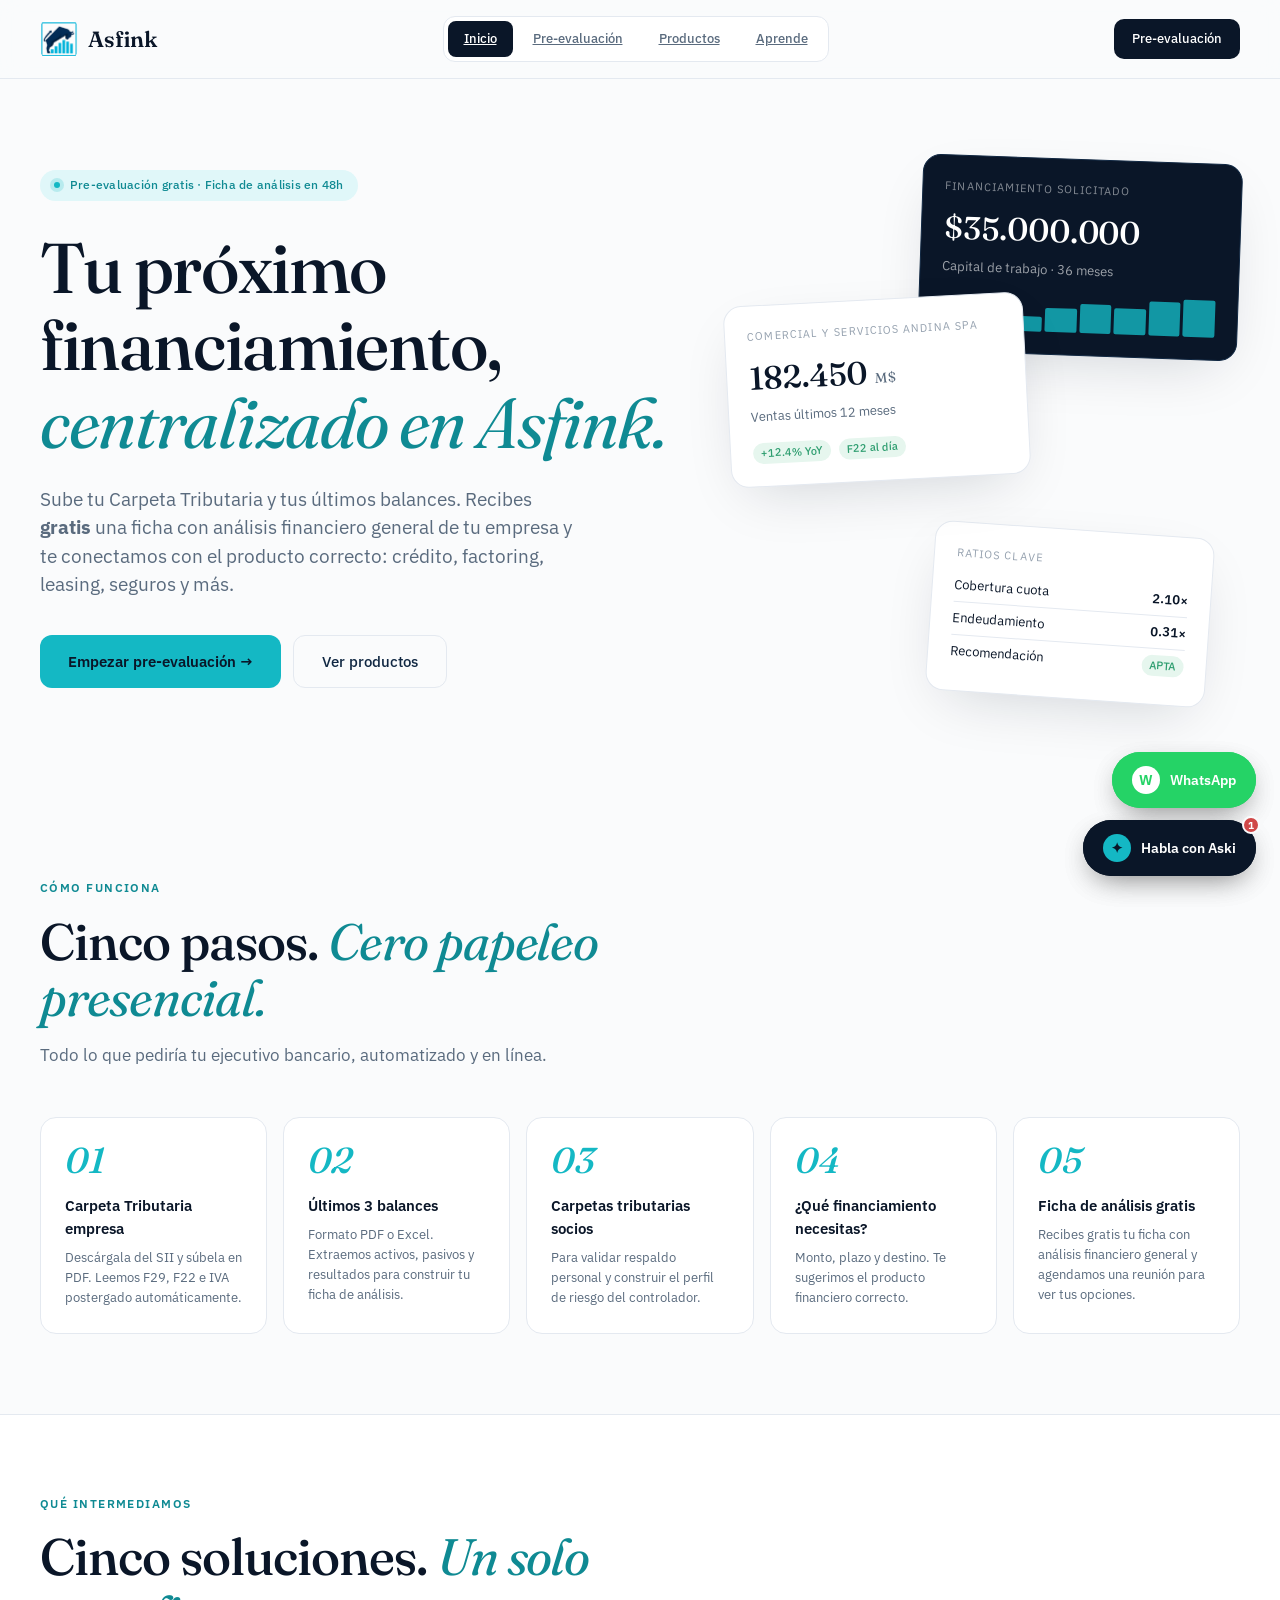
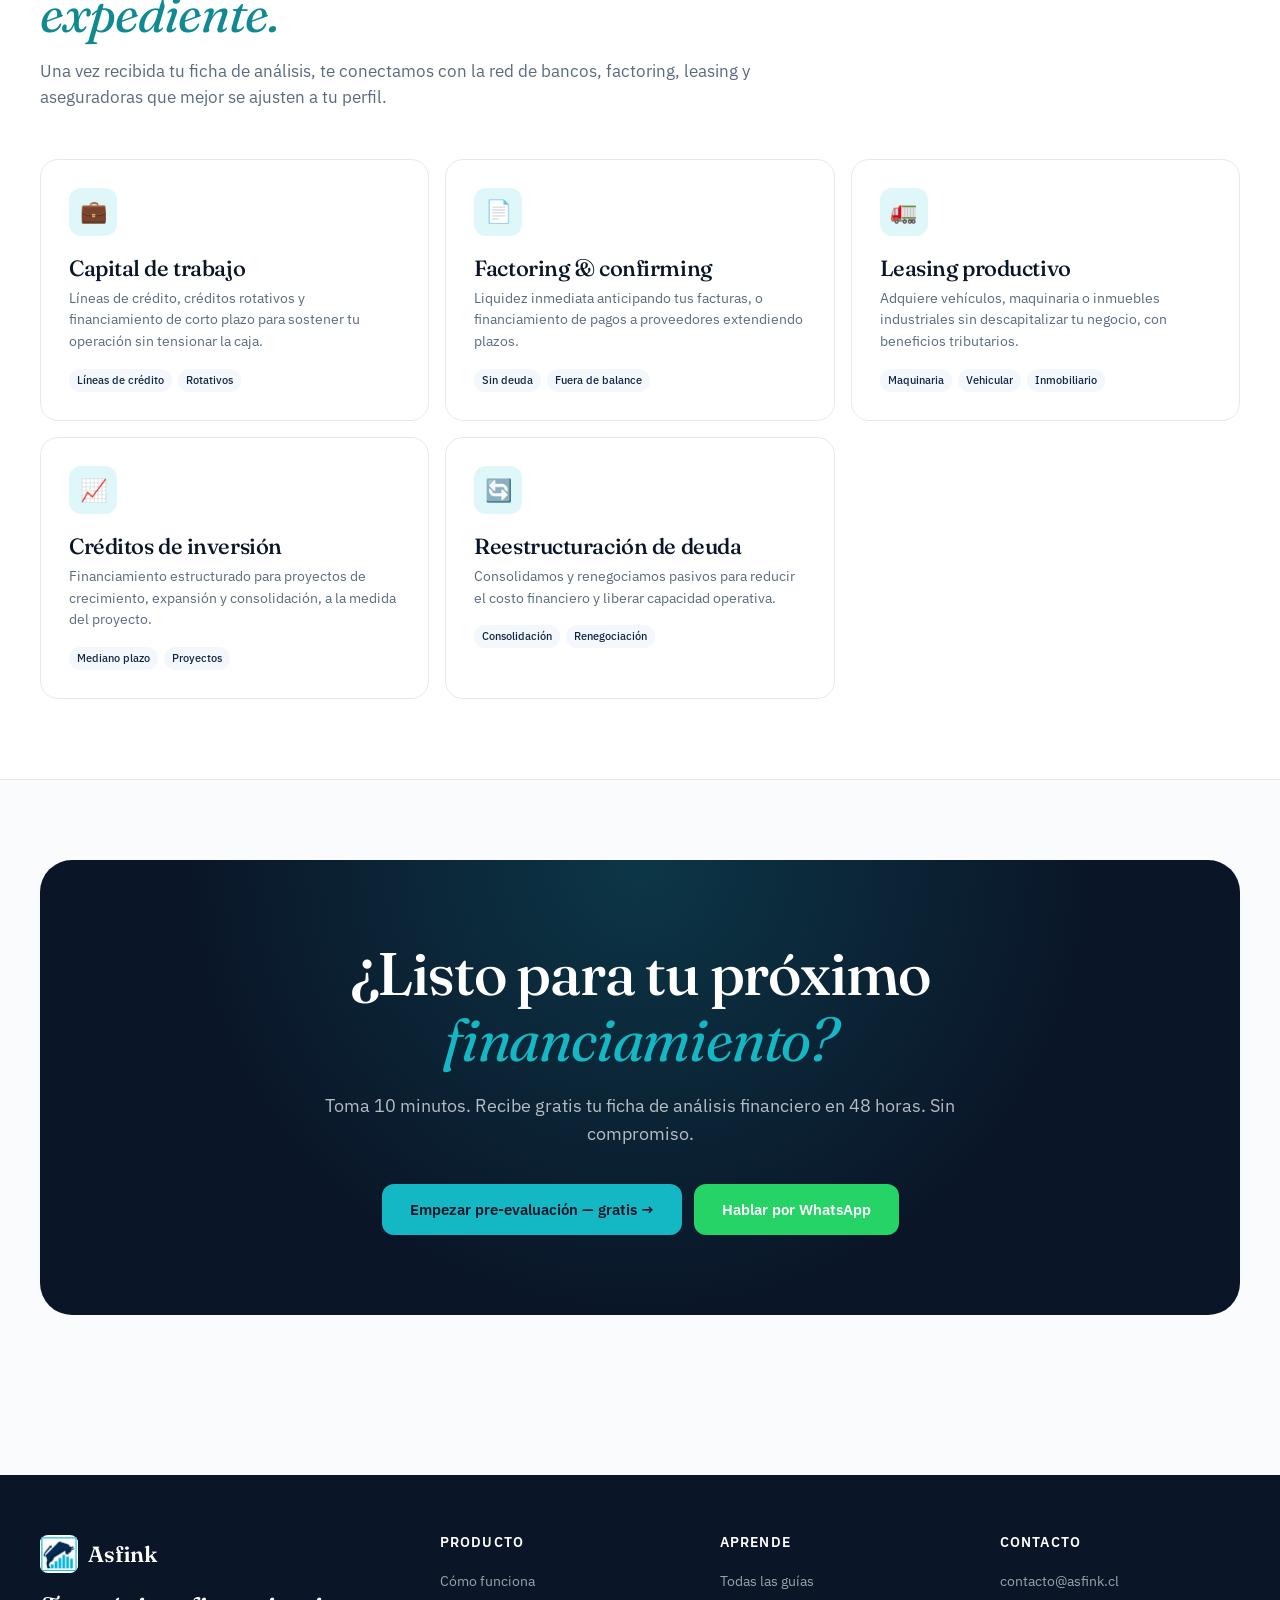
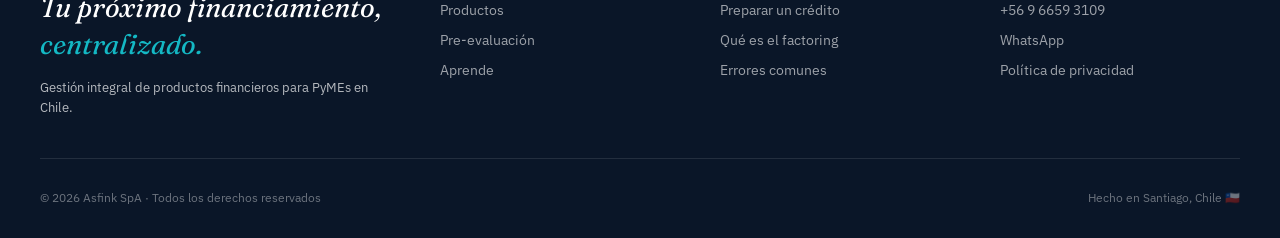
==== index.html @ 0e575add "Add files via upload" ====
<!DOCTYPE html>
<html lang="es">
<head>
<meta charset="UTF-8">
<meta name="viewport" content="width=device-width, initial-scale=1.0">
<title>Asfink &mdash; Financiamiento centralizado para PyMEs</title>
<meta name="description" content="Asfink - Gestion integral de productos financieros para PyMEs en Chile.">
<link rel="preconnect" href="https://fonts.googleapis.com">
<link rel="preconnect" href="https://fonts.gstatic.com" crossorigin>
<link href="https://fonts.googleapis.com/css2?family=Fraunces:opsz,wght@9..144,400;9..144,500;9..144,600;9..144,700&family=IBM+Plex+Sans:wght@300;400;500;600;700&family=JetBrains+Mono:wght@400;500&display=swap" rel="stylesheet">
<link rel="icon" type="image/png" href="favicon.png">
<link rel="stylesheet" href="styles.css">
</head>
<body>

<nav class="topnav">
  <div class="topnav-inner">
    <a class="logo" href="index.html">
      <img class="logo-mark" src="logo-asfink.jpg" alt="Asfink">
      Asfink
    </a>
    <div class="nav-tabs">
      <a class="nav-tab active" href="index.html">Inicio</a>
      <a class="nav-tab" href="preevaluacion.html">Pre-evaluación</a>
      <a class="nav-tab" href="productos.html">Productos</a>
      <a class="nav-tab" href="aprende.html">Aprende</a>
    </div>
    <div class="nav-cta">
      <a class="btn btn-primary" href="preevaluacion.html">Pre-evaluación</a>
    </div>
  </div>
</nav>

<section class="hero">
    <div class="hero-grid">
      <div>
        <div class="hero-eyebrow">Pre-evaluación gratis · Ficha de análisis en 48h</div>
        <h1>Tu próximo financiamiento, <em>centralizado en Asfink.</em></h1>
        <p class="hero-sub">Sube tu Carpeta Tributaria y tus últimos balances. Recibes <strong>gratis</strong> una ficha con análisis financiero general de tu empresa y te conectamos con el producto correcto: crédito, factoring, leasing, seguros y más.</p>
        <div class="hero-actions">
          <a class="btn btn-cyan btn-lg" href="preevaluacion.html">Empezar pre-evaluación →</a>
          <a class="btn btn-ghost btn-lg" href="productos.html">Ver productos</a>
        </div>
      </div>

      <div class="hero-visual">
        <div class="stack-card stack-card-1">
          <div class="sc-label">FINANCIAMIENTO SOLICITADO</div>
          <div class="sc-big">$35.000.000</div>
          <div class="sc-mini">Capital de trabajo · 36 meses</div>
          <div class="sparkline">
            <div style="height: 30%"></div><div style="height: 45%"></div><div style="height: 38%"></div>
            <div style="height: 60%"></div><div style="height: 72%"></div><div style="height: 65%"></div>
            <div style="height: 85%"></div><div style="height: 92%"></div>
          </div>
        </div>
        <div class="stack-card stack-card-2">
          <div class="sc-label">COMERCIAL Y SERVICIOS ANDINA SpA</div>
          <div class="sc-big">182.450 <span style="font-size: 14px; color: var(--ink-60); font-weight: 400;">M$</span></div>
          <div class="sc-mini">Ventas últimos 12 meses</div>
          <div style="margin-top: 16px; display: flex; gap: 8px;">
            <span class="badge-ok">+12.4% YoY</span>
            <span class="badge-ok">F22 al día</span>
          </div>
        </div>
        <div class="stack-card stack-card-3">
          <div class="sc-label">RATIOS CLAVE</div>
          <div class="ratio-row"><span>Cobertura cuota</span><b>2.10×</b></div>
          <div class="ratio-row"><span>Endeudamiento</span><b>0.31×</b></div>
          <div class="ratio-row"><span>Recomendación</span><span class="badge-ok">APTA</span></div>
        </div>
      </div>
    </div>
  </section>

  <section>
    <div class="section-head">
      <div class="section-kicker">Cómo funciona</div>
      <h2 class="section-title">Cinco pasos. <em>Cero papeleo presencial.</em></h2>
      <p class="section-sub">Todo lo que pediría tu ejecutivo bancario, automatizado y en línea.</p>
    </div>
    <div class="steps">
      <div class="step-card">
        <div class="step-num">01</div>
        <div class="step-title">Carpeta Tributaria empresa</div>
        <div class="step-desc">Descárgala del SII y súbela en PDF. Leemos F29, F22 e IVA postergado automáticamente.</div>
      </div>
      <div class="step-card">
        <div class="step-num">02</div>
        <div class="step-title">Últimos 3 balances</div>
        <div class="step-desc">Formato PDF o Excel. Extraemos activos, pasivos y resultados para construir tu ficha de análisis.</div>
      </div>
      <div class="step-card">
        <div class="step-num">03</div>
        <div class="step-title">Carpetas tributarias socios</div>
        <div class="step-desc">Para validar respaldo personal y construir el perfil de riesgo del controlador.</div>
      </div>
      <div class="step-card">
        <div class="step-num">04</div>
        <div class="step-title">¿Qué financiamiento necesitas?</div>
        <div class="step-desc">Monto, plazo y destino. Te sugerimos el producto financiero correcto.</div>
      </div>
      <div class="step-card">
        <div class="step-num">05</div>
        <div class="step-title">Ficha de análisis gratis</div>
        <div class="step-desc">Recibes gratis tu ficha con análisis financiero general y agendamos una reunión para ver tus opciones.</div>
      </div>
    </div>
  </section>

  <section style="background: var(--white); margin: 0; max-width: 100%; border-top: 1px solid var(--line); border-bottom: 1px solid var(--line);">
    <div style="max-width: 1320px; margin: 0 auto;">
      <div class="section-head">
        <div class="section-kicker">Qué intermediamos</div>
        <h2 class="section-title">Cinco soluciones. <em>Un solo expediente.</em></h2>
        <p class="section-sub">Una vez recibida tu ficha de análisis, te conectamos con la red de bancos, factoring, leasing y aseguradoras que mejor se ajusten a tu perfil.</p>
      </div>
      <div class="products-grid">
        <div class="product-card" onclick="showPage('products')">
          <div class="product-icon">💼</div>
          <h3>Capital de trabajo</h3>
          <p>Líneas de crédito, créditos rotativos y financiamiento de corto plazo para sostener tu operación sin tensionar la caja.</p>
          <div class="product-tags"><span class="tag">Líneas de crédito</span><span class="tag">Rotativos</span></div>
        </div>
        <div class="product-card" onclick="showPage('products')">
          <div class="product-icon">📄</div>
          <h3>Factoring & confirming</h3>
          <p>Liquidez inmediata anticipando tus facturas, o financiamiento de pagos a proveedores extendiendo plazos.</p>
          <div class="product-tags"><span class="tag">Sin deuda</span><span class="tag">Fuera de balance</span></div>
        </div>
        <div class="product-card" onclick="showPage('products')">
          <div class="product-icon">🚛</div>
          <h3>Leasing productivo</h3>
          <p>Adquiere vehículos, maquinaria o inmuebles industriales sin descapitalizar tu negocio, con beneficios tributarios.</p>
          <div class="product-tags"><span class="tag">Maquinaria</span><span class="tag">Vehicular</span><span class="tag">Inmobiliario</span></div>
        </div>
        <div class="product-card" onclick="showPage('products')">
          <div class="product-icon">📈</div>
          <h3>Créditos de inversión</h3>
          <p>Financiamiento estructurado para proyectos de crecimiento, expansión y consolidación, a la medida del proyecto.</p>
          <div class="product-tags"><span class="tag">Mediano plazo</span><span class="tag">Proyectos</span></div>
        </div>
        <div class="product-card" onclick="showPage('products')">
          <div class="product-icon">🔄</div>
          <h3>Reestructuración de deuda</h3>
          <p>Consolidamos y renegociamos pasivos para reducir el costo financiero y liberar capacidad operativa.</p>
          <div class="product-tags"><span class="tag">Consolidación</span><span class="tag">Renegociación</span></div>
        </div>
      </div>
    </div>
  </section>

  <section>
    <div style="background: var(--navy-900); border-radius: 32px; padding: 80px; color: white; text-align: center; position: relative; overflow: hidden;">
      <div style="position: absolute; inset: 0; background: radial-gradient(circle at 50% 0%, rgba(20, 184, 196, 0.2), transparent 60%);"></div>
      <div style="position: relative; max-width: 720px; margin: 0 auto;">
        <h2 style="font-size: clamp(40px, 5vw, 60px); color: white; margin-bottom: 20px;">¿Listo para tu próximo <em style="font-style: italic; color: var(--cyan); font-weight: 400;">financiamiento?</em></h2>
        <p style="font-size: 18px; color: rgba(255,255,255,0.7); margin-bottom: 36px;">Toma 10 minutos. Recibe gratis tu ficha de análisis financiero en 48 horas. Sin compromiso.</p>
        <div style="display: flex; gap: 12px; justify-content: center; flex-wrap: wrap;">
          <a class="btn btn-cyan btn-lg" href="preevaluacion.html">Empezar pre-evaluación — gratis →</a>
          <a class="btn btn-wzp btn-lg" onclick="openWhatsApp()">Hablar por WhatsApp</a>
        </div>
      </div>
    </div>
  </section>

<footer>
  <div class="footer-inner">
    <div>
      <div class="logo" style="color: white; margin-bottom: 16px;">
        <img class="logo-mark" src="logo-asfink.jpg" alt="Asfink">
        Asfink
      </div>
      <div class="footer-tag">Tu próximo financiamiento, <em>centralizado.</em></div>
      <p style="font-size: 13px;">Gestión integral de productos financieros para PyMEs en Chile.</p>
    </div>
    <div>
      <h4>Producto</h4>
      <a href="index.html">Cómo funciona</a>
      <a href="productos.html">Productos</a>
      <a href="preevaluacion.html">Pre-evaluación</a>
      <a href="aprende.html">Aprende</a>
    </div>
    <div>
      <h4>Aprende</h4>
      <a href="aprende.html">Todas las guías</a>
      <a href="aprende-credito.html">Preparar un crédito</a>
      <a href="aprende-factoring.html">Qué es el factoring</a>
      <a href="aprende-errores.html">Errores comunes</a>
    </div>
    <div>
      <h4>Contacto</h4>
      <a href="mailto:contacto@asfink.cl">contacto@asfink.cl</a>
      <a href="tel:+56966593109">+56 9 6659 3109</a>
      <a onclick="openWhatsApp()" style="cursor:pointer;">WhatsApp</a>
      <a href="privacidad.html">Política de privacidad</a>
    </div>
  </div>
  <div class="footer-bottom">
    <div>© 2026 Asfink SpA · Todos los derechos reservados</div>
    <div>Hecho en Santiago, Chile 🇨🇱</div>
  </div>
</footer>

<!-- ============================================== -->
<!-- FLOATING BUTTONS + CHAT BOT -->
<!-- ============================================== -->
<div class="float-stack" id="floatStack">
  <button class="float-btn float-wzp" onclick="openWhatsApp()">
    <span class="ico">W</span> WhatsApp
  </button>
  <button class="float-btn float-bot" onclick="openChat()" style="position: relative;">
    <span class="ico">✦</span> Habla con Aski
    <span class="float-badge">1</span>
  </button>
</div>

<div class="chat-panel" id="chatPanel">
  <div class="chat-head">
    <div class="chat-avatar">P</div>
    <div class="chat-head-text">
      <div class="name">Aski · Asistente Asfink</div>
      <div class="status">En línea · Responde al instante</div>
    </div>
    <button class="chat-close" onclick="closeChat()">×</button>
  </div>
  <div class="chat-body" id="chatBody">
    <div class="chat-msg bot">
      ¡Hola! 👋 Soy Aski, la asistente virtual de Asfink. Estoy acá para orientarte sobre financiamiento, requisitos, productos y nuestro proceso.
      <span class="ts">15:42</span>
    </div>
    <div class="chat-msg bot">
      ¿En qué te puedo ayudar hoy?
      <span class="ts">15:42</span>
    </div>
  </div>
  <div class="chat-quick" id="chatQuick">
    <button class="quick-btn" onclick="sendQuick('¿Cómo funciona Asfink?')">¿Cómo funciona?</button>
    <button class="quick-btn" onclick="sendQuick('¿Qué documentos necesito?')">Documentos necesarios</button>
    <button class="quick-btn" onclick="sendQuick('¿Cuánto cobran de honorarios?')">Honorarios</button>
    <button class="quick-btn" onclick="sendQuick('Quiero un crédito')">Quiero un crédito</button>
    <button class="quick-btn" onclick="sendQuick('¿En qué consiste FOGAPE?')">¿Qué es FOGAPE?</button>
  </div>
  <div class="chat-foot">
    <div class="chat-input-row">
      <input type="text" id="chatInput" placeholder="Escribe tu pregunta..." onkeypress="if(event.key==='Enter') sendMsg()">
      <button class="chat-send" onclick="sendMsg()">→</button>
    </div>
    <div class="chat-handoff">
      <span>💬</span>
      <span>¿Prefieres hablar con un ejecutivo? <a onclick="openWhatsApp()">Cambia a WhatsApp →</a></span>
    </div>
  </div>
</div>


<!-- FLOATING BUTTONS + CHAT BOT -->
<div class="float-stack" id="floatStack">
  <button class="float-btn float-wzp" onclick="openWhatsApp()">
    <span class="ico">W</span> WhatsApp
  </button>
  <button class="float-btn float-bot" onclick="openChat()" style="position: relative;">
    <span class="ico">&#10022;</span> Habla con Aski
    <span class="float-badge">1</span>
  </button>
</div>

<div class="chat-panel" id="chatPanel">
  <div class="chat-head">
    <div class="chat-avatar">P</div>
    <div class="chat-head-text">
      <div class="name">Aski &middot; Asistente Asfink</div>
      <div class="status">En l&iacute;nea &middot; Responde al instante</div>
    </div>
    <button class="chat-close" onclick="closeChat()">&times;</button>
  </div>
  <div class="chat-body" id="chatBody">
    <div class="chat-msg bot">
      &iexcl;Hola! &#128075; Soy Aski, la asistente virtual de Asfink. Estoy ac&aacute; para orientarte sobre financiamiento, requisitos, productos y nuestro proceso.
      <span class="ts">15:42</span>
    </div>
    <div class="chat-msg bot">
      &iquest;En qu&eacute; te puedo ayudar hoy?
      <span class="ts">15:42</span>
    </div>
  </div>
  <div class="chat-quick" id="chatQuick">
    <button class="quick-btn" onclick="sendQuick('&iquest;C&oacute;mo funciona Asfink?')">&iquest;C&oacute;mo funciona?</button>
    <button class="quick-btn" onclick="sendQuick('&iquest;Qu&eacute; documentos necesito?')">Documentos necesarios</button>
    <button class="quick-btn" onclick="sendQuick('&iquest;Cu&aacute;nto cobran de honorarios?')">Honorarios</button>
    <button class="quick-btn" onclick="sendQuick('Quiero un cr&eacute;dito')">Quiero un cr&eacute;dito</button>
    <button class="quick-btn" onclick="sendQuick('&iquest;En qu&eacute; consiste FOGAPE?')">&iquest;Qu&eacute; es FOGAPE?</button>
  </div>
  <div class="chat-foot">
    <div class="chat-input-row">
      <input type="text" id="chatInput" placeholder="Escribe tu pregunta..." onkeypress="if(event.key==='Enter') sendMsg()">
      <button class="chat-send" onclick="sendMsg()">&rarr;</button>
    </div>
    <div class="chat-handoff">
      <span>&#128172;</span>
      <span>&iquest;Prefieres hablar con un ejecutivo? <a onclick="openWhatsApp()">Cambia a WhatsApp &rarr;</a></span>
    </div>
  </div>
</div>

<script src="script.js"></script>
</body>
</html>
---- styles.css ----
/* Asfink 2.0 - Estilos compartidos */

  :root {
    --navy-900: #0a1628;
    --navy-800: #102742;
    --navy-700: #1a3a5c;
    --navy-50:  #f4f7fb;
    --cyan:     #14b8c4;
    --cyan-dim: #0f8a93;
    --cyan-soft:#e0f7f9;
    --gold:     #d4a04a;
    --wzp:      #25d366;
    --wzp-dark: #128c7e;
    --ink:      #0a1628;
    --ink-60:   #5a6b7e;
    --ink-40:   #94a0ae;
    --line:     #e4e9f0;
    --bg:       #fafbfc;
    --white:    #ffffff;
    --success:  #2d9d6f;
    --warn:     #e08c3c;
    --danger:   #d04848;
  }
  * { box-sizing: border-box; margin: 0; padding: 0; }
  html { scroll-behavior: smooth; }
  body {
    font-family: 'IBM Plex Sans', sans-serif;
    color: var(--ink);
    background: var(--bg);
    line-height: 1.55;
    -webkit-font-smoothing: antialiased;
    overflow-x: hidden;
  }
  h1, h2, h3, h4 { font-family: 'Fraunces', serif; font-weight: 500; letter-spacing: -0.02em; line-height: 1.1; }
  .mono { font-family: 'JetBrains Mono', monospace; }

  /* --------- TOP NAV --------- */
  .topnav {
    position: sticky; top: 0; z-index: 100;
    background: rgba(250,251,252,0.85);
    backdrop-filter: blur(12px);
    border-bottom: 1px solid var(--line);
  }
  .topnav-inner {
    max-width: 1320px; margin: 0 auto;
    display: flex; align-items: center; justify-content: space-between;
    padding: 16px 40px;
  }
  .logo {
    display: flex; align-items: center; gap: 10px;
    font-family: 'Fraunces', serif; font-size: 22px; font-weight: 600;
    color: var(--navy-900); text-decoration: none; cursor: pointer;
  }
  .logo-mark {
    width: 38px; height: 38px;
    border-radius: 8px;
    object-fit: contain;
    background: white;
    display: block;
  }
  .logo span { color: var(--cyan-dim); font-weight: 400; }
  .nav-tabs { display: flex; gap: 4px; background: var(--white); padding: 4px; border-radius: 12px; border: 1px solid var(--line); }
  .nav-tab {
    border: none; background: transparent;
    padding: 8px 16px; font-size: 13px; font-weight: 500;
    color: var(--ink-60); cursor: pointer;
    border-radius: 8px;
    font-family: inherit;
    transition: all 0.2s;
  }
  .nav-tab:hover { color: var(--navy-900); }
  .nav-tab.active { background: var(--navy-900); color: white; }
  .nav-cta { display: flex; gap: 10px; align-items: center; }
  .btn {
    display: inline-flex; align-items: center; gap: 8px;
    padding: 10px 18px; border-radius: 10px;
    font-family: inherit; font-size: 13px; font-weight: 500;
    border: none; cursor: pointer; text-decoration: none;
    transition: all 0.2s;
  }
  .btn-ghost { background: transparent; color: var(--navy-800); border: 1px solid var(--line); }
  .btn-ghost:hover { background: var(--white); border-color: var(--navy-800); }
  .btn-primary { background: var(--navy-900); color: white; }
  .btn-primary:hover { background: var(--navy-700); transform: translateY(-1px); }
  .btn-cyan { background: var(--cyan); color: var(--navy-900); font-weight: 600; }
  .btn-cyan:hover { background: var(--cyan-dim); color: white; transform: translateY(-1px); }
  .btn-wzp { background: var(--wzp); color: white; font-weight: 600; }
  .btn-wzp:hover { background: var(--wzp-dark); }
  .btn-lg { padding: 14px 28px; font-size: 15px; border-radius: 12px; }

  /* --------- PAGES --------- */
  .page { display: none; animation: fadeIn 0.4s ease; }
  .page.active { display: block; }
  @keyframes fadeIn { from { opacity: 0; transform: translateY(8px); } to { opacity: 1; transform: translateY(0); } }

  /* --------- LANDING --------- */
  .hero {
    position: relative;
    max-width: 1320px; margin: 0 auto;
    padding: 80px 40px 100px;
    overflow: hidden;
  }
  .hero-grid {
    display: grid;
    grid-template-columns: 1.1fr 0.9fr;
    gap: 60px;
    align-items: center;
  }
  .hero-eyebrow {
    display: inline-flex; align-items: center; gap: 10px;
    padding: 6px 14px;
    background: var(--cyan-soft);
    color: var(--cyan-dim);
    border-radius: 100px;
    font-size: 12px; font-weight: 500;
    margin-bottom: 28px;
    letter-spacing: 0.02em;
  }
  .hero-eyebrow::before {
    content: ''; width: 6px; height: 6px;
    background: var(--cyan); border-radius: 50%;
    box-shadow: 0 0 0 4px rgba(20, 184, 196, 0.2);
    animation: pulse 2s infinite;
  }
  @keyframes pulse { 50% { box-shadow: 0 0 0 8px rgba(20, 184, 196, 0); } }
  .hero h1 {
    font-size: clamp(46px, 5.5vw, 78px);
    color: var(--navy-900);
    margin-bottom: 24px;
  }
  .hero h1 em {
    font-style: italic; font-weight: 400;
    color: var(--cyan-dim);
    font-family: 'Fraunces', serif;
  }
  .hero-sub {
    font-size: 19px; color: var(--ink-60);
    max-width: 540px; margin-bottom: 36px;
    line-height: 1.5;
  }
  .hero-actions { display: flex; gap: 12px; flex-wrap: wrap; }
  .hero-trust {
    margin-top: 48px; display: flex; gap: 32px;
    padding-top: 28px; border-top: 1px solid var(--line);
  }
  .trust-stat .num {
    font-family: 'Fraunces', serif;
    font-size: 32px; font-weight: 500;
    color: var(--navy-900); display: block;
  }
  .trust-stat .lbl {
    font-size: 12px; color: var(--ink-60);
    text-transform: uppercase; letter-spacing: 0.08em;
  }

  /* Hero visual: stacked cards mock */
  .hero-visual {
    position: relative; height: 540px;
  }
  .stack-card {
    position: absolute; background: white;
    border-radius: 18px; padding: 22px;
    box-shadow: 0 20px 60px -20px rgba(10, 22, 40, 0.18);
    border: 1px solid var(--line);
  }
  .stack-card-1 {
    top: 0; right: 0; width: 320px;
    transform: rotate(2deg);
    background: var(--navy-900); color: white;
    border-color: var(--navy-800);
  }
  .stack-card-2 {
    top: 140px; left: 0; width: 300px;
    transform: rotate(-3deg);
    z-index: 2;
  }
  .stack-card-3 {
    bottom: 0; right: 30px; width: 280px;
    transform: rotate(4deg);
  }
  .sc-label { font-size: 11px; text-transform: uppercase; letter-spacing: 0.1em; color: var(--ink-40); margin-bottom: 8px; }
  .stack-card-1 .sc-label { color: rgba(255,255,255,0.5); }
  .sc-big { font-family: 'Fraunces', serif; font-size: 32px; font-weight: 500; margin-bottom: 4px; }
  .sc-mini { font-size: 13px; color: var(--ink-60); }
  .stack-card-1 .sc-mini { color: rgba(255,255,255,0.6); }

  .sparkline { display: flex; align-items: end; gap: 3px; height: 40px; margin-top: 12px; }
  .sparkline div {
    flex: 1; background: var(--cyan);
    border-radius: 2px;
    opacity: 0.8;
  }

  .ratio-row { display: flex; justify-content: space-between; padding: 6px 0; font-size: 13px; border-bottom: 1px solid var(--line); }
  .ratio-row:last-child { border: none; }
  .ratio-row b { font-weight: 600; }
  .badge-ok { background: #e6f6ee; color: var(--success); padding: 2px 8px; border-radius: 100px; font-size: 11px; font-weight: 500; }

  /* sections */
  section { max-width: 1320px; margin: 0 auto; padding: 80px 40px; }
  .section-head { margin-bottom: 48px; max-width: 720px; }
  .section-kicker {
    font-size: 12px; text-transform: uppercase; letter-spacing: 0.12em;
    color: var(--cyan-dim); font-weight: 600; margin-bottom: 16px;
  }
  .section-title { font-size: clamp(36px, 4vw, 52px); color: var(--navy-900); margin-bottom: 16px; }
  .section-title em { font-style: italic; font-weight: 400; color: var(--cyan-dim); }
  .section-sub { font-size: 17px; color: var(--ink-60); }

  /* steps */
  .steps {
    display: grid; grid-template-columns: repeat(5, 1fr); gap: 16px;
    margin-top: 32px;
  }
  .step-card {
    background: white; border: 1px solid var(--line);
    border-radius: 16px; padding: 24px;
    position: relative;
    transition: all 0.3s;
  }
  .step-card:hover { border-color: var(--cyan); transform: translateY(-4px); box-shadow: 0 12px 32px -16px rgba(20, 184, 196, 0.3); }
  .step-num {
    font-family: 'Fraunces', serif;
    font-size: 36px; font-weight: 500;
    color: var(--cyan); line-height: 1;
    margin-bottom: 16px;
    font-style: italic;
  }
  .step-title { font-family: 'IBM Plex Sans'; font-weight: 600; font-size: 15px; color: var(--navy-900); margin-bottom: 8px; }
  .step-desc { font-size: 13px; color: var(--ink-60); }

  /* products grid landing */
  .products-grid {
    display: grid; grid-template-columns: repeat(3, 1fr);
    gap: 16px; margin-top: 32px;
  }
  .product-card {
    background: white; border: 1px solid var(--line);
    border-radius: 18px; padding: 28px;
    transition: all 0.3s; cursor: pointer;
    position: relative; overflow: hidden;
  }
  .product-card::after {
    content: ''; position: absolute; top: 0; left: 0; right: 0; height: 3px;
    background: var(--cyan); transform: scaleX(0); transform-origin: left;
    transition: transform 0.3s;
  }
  .product-card:hover { transform: translateY(-4px); border-color: transparent; box-shadow: 0 20px 50px -20px rgba(10, 22, 40, 0.15); }
  .product-card:hover::after { transform: scaleX(1); }
  .product-icon {
    width: 48px; height: 48px;
    background: var(--cyan-soft); color: var(--cyan-dim);
    border-radius: 12px; display: grid; place-items: center;
    font-size: 22px; margin-bottom: 20px;
  }
  .product-card h3 { font-size: 22px; margin-bottom: 8px; color: var(--navy-900); }
  .product-card p { font-size: 14px; color: var(--ink-60); margin-bottom: 16px; }
  .product-tags { display: flex; gap: 6px; flex-wrap: wrap; }
  .tag { font-size: 11px; padding: 3px 8px; background: var(--navy-50); color: var(--navy-800); border-radius: 100px; font-weight: 500; }
  .tag-fee { background: var(--cyan-soft); color: var(--cyan-dim); }

  /* --------- ONBOARDING --------- */
  .onboard-wrap {
    max-width: 1100px; margin: 0 auto;
    padding: 40px 40px 80px;
  }
  .onboard-head { display: flex; align-items: center; justify-content: space-between; margin-bottom: 32px; }
  .onboard-back { display: inline-flex; align-items: center; gap: 6px; color: var(--ink-60); text-decoration: none; font-size: 13px; cursor: pointer; }
  .onboard-back:hover { color: var(--navy-900); }
  .save-pill {
    display: inline-flex; align-items: center; gap: 8px;
    padding: 6px 12px; background: #e6f6ee; color: var(--success);
    border-radius: 100px; font-size: 12px; font-weight: 500;
  }
  .save-pill::before { content: ''; width: 6px; height: 6px; background: var(--success); border-radius: 50%; }

  .progress {
    display: grid; grid-template-columns: repeat(6, 1fr); gap: 8px;
    margin-bottom: 48px;
  }
  .progress-step {
    height: 4px; background: var(--line); border-radius: 100px;
    position: relative; cursor: pointer;
  }
  .progress-step.done { background: var(--cyan); }
  .progress-step.active { background: var(--navy-900); }
  .progress-step span {
    position: absolute; top: 14px; left: 0;
    font-size: 11px; color: var(--ink-40);
    font-weight: 500; letter-spacing: 0.04em;
  }
  .progress-step.active span, .progress-step.done span { color: var(--navy-900); }

  .onboard-card {
    background: white; border: 1px solid var(--line);
    border-radius: 24px; padding: 56px;
    box-shadow: 0 1px 3px rgba(10, 22, 40, 0.03);
  }
  .ob-step-num {
    font-family: 'JetBrains Mono';
    font-size: 12px; color: var(--cyan-dim); font-weight: 500;
    margin-bottom: 16px;
  }
  .ob-title { font-size: 36px; color: var(--navy-900); margin-bottom: 12px; }
  .ob-title em { font-style: italic; font-weight: 400; color: var(--cyan-dim); }
  .ob-desc { font-size: 16px; color: var(--ink-60); margin-bottom: 40px; max-width: 640px; }

  .upload-zone {
    display: block;
    border: 2px dashed var(--line);
    border-radius: 16px; padding: 48px;
    text-align: center; cursor: pointer;
    transition: all 0.3s; background: #fafbfc;
  }
  .upload-zone:hover { border-color: var(--cyan); background: var(--cyan-soft); }
  .upload-zone.uploaded { border-style: solid; border-color: var(--success); background: #f4faf6; }
  .upload-icon {
    width: 56px; height: 56px;
    background: var(--cyan-soft); color: var(--cyan-dim);
    border-radius: 14px; display: grid; place-items: center;
    margin: 0 auto 16px; font-size: 24px;
  }
  .upload-zone.uploaded .upload-icon { background: #e6f6ee; color: var(--success); }
  .upload-title { font-weight: 600; color: var(--navy-900); margin-bottom: 6px; font-size: 15px; }
  .upload-hint { font-size: 13px; color: var(--ink-60); }
  .upload-meta { margin-top: 16px; font-family: 'JetBrains Mono'; font-size: 11px; color: var(--ink-40); }

  .multi-upload { display: grid; grid-template-columns: repeat(3, 1fr); gap: 16px; }

  .form-field { margin-bottom: 24px; }
  .form-field label {
    display: block; font-size: 13px; font-weight: 500;
    color: var(--navy-800); margin-bottom: 8px;
  }
  .form-field input, .form-field textarea, .form-field select {
    width: 100%; padding: 14px 18px;
    border: 1px solid var(--line); border-radius: 12px;
    font-family: inherit; font-size: 15px; color: var(--navy-900);
    background: white;
    transition: all 0.2s;
  }
  .form-field input:focus, .form-field textarea:focus, .form-field select:focus {
    outline: none; border-color: var(--cyan);
    box-shadow: 0 0 0 4px var(--cyan-soft);
  }
  .form-field textarea { min-height: 120px; resize: vertical; font-family: inherit; }
  .form-field-hint { font-size: 12px; color: var(--ink-40); margin-top: 6px; }
  .form-row { display: grid; grid-template-columns: 1fr 1fr; gap: 16px; }

  .choice-grid {
    display: grid; grid-template-columns: repeat(2, 1fr); gap: 12px;
  }
  .choice-card {
    border: 1px solid var(--line); border-radius: 14px;
    padding: 20px; cursor: pointer; transition: all 0.2s;
    background: white;
  }
  .choice-card:hover { border-color: var(--cyan); }
  .choice-card.selected { border-color: var(--navy-900); background: var(--navy-50); }
  .choice-card.selected::before {
    content: '✓'; float: right; width: 24px; height: 24px;
    background: var(--navy-900); color: white;
    border-radius: 50%; display: grid; place-items: center;
    font-size: 13px; font-weight: 700;
  }
  .choice-icon { font-size: 22px; margin-bottom: 12px; }
  .choice-title { font-weight: 600; color: var(--navy-900); margin-bottom: 4px; font-size: 14px; }
  .choice-desc { font-size: 12px; color: var(--ink-60); }

  .amount-input {
    display: flex; align-items: center;
    border: 1px solid var(--line); border-radius: 12px;
    padding: 0 18px; background: white;
  }
  .amount-input:focus-within { border-color: var(--cyan); box-shadow: 0 0 0 4px var(--cyan-soft); }
  .amount-input .currency { font-family: 'JetBrains Mono'; color: var(--ink-40); font-size: 14px; }
  .amount-input input { border: none; padding: 14px 8px; font-size: 18px; font-weight: 500; flex: 1; font-family: 'Fraunces'; background: transparent; }
  .amount-input input:focus { outline: none; }

  .ob-foot {
    display: flex; justify-content: space-between; align-items: center;
    margin-top: 40px; padding-top: 32px; border-top: 1px solid var(--line);
  }
  .ob-foot-info { font-size: 13px; color: var(--ink-60); }

  /* Lightweight account screen */
  .account-grid {
    display: grid; grid-template-columns: 1fr 1fr; gap: 24px;
    margin-bottom: 28px;
  }
  .auth-options {
    display: flex; flex-direction: column; gap: 10px;
  }
  .auth-btn {
    display: flex; align-items: center; gap: 12px;
    padding: 14px 18px; border: 1px solid var(--line);
    background: white; border-radius: 12px;
    cursor: pointer; transition: all 0.2s;
    font-family: inherit; font-size: 14px; color: var(--navy-900);
    text-align: left;
  }
  .auth-btn:hover { border-color: var(--navy-900); }
  .auth-btn .icon { width: 24px; height: 24px; display: grid; place-items: center; font-size: 18px; }
  .auth-divider {
    display: flex; align-items: center; gap: 12px;
    margin: 20px 0; font-size: 12px; color: var(--ink-40);
  }
  .auth-divider::before, .auth-divider::after {
    content: ''; flex: 1; height: 1px; background: var(--line);
  }

  /* --------- DASHBOARD --------- */
  .dash-wrap {
    max-width: 1320px; margin: 0 auto;
    padding: 40px 40px 80px;
    display: grid; grid-template-columns: 240px 1fr; gap: 40px;
  }
  .dash-side {
    position: sticky; top: 100px; align-self: start;
  }
  .side-section { margin-bottom: 32px; }
  .side-label { font-size: 11px; text-transform: uppercase; letter-spacing: 0.1em; color: var(--ink-40); font-weight: 600; margin-bottom: 12px; }
  .side-item {
    display: flex; align-items: center; gap: 10px;
    padding: 10px 14px; border-radius: 10px;
    color: var(--ink-60); cursor: pointer;
    font-size: 14px; transition: all 0.2s;
    text-decoration: none;
  }
  .side-item:hover { background: white; color: var(--navy-900); }
  .side-item.active { background: var(--navy-900); color: white; }
  .side-item .dot { width: 6px; height: 6px; border-radius: 50%; background: currentColor; opacity: 0.5; }

  .dash-main { min-width: 0; }
  .dash-hero {
    background: linear-gradient(135deg, var(--navy-900), var(--navy-700));
    border-radius: 24px; padding: 40px; color: white;
    margin-bottom: 24px; position: relative; overflow: hidden;
  }
  .dash-hero::before {
    content: ''; position: absolute; top: -50%; right: -10%;
    width: 500px; height: 500px;
    background: radial-gradient(circle, rgba(20, 184, 196, 0.25), transparent 70%);
    border-radius: 50%;
  }
  .dash-hero-content { position: relative; }
  .dh-row { display: flex; justify-content: space-between; align-items: start; margin-bottom: 32px; }
  .dh-company {
    font-size: 11px; text-transform: uppercase; letter-spacing: 0.1em;
    color: rgba(255,255,255,0.5); margin-bottom: 8px;
  }
  .dh-name { font-family: 'Fraunces'; font-size: 32px; font-weight: 500; }
  .dh-rut { font-family: 'JetBrains Mono'; font-size: 13px; color: rgba(255,255,255,0.6); margin-top: 4px; }
  .dh-score { text-align: right; }
  .score-circle {
    width: 80px; height: 80px;
    border-radius: 50%; background: rgba(20, 184, 196, 0.15);
    border: 3px solid var(--cyan);
    display: grid; place-items: center;
    font-family: 'Fraunces'; font-size: 28px; font-weight: 600;
    color: var(--cyan); margin-left: auto;
  }
  .dh-score-lbl { font-size: 11px; text-transform: uppercase; letter-spacing: 0.1em; color: rgba(255,255,255,0.5); margin-top: 8px; }

  .dh-stats { display: grid; grid-template-columns: repeat(4, 1fr); gap: 24px; padding-top: 32px; border-top: 1px solid rgba(255,255,255,0.1); }
  .dh-stat .lbl { font-size: 11px; text-transform: uppercase; letter-spacing: 0.08em; color: rgba(255,255,255,0.5); margin-bottom: 8px; }
  .dh-stat .val { font-family: 'Fraunces'; font-size: 26px; font-weight: 500; }
  .dh-stat .delta { font-size: 12px; color: var(--cyan); margin-top: 4px; }

  .dash-grid { display: grid; grid-template-columns: 2fr 1fr; gap: 16px; margin-bottom: 16px; }
  .dash-card {
    background: white; border: 1px solid var(--line);
    border-radius: 18px; padding: 28px;
  }
  .dc-head { display: flex; justify-content: space-between; align-items: center; margin-bottom: 20px; }
  .dc-title { font-family: 'Fraunces'; font-size: 20px; font-weight: 500; color: var(--navy-900); }
  .dc-mini { font-size: 12px; color: var(--ink-60); }

  /* mini chart */
  .chart-wrap { height: 200px; position: relative; margin-top: 12px; }
  .chart-bars { display: flex; align-items: end; gap: 8px; height: 100%; padding: 0 4px; }
  .chart-bar {
    flex: 1; background: linear-gradient(to top, var(--navy-700), var(--cyan));
    border-radius: 6px 6px 0 0; min-height: 4px;
    position: relative;
    transition: all 0.3s;
  }
  .chart-bar:hover { opacity: 0.85; }
  .chart-bar .lbl { position: absolute; bottom: -22px; left: 50%; transform: translateX(-50%); font-size: 10px; font-family: 'JetBrains Mono'; color: var(--ink-40); white-space: nowrap; }

  .ratios-list { display: flex; flex-direction: column; gap: 12px; }
  .ratio-item {
    display: flex; justify-content: space-between; align-items: center;
    padding: 12px 0; border-bottom: 1px solid var(--line);
  }
  .ratio-item:last-child { border: none; padding-bottom: 0; }
  .ratio-name { font-size: 13px; color: var(--ink-60); }
  .ratio-val { display: flex; align-items: center; gap: 8px; }
  .ratio-num { font-family: 'Fraunces'; font-size: 18px; font-weight: 500; color: var(--navy-900); }
  .badge-warn { background: #fff5e6; color: var(--warn); padding: 2px 8px; border-radius: 100px; font-size: 10px; font-weight: 500; }
  .badge-danger { background: #fceaea; color: var(--danger); padding: 2px 8px; border-radius: 100px; font-size: 10px; font-weight: 500; }

  .strengths-card { background: linear-gradient(135deg, #f4faf6, white); border-color: #d4ead9; }
  .considerations-card { background: linear-gradient(135deg, #fef7ec, white); border-color: #f0dfb8; }
  .strengths-card .dc-title { color: var(--success); }
  .considerations-card .dc-title { color: var(--warn); }
  .insight-list { list-style: none; }
  .insight-list li {
    position: relative; padding: 10px 0 10px 24px;
    font-size: 13px; line-height: 1.6;
    border-bottom: 1px dashed rgba(0,0,0,0.05);
  }
  .insight-list li:last-child { border: none; }
  .insight-list li::before {
    content: '→'; position: absolute; left: 0; top: 10px;
    font-weight: 600; color: var(--cyan-dim);
  }
  .strengths-card .insight-list li::before { content: '✓'; color: var(--success); }
  .considerations-card .insight-list li::before { content: '!'; color: var(--warn); }

  /* recommendation banner */
  .recommend {
    background: var(--navy-900); border-radius: 24px;
    padding: 40px; color: white;
    display: grid; grid-template-columns: 1.4fr 1fr; gap: 40px;
    align-items: center; margin-bottom: 24px;
    position: relative; overflow: hidden;
  }
  .recommend::before {
    content: 'APTA';
    position: absolute; right: -30px; top: -20px;
    font-family: 'Fraunces'; font-style: italic;
    font-size: 220px; font-weight: 600;
    color: rgba(20, 184, 196, 0.08);
    line-height: 1;
  }
  .rec-content { position: relative; }
  .rec-eyebrow { font-size: 11px; text-transform: uppercase; letter-spacing: 0.1em; color: var(--cyan); margin-bottom: 12px; font-weight: 600; }
  .rec-title { font-family: 'Fraunces'; font-size: 32px; font-weight: 500; margin-bottom: 12px; line-height: 1.2; }
  .rec-desc { font-size: 14px; color: rgba(255,255,255,0.75); margin-bottom: 24px; }
  .rec-conds { background: rgba(255,255,255,0.05); border-radius: 14px; padding: 20px; position: relative; }
  .rec-conds-title { font-size: 11px; text-transform: uppercase; letter-spacing: 0.08em; color: rgba(255,255,255,0.6); margin-bottom: 12px; }
  .rec-conds ol { padding-left: 18px; }
  .rec-conds li { font-size: 13px; color: rgba(255,255,255,0.85); margin-bottom: 6px; }

  /* CONTRACT — fee structure visual */
  .contract-panel {
    background: white; border-radius: 24px; border: 1px solid var(--line);
    padding: 40px; margin-bottom: 24px;
  }
  .cp-head { display: flex; justify-content: space-between; align-items: end; margin-bottom: 32px; gap: 20px; flex-wrap: wrap; }
  .cp-head h2 { font-size: 32px; color: var(--navy-900); margin-bottom: 8px; }
  .cp-head p { color: var(--ink-60); font-size: 15px; max-width: 480px; }
  .cp-body { display: grid; grid-template-columns: 1.4fr 1fr; gap: 32px; align-items: start; }

  .fee-table {
    width: 100%; border-collapse: separate; border-spacing: 0;
    background: var(--navy-50); border-radius: 16px; overflow: hidden;
  }
  .fee-table thead th {
    text-align: left; padding: 14px 18px;
    font-size: 11px; text-transform: uppercase; letter-spacing: 0.08em;
    color: var(--ink-60); font-weight: 600;
    background: white; border-bottom: 1px solid var(--line);
  }
  .fee-table tbody td {
    padding: 14px 18px; font-size: 13px;
    color: var(--navy-900); border-bottom: 1px solid var(--line);
  }
  .fee-table tbody tr:last-child td { border-bottom: none; }
  .fee-table tbody td b { font-family: 'Fraunces'; font-weight: 500; font-size: 15px; color: var(--cyan-dim); }
  .fee-table .product-cell { display: flex; align-items: center; gap: 10px; }
  .fee-table .product-cell .ico { width: 28px; height: 28px; border-radius: 8px; background: var(--cyan-soft); display: grid; place-items: center; font-size: 14px; }

  .fee-summary {
    background: var(--navy-900); border-radius: 18px;
    padding: 28px; color: white;
    position: relative; overflow: hidden;
  }
  .fee-summary::before {
    content: ''; position: absolute; top: -40%; right: -20%;
    width: 280px; height: 280px;
    background: radial-gradient(circle, rgba(20,184,196,0.3), transparent 70%);
    border-radius: 50%;
  }
  .fee-summary-inner { position: relative; }
  .fee-summary .lbl { font-size: 11px; text-transform: uppercase; letter-spacing: 0.1em; color: rgba(255,255,255,0.5); margin-bottom: 10px; }
  .fee-summary .big { font-family: 'Fraunces'; font-size: 42px; font-weight: 500; line-height: 1; margin-bottom: 6px; }
  .fee-summary .mini { font-size: 13px; color: rgba(255,255,255,0.7); margin-bottom: 24px; }
  .fee-breakdown {
    padding-top: 20px; border-top: 1px solid rgba(255,255,255,0.1);
    display: flex; flex-direction: column; gap: 10px;
  }
  .fee-row { display: flex; justify-content: space-between; font-size: 13px; }
  .fee-row span:first-child { color: rgba(255,255,255,0.6); }
  .fee-row span:last-child { font-family: 'JetBrains Mono'; color: white; }
  .fee-row.total { padding-top: 12px; border-top: 1px dashed rgba(255,255,255,0.15); font-weight: 600; }
  .fee-row.total span:last-child { color: var(--cyan); }

  .fee-note {
    background: var(--cyan-soft); border-left: 3px solid var(--cyan);
    padding: 14px 18px; border-radius: 10px;
    font-size: 13px; color: var(--navy-800);
    margin-top: 20px;
  }
  .fee-note b { color: var(--navy-900); }

  .sign-actions { display: flex; gap: 12px; margin-top: 24px; flex-wrap: wrap; }

  /* --------- PRODUCTS PAGE --------- */
  .products-wrap { max-width: 1320px; margin: 0 auto; padding: 60px 40px 80px; }
  .products-hero {
    margin-bottom: 48px;
    display: grid; grid-template-columns: 1.5fr 1fr; gap: 60px; align-items: end;
  }
  .filters-bar {
    display: flex; gap: 8px; margin-bottom: 24px;
    padding: 16px 20px; background: white;
    border: 1px solid var(--line); border-radius: 14px;
    align-items: center; flex-wrap: wrap;
  }
  .filter-label { font-size: 12px; color: var(--ink-60); font-weight: 500; margin-right: 4px; }
  .filter-chip {
    padding: 6px 14px; border: 1px solid var(--line);
    border-radius: 100px; font-size: 13px;
    background: white; cursor: pointer;
    font-family: inherit;
    transition: all 0.2s;
  }
  .filter-chip:hover { border-color: var(--navy-900); }
  .filter-chip.active { background: var(--navy-900); color: white; border-color: var(--navy-900); }

  .products-list { display: grid; grid-template-columns: repeat(3, 1fr); gap: 20px; }
  .prod-detail-card {
    background: white; border: 1px solid var(--line);
    border-radius: 20px; padding: 32px;
    transition: all 0.3s;
    position: relative;
  }
  .prod-detail-card:hover { transform: translateY(-4px); box-shadow: 0 20px 40px -20px rgba(10, 22, 40, 0.15); }
  .prod-featured {
    border-color: var(--cyan); background: linear-gradient(135deg, var(--cyan-soft) 0%, white 30%);
  }
  .prod-featured::before {
    content: 'Recomendado para ti';
    position: absolute; top: -10px; left: 24px;
    background: var(--cyan); color: var(--navy-900);
    padding: 4px 12px; border-radius: 100px;
    font-size: 11px; font-weight: 600;
    letter-spacing: 0.04em;
  }
  .pd-icon-row { display: flex; justify-content: space-between; align-items: start; margin-bottom: 16px; }
  .pd-icon {
    width: 52px; height: 52px;
    background: var(--navy-900); color: var(--cyan);
    border-radius: 14px; display: grid; place-items: center;
    font-size: 22px;
  }
  .pd-rate { font-family: 'Fraunces'; font-size: 14px; color: var(--ink-60); text-align: right; }
  .pd-rate b { display: block; font-size: 26px; color: var(--navy-900); font-weight: 500; }
  .pd-title { font-size: 22px; color: var(--navy-900); margin-bottom: 6px; }
  .pd-issuer { font-size: 13px; color: var(--ink-60); margin-bottom: 16px; }
  .pd-features { display: flex; flex-direction: column; gap: 8px; padding: 16px 0; border-top: 1px solid var(--line); border-bottom: 1px solid var(--line); margin-bottom: 16px; }
  .pd-feature { display: flex; justify-content: space-between; font-size: 13px; }
  .pd-feature span:first-child { color: var(--ink-60); }
  .pd-feature span:last-child { color: var(--navy-900); font-weight: 500; }
  .pd-fee-bar {
    background: var(--navy-50); border-radius: 10px;
    padding: 10px 14px; margin-bottom: 16px;
    display: flex; justify-content: space-between; align-items: center;
    font-size: 12px;
  }
  .pd-fee-bar .fl { color: var(--ink-60); }
  .pd-fee-bar .fv { color: var(--navy-900); font-weight: 600; font-family: 'JetBrains Mono'; }
  .pd-actions { display: flex; gap: 8px; }
  .pd-actions .btn { flex: 1; justify-content: center; }

  /* --------- BLOG --------- */
  .blog-wrap { max-width: 1200px; margin: 0 auto; padding: 60px 40px 80px; }
  .blog-hero { text-align: center; margin-bottom: 60px; }
  .blog-hero h1 { font-size: clamp(48px, 6vw, 72px); color: var(--navy-900); margin-bottom: 16px; }
  .blog-hero h1 em { font-style: italic; color: var(--cyan-dim); font-weight: 400; }
  .blog-hero p { font-size: 18px; color: var(--ink-60); max-width: 560px; margin: 0 auto; }

  .blog-feat {
    display: grid; grid-template-columns: 1.4fr 1fr; gap: 40px;
    background: white; border: 1px solid var(--line);
    border-radius: 24px; padding: 48px;
    margin-bottom: 48px; align-items: center;
  }
  .blog-feat-img {
    aspect-ratio: 4/3; border-radius: 16px;
    background:
      radial-gradient(at 30% 40%, var(--cyan) 0%, transparent 50%),
      radial-gradient(at 70% 60%, var(--navy-700) 0%, transparent 60%),
      linear-gradient(135deg, var(--navy-900), var(--navy-800));
    position: relative; overflow: hidden;
  }
  .blog-feat-img::after {
    content: 'CP';
    position: absolute; top: 50%; left: 50%;
    transform: translate(-50%, -50%);
    font-family: 'Fraunces'; font-size: 96px; font-weight: 600;
    color: rgba(255,255,255,0.1); font-style: italic;
  }
  .blog-cat {
    display: inline-block; font-size: 11px;
    text-transform: uppercase; letter-spacing: 0.1em;
    color: var(--cyan-dim); font-weight: 600;
    margin-bottom: 14px;
  }
  .blog-feat h2 { font-size: 36px; color: var(--navy-900); margin-bottom: 16px; line-height: 1.15; }
  .blog-feat p { font-size: 16px; color: var(--ink-60); margin-bottom: 24px; }
  .blog-meta { display: flex; gap: 16px; font-size: 13px; color: var(--ink-40); align-items: center; }
  .blog-meta span::after { content: '·'; margin-left: 16px; color: var(--ink-40); }
  .blog-meta span:last-child::after { display: none; }

  .blog-grid { display: grid; grid-template-columns: repeat(3, 1fr); gap: 24px; margin-bottom: 60px; }
  .blog-card {
    background: white; border: 1px solid var(--line);
    border-radius: 18px; overflow: hidden;
    transition: all 0.3s; cursor: pointer;
  }
  .blog-card:hover { transform: translateY(-4px); box-shadow: 0 20px 40px -20px rgba(10, 22, 40, 0.15); }
  .blog-thumb {
    aspect-ratio: 16/10;
    background: linear-gradient(135deg, var(--navy-700), var(--cyan));
    position: relative; overflow: hidden;
  }
  .blog-thumb-2 { background: linear-gradient(135deg, #d4a04a, #e8c87a); }
  .blog-thumb-3 { background: linear-gradient(135deg, var(--navy-900), var(--navy-700)); }
  .blog-thumb-4 { background: linear-gradient(135deg, #2d9d6f, #84cdb2); }
  .blog-thumb-5 { background: linear-gradient(135deg, #d04848, #f08080); }
  .blog-thumb-6 { background: linear-gradient(135deg, var(--cyan-dim), var(--cyan)); }
  .blog-thumb::after {
    content: attr(data-letter);
    position: absolute; top: 50%; left: 50%;
    transform: translate(-50%, -50%);
    font-family: 'Fraunces'; font-style: italic; font-size: 72px;
    color: rgba(255,255,255,0.2); font-weight: 600;
  }
  .blog-body { padding: 24px; }
  .blog-body h3 { font-size: 20px; color: var(--navy-900); margin-bottom: 8px; line-height: 1.25; }
  .blog-body p { font-size: 14px; color: var(--ink-60); margin-bottom: 16px; }

  /* education academy */
  .academy {
    background: var(--navy-900); border-radius: 24px;
    padding: 56px; color: white; position: relative; overflow: hidden;
  }
  .academy::before {
    content: ''; position: absolute; bottom: -100px; left: -50px;
    width: 400px; height: 400px;
    background: radial-gradient(circle, rgba(20, 184, 196, 0.2), transparent 70%);
    border-radius: 50%;
  }
  .academy-content { position: relative; display: grid; grid-template-columns: 1.2fr 1fr; gap: 60px; align-items: center; }
  .academy h2 { font-size: 42px; margin-bottom: 16px; }
  .academy h2 em { font-style: italic; color: var(--cyan); font-weight: 400; }
  .academy > .academy-content > div > p { font-size: 16px; color: rgba(255,255,255,0.7); margin-bottom: 32px; }
  .academy-modules { display: flex; flex-direction: column; gap: 12px; }
  .academy-mod {
    display: flex; align-items: center; gap: 16px;
    padding: 16px 20px; background: rgba(255,255,255,0.05);
    border: 1px solid rgba(255,255,255,0.1); border-radius: 12px;
    transition: all 0.2s; cursor: pointer;
  }
  .academy-mod:hover { background: rgba(20, 184, 196, 0.1); border-color: var(--cyan); }
  .academy-mod-num { font-family: 'Fraunces'; font-style: italic; font-size: 24px; color: var(--cyan); font-weight: 500; min-width: 30px; }
  .academy-mod-text { flex: 1; }
  .academy-mod-title { font-weight: 500; font-size: 14px; }
  .academy-mod-meta { font-size: 11px; color: rgba(255,255,255,0.5); margin-top: 2px; }
  .academy-mod-arrow { color: rgba(255,255,255,0.4); }

  /* --------- FOOTER --------- */
  footer {
    margin-top: 80px;
    background: var(--navy-900); color: rgba(255,255,255,0.7);
    padding: 60px 40px 30px;
  }
  .footer-inner {
    max-width: 1320px; margin: 0 auto;
    display: grid; grid-template-columns: 1.5fr 1fr 1fr 1fr; gap: 40px;
    padding-bottom: 40px; border-bottom: 1px solid rgba(255,255,255,0.1);
  }
  .footer-inner h4 { color: white; font-family: 'IBM Plex Sans'; font-weight: 600; font-size: 14px; margin-bottom: 16px; text-transform: uppercase; letter-spacing: 0.08em; }
  .footer-inner a { color: rgba(255,255,255,0.6); text-decoration: none; font-size: 14px; display: block; padding: 4px 0; cursor: pointer; }
  .footer-inner a:hover { color: var(--cyan); }
  .footer-tag { font-family: 'Fraunces'; font-style: italic; font-size: 28px; color: white; font-weight: 400; margin-bottom: 16px; line-height: 1.3; }
  .footer-tag em { color: var(--cyan); }
  .footer-bottom {
    max-width: 1320px; margin: 30px auto 0;
    display: flex; justify-content: space-between;
    font-size: 12px; color: rgba(255,255,255,0.4);
  }

  /* ====== CHAT BOT + WHATSAPP FLOATING ====== */
  .float-stack {
    position: fixed; bottom: 24px; right: 24px;
    z-index: 200;
    display: flex; flex-direction: column; gap: 12px;
    align-items: flex-end;
  }
  .float-btn {
    border: none; cursor: pointer;
    padding: 14px 20px; border-radius: 100px;
    font-family: inherit; font-size: 14px; font-weight: 600;
    display: flex; align-items: center; gap: 10px;
    box-shadow: 0 10px 30px -10px rgba(0,0,0,0.3);
    transition: all 0.2s;
  }
  .float-btn:hover { transform: translateY(-2px); box-shadow: 0 14px 36px -10px rgba(0,0,0,0.4); }
  .float-bot {
    background: var(--navy-900); color: white;
  }
  .float-bot .ico {
    width: 28px; height: 28px; border-radius: 50%;
    background: var(--cyan); color: var(--navy-900);
    display: grid; place-items: center; font-size: 14px;
  }
  .float-wzp {
    background: var(--wzp); color: white;
  }
  .float-wzp .ico {
    width: 28px; height: 28px; border-radius: 50%;
    background: white; color: var(--wzp);
    display: grid; place-items: center; font-size: 14px; font-weight: 700;
  }
  .float-badge {
    position: absolute; top: -4px; right: -4px;
    width: 18px; height: 18px; border-radius: 50%;
    background: var(--danger); color: white;
    font-size: 10px; font-weight: 700;
    display: grid; place-items: center;
    border: 2px solid var(--bg);
  }

  /* Chat panel */
  .chat-panel {
    position: fixed; bottom: 24px; right: 24px;
    z-index: 201;
    width: 380px; max-height: 600px;
    background: white; border-radius: 24px;
    box-shadow: 0 25px 60px -15px rgba(0,0,0,0.35);
    display: none; flex-direction: column;
    overflow: hidden;
    border: 1px solid var(--line);
  }
  .chat-panel.open { display: flex; animation: slideUp 0.3s ease; }
  @keyframes slideUp { from { transform: translateY(20px); opacity: 0; } to { transform: translateY(0); opacity: 1; } }
  .chat-head {
    background: var(--navy-900); color: white;
    padding: 20px 24px;
    display: flex; align-items: center; gap: 12px;
    position: relative;
  }
  .chat-head::after {
    content: ''; position: absolute; inset: 0;
    background: radial-gradient(circle at 80% 0%, rgba(20,184,196,0.25), transparent 60%);
    pointer-events: none;
  }
  .chat-avatar {
    width: 44px; height: 44px; border-radius: 50%;
    background: linear-gradient(135deg, var(--cyan), var(--cyan-dim));
    display: grid; place-items: center;
    font-family: 'Fraunces'; font-style: italic; font-weight: 600; font-size: 20px;
    color: var(--navy-900);
    position: relative; z-index: 1;
  }
  .chat-avatar::after {
    content: ''; position: absolute; bottom: 0; right: 0;
    width: 12px; height: 12px; border-radius: 50%;
    background: var(--success); border: 2px solid var(--navy-900);
  }
  .chat-head-text { flex: 1; position: relative; z-index: 1; }
  .chat-head-text .name { font-weight: 600; font-size: 15px; }
  .chat-head-text .status { font-size: 11px; color: rgba(255,255,255,0.6); display: flex; align-items: center; gap: 6px; }
  .chat-head-text .status::before { content: ''; width: 6px; height: 6px; border-radius: 50%; background: var(--success); }
  .chat-close {
    background: rgba(255,255,255,0.1); color: white;
    border: none; width: 32px; height: 32px; border-radius: 50%;
    cursor: pointer; font-size: 16px;
    position: relative; z-index: 1;
  }
  .chat-close:hover { background: rgba(255,255,255,0.2); }

  .chat-body {
    flex: 1; overflow-y: auto;
    padding: 20px; display: flex; flex-direction: column; gap: 12px;
    background: var(--bg);
  }
  .chat-msg {
    max-width: 80%; padding: 10px 14px;
    border-radius: 16px; font-size: 14px;
    line-height: 1.45;
  }
  .chat-msg.bot {
    background: white; color: var(--navy-900);
    border: 1px solid var(--line);
    border-bottom-left-radius: 4px;
    align-self: flex-start;
  }
  .chat-msg.user {
    background: var(--navy-900); color: white;
    border-bottom-right-radius: 4px;
    align-self: flex-end;
  }
  .chat-msg.bot .ts, .chat-msg.user .ts {
    display: block; font-size: 10px; color: var(--ink-40);
    margin-top: 4px; font-family: 'JetBrains Mono';
  }
  .chat-msg.user .ts { color: rgba(255,255,255,0.5); }

  .chat-quick {
    padding: 0 20px 12px;
    display: flex; flex-wrap: wrap; gap: 6px;
  }
  .quick-btn {
    background: white; border: 1px solid var(--line);
    padding: 8px 14px; border-radius: 100px;
    font-family: inherit; font-size: 12px; color: var(--navy-800);
    cursor: pointer; transition: all 0.2s;
  }
  .quick-btn:hover { background: var(--navy-900); color: white; border-color: var(--navy-900); }

  .chat-foot {
    padding: 16px 20px;
    border-top: 1px solid var(--line);
    background: white;
  }
  .chat-input-row {
    display: flex; gap: 8px; align-items: center;
    background: var(--bg); border-radius: 100px;
    padding: 6px 6px 6px 18px;
  }
  .chat-input-row input {
    flex: 1; border: none; background: transparent;
    font-family: inherit; font-size: 14px; color: var(--navy-900);
    padding: 8px 0;
  }
  .chat-input-row input:focus { outline: none; }
  .chat-send {
    width: 36px; height: 36px; border-radius: 50%;
    background: var(--cyan); color: var(--navy-900);
    border: none; cursor: pointer; font-weight: 700;
    display: grid; place-items: center;
    transition: all 0.2s;
  }
  .chat-send:hover { background: var(--cyan-dim); color: white; }
  .chat-handoff {
    margin-top: 12px; padding: 10px 14px;
    background: #f0fdf4; border: 1px solid #bbf7d0;
    border-radius: 12px;
    font-size: 12px; color: var(--wzp-dark);
    display: flex; align-items: center; gap: 10px;
  }
  .chat-handoff a { color: var(--wzp-dark); font-weight: 600; text-decoration: underline; cursor: pointer; }

  @media (max-width: 1024px) {
    .hero-grid { grid-template-columns: 1fr; }
    .hero-visual { height: 400px; }
    .steps, .products-grid, .products-list, .blog-grid, .multi-upload { grid-template-columns: repeat(2, 1fr); }
    .dash-wrap { grid-template-columns: 1fr; }
    .dash-side { position: static; }
    .dh-stats { grid-template-columns: repeat(2, 1fr); }
    .dash-grid, .recommend, .cp-body, .blog-feat, .academy-content, .products-hero, .account-grid { grid-template-columns: 1fr; }
    .footer-inner { grid-template-columns: 1fr 1fr; }
    .progress { grid-template-columns: repeat(3, 1fr); }
  }
  @media (max-width: 640px) {
    .topnav-inner { padding: 12px 20px; }
    .nav-tabs { display: none; }
    section, .hero, .onboard-wrap, .dash-wrap, .products-wrap, .blog-wrap { padding-left: 20px; padding-right: 20px; }
    .steps, .products-grid, .products-list, .blog-grid, .multi-upload { grid-template-columns: 1fr; }
    .onboard-card { padding: 28px; }
    .form-row, .choice-grid { grid-template-columns: 1fr; }
    .chat-panel { width: calc(100vw - 24px); right: 12px; bottom: 12px; }
    .float-stack { bottom: 16px; right: 16px; }
  }

/* ============================================
   PRE-EVALUACIÓN (página preevaluacion.html)
   ============================================ */
.preeval-wrap { max-width: 1180px; margin: 0 auto; padding: 56px 40px 90px; }

/* Hero / propuesta de valor */
.preeval-hero {
  display: grid; grid-template-columns: 1.05fr 0.95fr;
  gap: 56px; align-items: center; margin-bottom: 64px;
}
.preeval-hero .pe-badge {
  display: inline-flex; align-items: center; gap: 10px;
  padding: 7px 16px; background: var(--cyan-soft); color: var(--cyan-dim);
  border-radius: 100px; font-size: 12px; font-weight: 600;
  letter-spacing: 0.02em; margin-bottom: 24px;
}
.preeval-hero .pe-badge::before {
  content: ''; width: 7px; height: 7px; background: var(--cyan);
  border-radius: 50%; box-shadow: 0 0 0 4px rgba(20,184,196,0.2);
  animation: pulse 2s infinite;
}
.preeval-hero h1 {
  font-size: clamp(40px, 5vw, 64px); color: var(--navy-900);
  margin-bottom: 20px; line-height: 1.05;
}
.preeval-hero h1 em { font-style: italic; font-weight: 400; color: var(--cyan-dim); }
.preeval-hero .pe-sub {
  font-size: 18px; color: var(--ink-60); line-height: 1.55;
  margin-bottom: 28px; max-width: 520px;
}
.pe-benefits { list-style: none; display: flex; flex-direction: column; gap: 14px; }
.pe-benefits li {
  display: flex; align-items: flex-start; gap: 14px;
  font-size: 15px; color: var(--navy-800);
}
.pe-benefits li .pe-check {
  width: 26px; height: 26px; flex-shrink: 0;
  background: #e6f6ee; color: var(--success);
  border-radius: 50%; display: grid; place-items: center;
  font-size: 14px; font-weight: 700;
}
.pe-benefits li b { font-weight: 600; color: var(--navy-900); }

/* Tarjeta visual de ejemplo de ficha (mock en hero) */
.pe-ficha-preview {
  background: white; border: 1px solid var(--line);
  border-radius: 24px; padding: 32px;
  box-shadow: 0 30px 70px -25px rgba(10,22,40,0.22);
  position: relative; overflow: hidden;
}
.pe-ficha-preview::before {
  content: 'GRATIS'; position: absolute; top: 22px; right: -34px;
  background: var(--cyan); color: var(--navy-900);
  font-family: 'IBM Plex Sans'; font-weight: 700; font-size: 12px;
  letter-spacing: 0.12em; padding: 6px 44px;
  transform: rotate(38deg);
}
.pe-fp-head { display: flex; align-items: center; gap: 14px; margin-bottom: 24px; }
.pe-fp-logo {
  width: 38px; height: 38px; border-radius: 9px;
  background: linear-gradient(135deg, var(--navy-800), var(--cyan));
  display: grid; place-items: center; color: white;
  font-weight: 700; font-size: 13px;
}
.pe-fp-head .pe-fp-t1 { font-size: 11px; text-transform: uppercase; letter-spacing: 0.1em; color: var(--ink-40); }
.pe-fp-head .pe-fp-t2 { font-family: 'Fraunces'; font-size: 18px; font-weight: 600; color: var(--navy-900); }

/* Stepper del formulario */
.pe-form-section { max-width: 760px; margin: 0 auto; }
.pe-steps-bar {
  display: flex; align-items: center; gap: 8px;
  margin-bottom: 40px; justify-content: center;
}
.pe-step-dot {
  display: flex; align-items: center; gap: 10px;
  font-size: 13px; color: var(--ink-40); font-weight: 500;
}
.pe-step-dot .n {
  width: 28px; height: 28px; border-radius: 50%;
  background: var(--navy-50); color: var(--ink-40);
  display: grid; place-items: center; font-size: 13px; font-weight: 600;
  border: 1px solid var(--line); transition: all .3s;
}
.pe-step-dot.active .n { background: var(--navy-900); color: white; border-color: var(--navy-900); }
.pe-step-dot.done .n { background: var(--cyan); color: var(--navy-900); border-color: var(--cyan); }
.pe-step-dot.active { color: var(--navy-900); }
.pe-step-line { width: 40px; height: 2px; background: var(--line); border-radius: 2px; }

.pe-card {
  background: white; border: 1px solid var(--line);
  border-radius: 24px; padding: 48px;
  box-shadow: 0 1px 3px rgba(10,22,40,0.03);
}
.pe-card h2 { font-size: 28px; color: var(--navy-900); margin-bottom: 8px; }
.pe-card h2 em { font-style: italic; font-weight: 400; color: var(--cyan-dim); }
.pe-card .pe-card-sub { font-size: 15px; color: var(--ink-60); margin-bottom: 32px; }
.pe-form-step { display: none; animation: fadeIn .4s ease; }
.pe-form-step.active { display: block; }
.pe-foot {
  display: flex; justify-content: space-between; align-items: center;
  margin-top: 36px; padding-top: 28px; border-top: 1px solid var(--line);
}
.pe-foot .pe-foot-note { font-size: 13px; color: var(--ink-60); }

/* Resultado: la ficha completa */
.pe-result { display: none; animation: fadeIn .5s ease; }
.pe-result.show { display: block; }
.pe-ficha {
  background: white; border: 1px solid var(--line);
  border-radius: 28px; overflow: hidden;
  box-shadow: 0 20px 60px -25px rgba(10,22,40,0.18);
  margin-bottom: 28px;
}
.pe-ficha-top {
  background: linear-gradient(135deg, var(--navy-900), var(--navy-700));
  padding: 40px 44px; color: white; position: relative; overflow: hidden;
}
.pe-ficha-top::before {
  content: ''; position: absolute; top: -50%; right: -8%;
  width: 460px; height: 460px;
  background: radial-gradient(circle, rgba(20,184,196,0.25), transparent 70%);
  border-radius: 50%;
}
.pe-ficha-top-inner { position: relative; display: flex; justify-content: space-between; align-items: flex-start; gap: 30px; flex-wrap: wrap; }
.pe-ficha-co { font-size: 11px; text-transform: uppercase; letter-spacing: 0.12em; color: rgba(255,255,255,0.55); margin-bottom: 8px; }
.pe-ficha-name { font-family: 'Fraunces'; font-size: 30px; font-weight: 500; }
.pe-ficha-meta { font-family: 'JetBrains Mono'; font-size: 12px; color: rgba(255,255,255,0.6); margin-top: 6px; }
.pe-ficha-scorebox { text-align: center; }
.pe-ficha-body { padding: 44px; }
.pe-sec-title {
  font-family: 'IBM Plex Sans'; font-size: 12px; font-weight: 600;
  text-transform: uppercase; letter-spacing: 0.1em; color: var(--cyan-dim);
  margin-bottom: 20px;
}
.pe-semaforo { display: grid; grid-template-columns: repeat(3, 1fr); gap: 14px; margin-bottom: 40px; }
.pe-sem-card {
  border: 1px solid var(--line); border-radius: 16px;
  padding: 22px; text-align: center;
}
.pe-sem-card .pe-sem-dot {
  width: 14px; height: 14px; border-radius: 50%; margin: 0 auto 12px;
}
.pe-sem-dot.ok { background: var(--success); box-shadow: 0 0 0 5px #e6f6ee; }
.pe-sem-dot.warn { background: var(--warn); box-shadow: 0 0 0 5px #fff5e6; }
.pe-sem-dot.danger { background: var(--danger); box-shadow: 0 0 0 5px #fceaea; }
.pe-sem-card .pe-sem-lbl { font-size: 12px; color: var(--ink-60); margin-bottom: 4px; }
.pe-sem-card .pe-sem-val { font-family: 'Fraunces'; font-size: 22px; font-weight: 600; color: var(--navy-900); }

.pe-ratios-grid { display: grid; grid-template-columns: 1fr 1fr; gap: 10px 40px; margin-bottom: 40px; }
@media (max-width: 640px) { .pe-ratios-grid { grid-template-columns: 1fr; } }

.pe-insights { display: grid; grid-template-columns: 1fr 1fr; gap: 18px; margin-bottom: 8px; }
@media (max-width: 760px) { .pe-insights { grid-template-columns: 1fr; } }
.pe-ins-card { border-radius: 18px; padding: 26px; border: 1px solid var(--line); }
.pe-ins-card.good { background: linear-gradient(135deg, #f4faf6, white); border-color: #d4ead9; }
.pe-ins-card.watch { background: linear-gradient(135deg, #fef7ec, white); border-color: #f0dfb8; }
.pe-ins-card h4 { font-family: 'Fraunces'; font-size: 18px; font-weight: 500; margin-bottom: 14px; }
.pe-ins-card.good h4 { color: var(--success); }
.pe-ins-card.watch h4 { color: var(--warn); }

/* CTA final dentro del resultado */
.pe-cta-final {
  background: var(--navy-900); border-radius: 24px;
  padding: 48px; color: white; text-align: center;
  position: relative; overflow: hidden;
}
.pe-cta-final::before {
  content: ''; position: absolute; inset: 0;
  background: radial-gradient(circle at 50% 0%, rgba(20,184,196,0.22), transparent 60%);
}
.pe-cta-final-inner { position: relative; max-width: 560px; margin: 0 auto; }
.pe-cta-final h3 { font-family: 'Fraunces'; font-size: 32px; font-weight: 500; margin-bottom: 14px; }
.pe-cta-final h3 em { font-style: italic; color: var(--cyan); }
.pe-cta-final p { font-size: 16px; color: rgba(255,255,255,0.72); margin-bottom: 32px; }
.pe-cta-final .pe-cta-actions { display: flex; gap: 12px; justify-content: center; flex-wrap: wrap; }

@media (max-width: 960px) {
  .preeval-hero { grid-template-columns: 1fr; gap: 40px; }
  .pe-semaforo { grid-template-columns: 1fr; }
}
@media (max-width: 640px) {
  .preeval-wrap { padding: 32px 20px 70px; }
  .pe-card { padding: 28px; }
  .pe-ficha-body { padding: 28px; }
  .pe-ficha-top { padding: 28px; }
}

/* ===== Pre-evaluación: veredicto + bloque ficha completa ===== */
.pe-verdict {
  display: grid; grid-template-columns: 1fr 1fr; gap: 28px;
  align-items: center;
  background: linear-gradient(135deg, var(--navy-50), white);
  border: 1px solid var(--line); border-radius: 18px;
  padding: 26px 30px; margin-bottom: 36px;
}
@media (max-width: 700px) { .pe-verdict { grid-template-columns: 1fr; gap: 20px; } }
.pe-verdict-lbl {
  font-size: 11px; text-transform: uppercase; letter-spacing: 0.1em;
  color: var(--ink-60); font-weight: 600; margin-bottom: 8px;
}
.pe-verdict-val {
  font-family: 'Fraunces'; font-size: 26px; font-weight: 600;
  color: var(--success); line-height: 1.15;
}
.pe-verdict-val span { color: var(--warn); font-style: italic; font-weight: 500; }
.pe-vm-track {
  height: 10px; background: var(--navy-50);
  border-radius: 100px; overflow: hidden; margin-bottom: 8px;
  border: 1px solid var(--line);
}
.pe-vm-fill {
  height: 100%;
  background: linear-gradient(90deg, var(--warn), var(--cyan), var(--success));
  border-radius: 100px;
}
.pe-vm-scale {
  display: flex; justify-content: space-between;
  font-size: 11px; color: var(--ink-40); margin-bottom: 10px;
}
.pe-vm-tag { font-size: 13px; color: var(--navy-800); }
.pe-vm-tag b { color: var(--cyan-dim); font-weight: 600; }

.pe-locked {
  margin-top: 36px; border: 1px dashed var(--line);
  border-radius: 18px; padding: 26px 30px; background: var(--bg);
}
.pe-locked-head {
  display: flex; align-items: center; gap: 10px;
  font-family: 'Fraunces'; font-size: 17px; font-weight: 600;
  color: var(--navy-900); margin-bottom: 18px;
}
.pe-lock-ico { font-size: 16px; }
.pe-locked-grid {
  display: grid; grid-template-columns: 1fr 1fr; gap: 12px 28px;
}
@media (max-width: 700px) { .pe-locked-grid { grid-template-columns: 1fr; } }
.pe-locked-grid div {
  position: relative; padding-left: 24px;
  font-size: 14px; color: var(--ink-60); line-height: 1.5;
}
.pe-locked-grid div::before {
  content: '+'; position: absolute; left: 0; top: -1px;
  width: 16px; height: 16px; border-radius: 50%;
  background: var(--cyan-soft); color: var(--cyan-dim);
  font-weight: 700; font-size: 11px;
  display: grid; place-items: center;
}

/* ===== PRODUCTOS v2: cuadros explicativos generales ===== */
.prods-intro { max-width: 760px; margin-bottom: 14px; }
.prods-anchor {
  display: flex; gap: 8px; flex-wrap: wrap;
  margin: 28px 0 8px; padding-bottom: 28px;
  border-bottom: 1px solid var(--line);
}
.prods-anchor a {
  font-size: 13px; color: var(--ink-60);
  border: 1px solid var(--line); border-radius: 100px;
  padding: 8px 16px; transition: all .2s; text-decoration: none;
}
.prods-anchor a:hover { color: var(--navy-900); border-color: var(--cyan); background: var(--cyan-soft); }

.prod-block {
  background: white; border: 1px solid var(--line);
  border-radius: 22px; padding: 0; overflow: hidden;
  margin-top: 28px; scroll-margin-top: 90px;
  transition: box-shadow .3s;
}
.prod-block:hover { box-shadow: 0 20px 50px -28px rgba(10,22,40,0.2); }

.prod-block-top {
  display: grid; grid-template-columns: 1.05fr 0.95fr;
  gap: 0;
}
@media (max-width: 880px) { .prod-block-top { grid-template-columns: 1fr; } }

.prod-block-main { padding: 38px 40px; }
.prod-block-side {
  padding: 38px 40px;
  background: linear-gradient(160deg, var(--navy-900), var(--navy-800));
  color: white; display: flex; flex-direction: column;
}
.pb-num {
  font-family: 'JetBrains Mono'; font-size: 12px;
  color: var(--cyan-dim); letter-spacing: 0.08em; margin-bottom: 14px;
}
.prod-block-side .pb-num { color: var(--cyan); }
.pb-title {
  font-family: 'Fraunces'; font-size: 30px; font-weight: 600;
  color: var(--navy-900); line-height: 1.1; margin-bottom: 14px;
}
.pb-desc { font-size: 15px; color: var(--ink-60); line-height: 1.6; }

.pb-side-label {
  font-size: 11px; text-transform: uppercase; letter-spacing: 0.12em;
  color: rgba(255,255,255,0.55); margin-bottom: 12px; font-weight: 600;
}
.pb-side-text {
  font-size: 14.5px; color: rgba(255,255,255,0.85);
  line-height: 1.6; flex: 1;
}
.pb-side-cta { margin-top: 24px; }

.pb-features {
  border-top: 1px solid var(--line);
  display: grid; grid-template-columns: 1fr 1fr; gap: 0;
}
@media (max-width: 700px) { .pb-features { grid-template-columns: 1fr; } }
.pb-feat {
  padding: 26px 40px;
  border-right: 1px solid var(--line);
  border-bottom: 1px solid var(--line);
}
.pb-feat:nth-child(2n) { border-right: none; }
.pb-feat:nth-last-child(-n+2) { border-bottom: none; }
@media (max-width: 700px) {
  .pb-feat { border-right: none; }
  .pb-feat:nth-last-child(2) { border-bottom: 1px solid var(--line); }
}
.pb-feat h4 {
  font-family: 'Fraunces'; font-size: 17px; font-weight: 600;
  color: var(--navy-900); margin-bottom: 8px;
  display: flex; align-items: center; gap: 10px;
}
.pb-feat h4::before {
  content: ''; width: 7px; height: 7px; border-radius: 50%;
  background: var(--cyan); flex-shrink: 0;
}
.pb-feat p { font-size: 13.5px; color: var(--ink-60); line-height: 1.55; }

.prods-cta {
  margin-top: 48px; background: var(--navy-900);
  border-radius: 22px; padding: 56px 40px; text-align: center;
  position: relative; overflow: hidden;
}
.prods-cta::before {
  content: ''; position: absolute; inset: 0;
  background: radial-gradient(circle at 50% 0%, rgba(20,184,196,0.2), transparent 60%);
}
.prods-cta-in { position: relative; max-width: 580px; margin: 0 auto; }
.prods-cta h2 {
  font-family: 'Fraunces'; font-size: clamp(28px,3.5vw,42px);
  font-weight: 600; color: white; margin-bottom: 14px; line-height: 1.15;
}
.prods-cta h2 em { font-style: italic; color: var(--cyan); }
.prods-cta p { font-size: 16px; color: rgba(255,255,255,0.72); margin-bottom: 30px; }
.prods-cta-actions { display: flex; gap: 12px; justify-content: center; flex-wrap: wrap; }

/* ===== BLOG v2: índice y artículo ===== */
.blog-intro { max-width: 720px; margin-bottom: 40px; }
.blog-cards {
  display: grid; grid-template-columns: repeat(3, 1fr);
  gap: 24px;
}
@media (max-width: 900px) { .blog-cards { grid-template-columns: 1fr; } }
.bc {
  background: white; border: 1px solid var(--line);
  border-radius: 18px; overflow: hidden; text-decoration: none;
  display: flex; flex-direction: column;
  transition: transform .3s, box-shadow .3s;
}
.bc:hover { transform: translateY(-4px); box-shadow: 0 20px 44px -24px rgba(10,22,40,0.22); }
.bc-cover {
  height: 150px; position: relative; overflow: hidden;
  background: linear-gradient(135deg, var(--navy-900), var(--navy-700));
  display: flex; align-items: flex-end; padding: 20px;
}
.bc-cover::after {
  content: ''; position: absolute; top: -40%; right: -10%;
  width: 240px; height: 240px; border-radius: 50%;
  background: radial-gradient(circle, rgba(20,184,196,0.3), transparent 70%);
}
.bc-cat {
  position: relative; font-size: 11px; font-weight: 600;
  text-transform: uppercase; letter-spacing: 0.1em;
  color: var(--cyan); background: rgba(20,184,196,0.12);
  border: 1px solid rgba(20,184,196,0.3);
  padding: 5px 12px; border-radius: 100px;
}
.bc-body { padding: 24px 26px 26px; display: flex; flex-direction: column; flex: 1; }
.bc-body h3 {
  font-family: 'Fraunces'; font-size: 21px; font-weight: 600;
  color: var(--navy-900); line-height: 1.25; margin-bottom: 10px;
}
.bc-body p { font-size: 14px; color: var(--ink-60); line-height: 1.55; flex: 1; }
.bc-meta {
  margin-top: 18px; font-size: 12.5px; color: var(--ink-40);
  display: flex; align-items: center; gap: 8px;
}
.bc-read { color: var(--cyan-dim); font-weight: 600; }

/* Artículo individual */
.article-wrap { max-width: 760px; margin: 0 auto; padding: 56px 40px 90px; }
@media (max-width: 640px) { .article-wrap { padding: 32px 22px 70px; } }
.article-back {
  display: inline-flex; align-items: center; gap: 8px;
  font-size: 13.5px; color: var(--ink-60); margin-bottom: 32px;
  text-decoration: none; transition: gap .2s;
}
.article-back:hover { gap: 12px; color: var(--navy-900); }
.article-cat {
  display: inline-block; font-size: 11px; font-weight: 600;
  text-transform: uppercase; letter-spacing: 0.1em;
  color: var(--cyan-dim); background: var(--cyan-soft);
  padding: 6px 14px; border-radius: 100px; margin-bottom: 20px;
}
.article-wrap h1 {
  font-family: 'Fraunces'; font-size: clamp(30px, 4.5vw, 46px);
  font-weight: 600; color: var(--navy-900); line-height: 1.12;
  letter-spacing: -0.02em; margin-bottom: 18px;
}
.article-lead {
  font-size: 18px; color: var(--ink-60); line-height: 1.6;
  padding-bottom: 28px; margin-bottom: 36px;
  border-bottom: 1px solid var(--line);
}
.article-body p { font-size: 16px; color: var(--ink-80); line-height: 1.75; margin-bottom: 20px; }
.article-body h2 {
  font-family: 'Fraunces'; font-size: 26px; font-weight: 600;
  color: var(--navy-900); margin: 40px 0 14px; line-height: 1.2;
}
.article-body h3 {
  font-size: 19px; font-weight: 600; color: var(--navy-900);
  margin: 28px 0 10px;
}
.article-body ul { margin: 0 0 22px; padding-left: 0; list-style: none; }
.article-body li {
  position: relative; padding-left: 26px; margin-bottom: 12px;
  font-size: 16px; color: var(--ink-80); line-height: 1.7;
}
.article-body li::before {
  content: ''; position: absolute; left: 4px; top: 11px;
  width: 7px; height: 7px; border-radius: 50%; background: var(--cyan);
}
.article-body strong { color: var(--navy-900); font-weight: 600; }
.article-callout {
  background: var(--cyan-soft); border-left: 3px solid var(--cyan);
  border-radius: 10px; padding: 22px 26px; margin: 32px 0;
  font-size: 15.5px; color: var(--navy-800); line-height: 1.65;
}
.article-cta {
  margin-top: 48px; background: var(--navy-900);
  border-radius: 20px; padding: 44px 40px; text-align: center;
  position: relative; overflow: hidden;
}
.article-cta::before {
  content: ''; position: absolute; inset: 0;
  background: radial-gradient(circle at 50% 0%, rgba(20,184,196,0.2), transparent 60%);
}
.article-cta-in { position: relative; }
.article-cta h3 {
  font-family: 'Fraunces'; font-size: 26px; font-weight: 600;
  color: white; margin-bottom: 10px;
}
.article-cta p { color: rgba(255,255,255,0.72); font-size: 15px; margin-bottom: 26px; }
.article-disclaimer {
  margin-top: 36px; padding-top: 24px; border-top: 1px solid var(--line);
  font-size: 13px; color: var(--ink-40); line-height: 1.6; font-style: italic;
}

/* ===== Consentimiento de privacidad (pre-evaluación) ===== */
.pe-consent {
  display: flex; align-items: flex-start; gap: 12px;
  margin-top: 26px; padding: 18px 20px;
  background: var(--navy-50); border: 1px solid var(--line);
  border-radius: 12px; cursor: pointer;
  font-size: 13.5px; color: var(--ink-80); line-height: 1.55;
}
.pe-consent input[type="checkbox"] {
  width: 18px; height: 18px; margin-top: 1px;
  accent-color: var(--cyan-dim); flex-shrink: 0; cursor: pointer;
}
.pe-consent a { color: var(--cyan-dim); font-weight: 600; text-decoration: underline; }
.pe-consent-err {
  display: none; margin-top: 10px; font-size: 13px;
  color: var(--danger); font-weight: 500;
}

/* Página de privacidad */
.legal-wrap { max-width: 820px; margin: 0 auto; padding: 56px 40px 90px; }
@media (max-width: 640px) { .legal-wrap { padding: 32px 22px 70px; } }
.legal-wrap h1 {
  font-family: 'Fraunces'; font-size: clamp(32px, 4.5vw, 48px);
  font-weight: 600; color: var(--navy-900); margin-bottom: 12px;
}
.legal-updated { font-size: 13.5px; color: var(--ink-40); margin-bottom: 36px; padding-bottom: 24px; border-bottom: 1px solid var(--line); }
.legal-wrap h2 {
  font-family: 'Fraunces'; font-size: 23px; font-weight: 600;
  color: var(--navy-900); margin: 36px 0 12px;
}
.legal-wrap p { font-size: 15.5px; color: var(--ink-80); line-height: 1.75; margin-bottom: 16px; }
.legal-wrap ul { margin: 0 0 18px; padding-left: 0; list-style: none; }
.legal-wrap li {
  position: relative; padding-left: 24px; margin-bottom: 10px;
  font-size: 15.5px; color: var(--ink-80); line-height: 1.7;
}
.legal-wrap li::before {
  content: ''; position: absolute; left: 3px; top: 10px;
  width: 6px; height: 6px; border-radius: 50%; background: var(--cyan);
}
.legal-wrap strong { color: var(--navy-900); font-weight: 600; }
.legal-box {
  background: var(--cyan-soft); border-left: 3px solid var(--cyan);
  border-radius: 10px; padding: 20px 24px; margin: 24px 0;
  font-size: 14.5px; color: var(--navy-800); line-height: 1.65;
}

/* ===== Nota de envío seguro (pre-evaluación opción A) ===== */
.pe-secure-note {
  display: flex; align-items: flex-start; gap: 12px;
  margin-top: 24px; padding: 16px 20px;
  background: var(--cyan-soft); border: 1px solid rgba(20,184,196,0.3);
  border-radius: 12px;
  font-size: 13.5px; color: var(--navy-800); line-height: 1.55;
}
.pe-secure-ico { font-size: 16px; flex-shrink: 0; }
.pe-secure-note strong { color: var(--navy-900); font-weight: 600; }

/* ===== Enlace PDF ejemplo en hero pre-evaluación ===== */
.pe-ficha-pdf-link {
  display: flex; align-items: center; justify-content: space-between;
  gap: 12px; margin-top: 22px; padding: 14px 18px;
  background: var(--navy-50); border: 1px solid var(--line);
  border-radius: 10px; text-decoration: none;
  color: var(--navy-900); font-size: 14px; font-weight: 500;
  transition: all .25s;
}
.pe-ficha-pdf-link:hover {
  background: var(--cyan-soft); border-color: var(--cyan);
  transform: translateX(3px);
}
.pe-ficha-pdf-link .pdf-arrow {
  color: var(--cyan-dim); font-weight: 600; transition: transform .2s;
}
.pe-ficha-pdf-link:hover .pdf-arrow { transform: translateX(4px); }

/* Divisor entre secciones del formulario unificado */
.pe-divider {
  height: 1px; background: var(--line);
  margin: 36px 0 24px;
  position: relative;
}
.pe-divider::after {
  content: ''; position: absolute;
  left: 50%; top: 50%; transform: translate(-50%, -50%);
  width: 40px; height: 4px;
  background: var(--cyan); border-radius: 2px;
}

/* Validación visual del formulario */
.field-error {
  border-color: var(--danger) !important;
  background: #fef4f4 !important;
  box-shadow: 0 0 0 3px rgba(207, 71, 71, 0.12) !important;
}
.field-error:focus { box-shadow: 0 0 0 4px rgba(207, 71, 71, 0.22) !important; }

.pe-form-err {
  display: none;
  margin-top: 24px; padding: 20px 24px;
  background: linear-gradient(135deg, #fff4f4, #ffe9e9);
  border: 2px solid var(--danger);
  border-radius: 14px;
  font-size: 14.5px; color: #6b1818; line-height: 1.7;
  position: relative;
  box-shadow: 0 8px 24px -10px rgba(207, 71, 71, 0.35);
  animation: errShake 0.5s ease-out;
}
.pe-form-err::before {
  content: '⚠';
  position: absolute; left: 22px; top: 18px;
  width: 32px; height: 32px;
  background: var(--danger); color: white;
  border-radius: 50%;
  display: grid; place-items: center;
  font-size: 18px; font-weight: 700;
  box-shadow: 0 4px 12px rgba(207,71,71,0.4);
}
.pe-form-err-inner { padding-left: 48px; }
.pe-form-err b {
  color: var(--danger); font-size: 16px;
  display: block; margin-bottom: 8px; font-weight: 700;
}
.pe-form-err ul {
  list-style: none; padding: 0; margin: 0;
}
.pe-form-err li {
  padding: 4px 0 4px 18px;
  position: relative;
  color: #4a1010;
}
.pe-form-err li::before {
  content: '×';
  position: absolute; left: 0; top: 3px;
  color: var(--danger); font-weight: 700; font-size: 16px;
}
@keyframes errShake {
  0%, 100% { transform: translateX(0); }
  20% { transform: translateX(-6px); }
  40% { transform: translateX(6px); }
  60% { transform: translateX(-4px); }
  80% { transform: translateX(4px); }
}
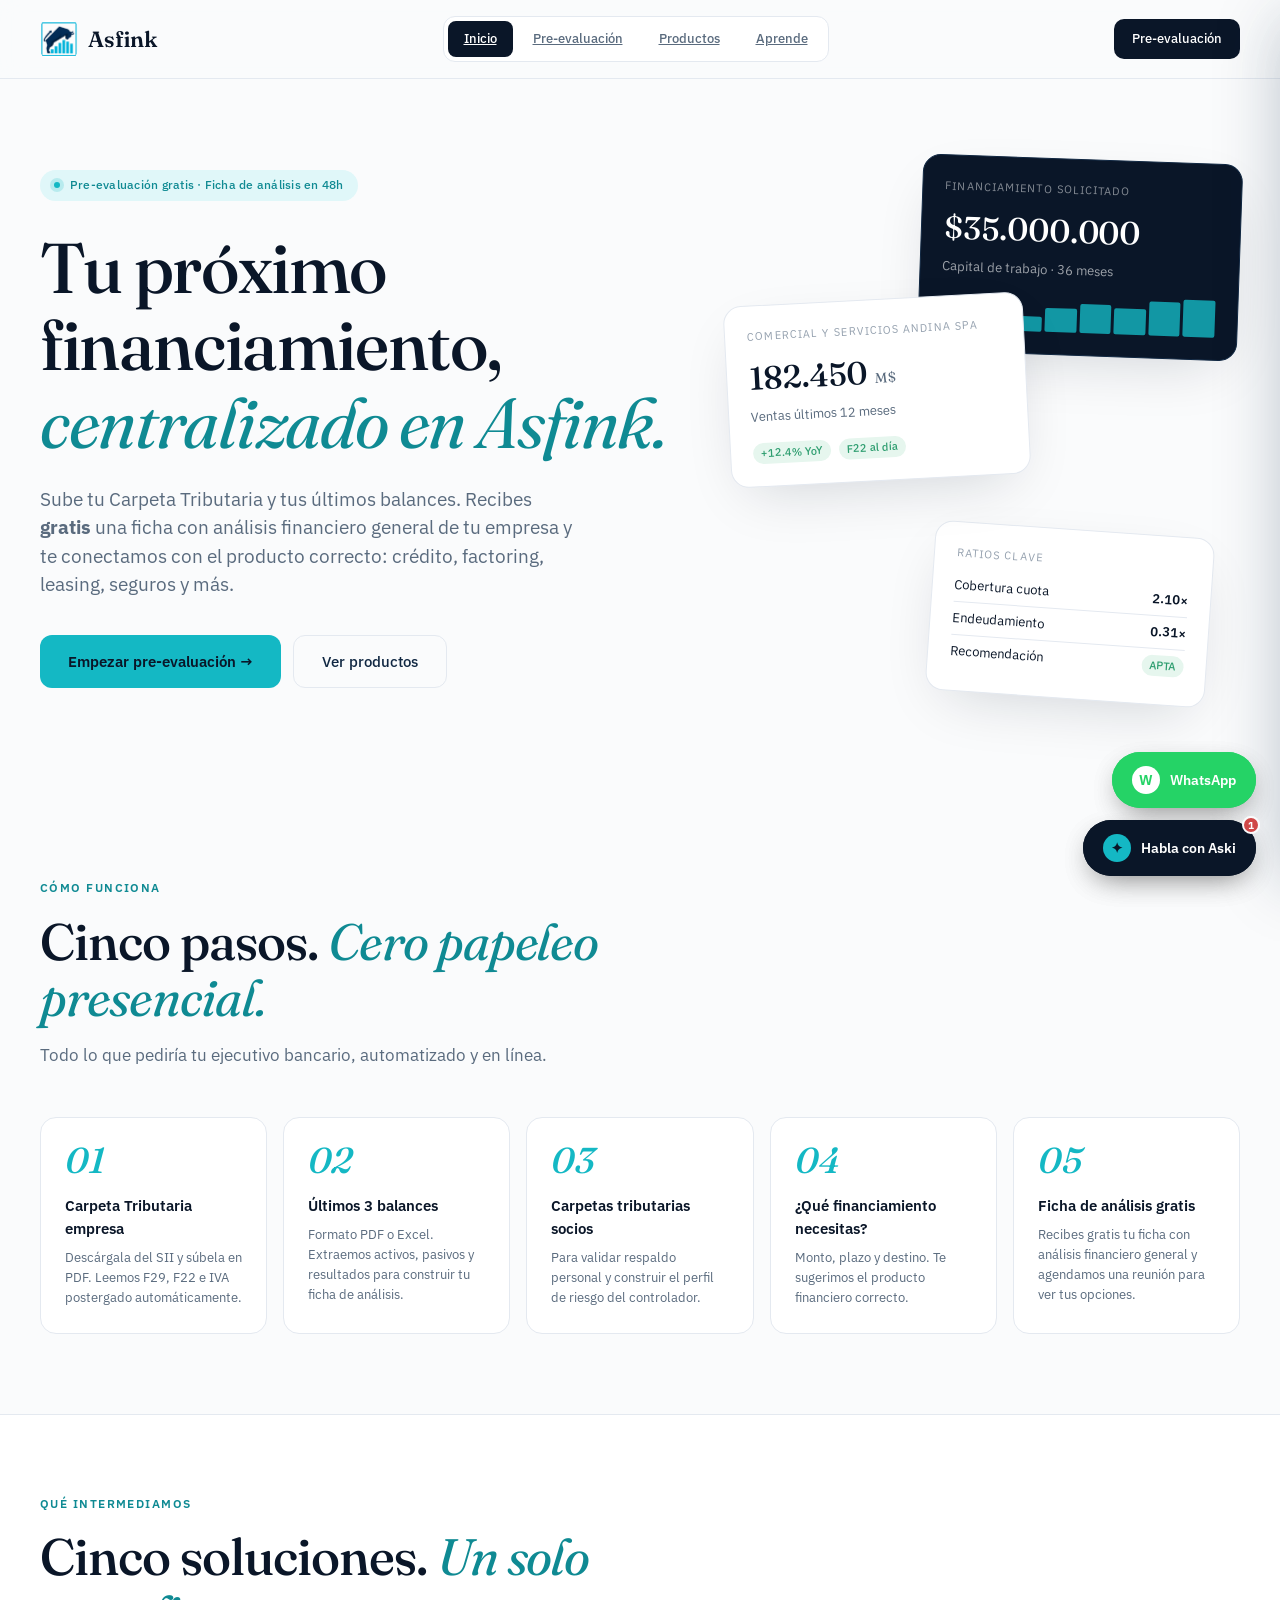
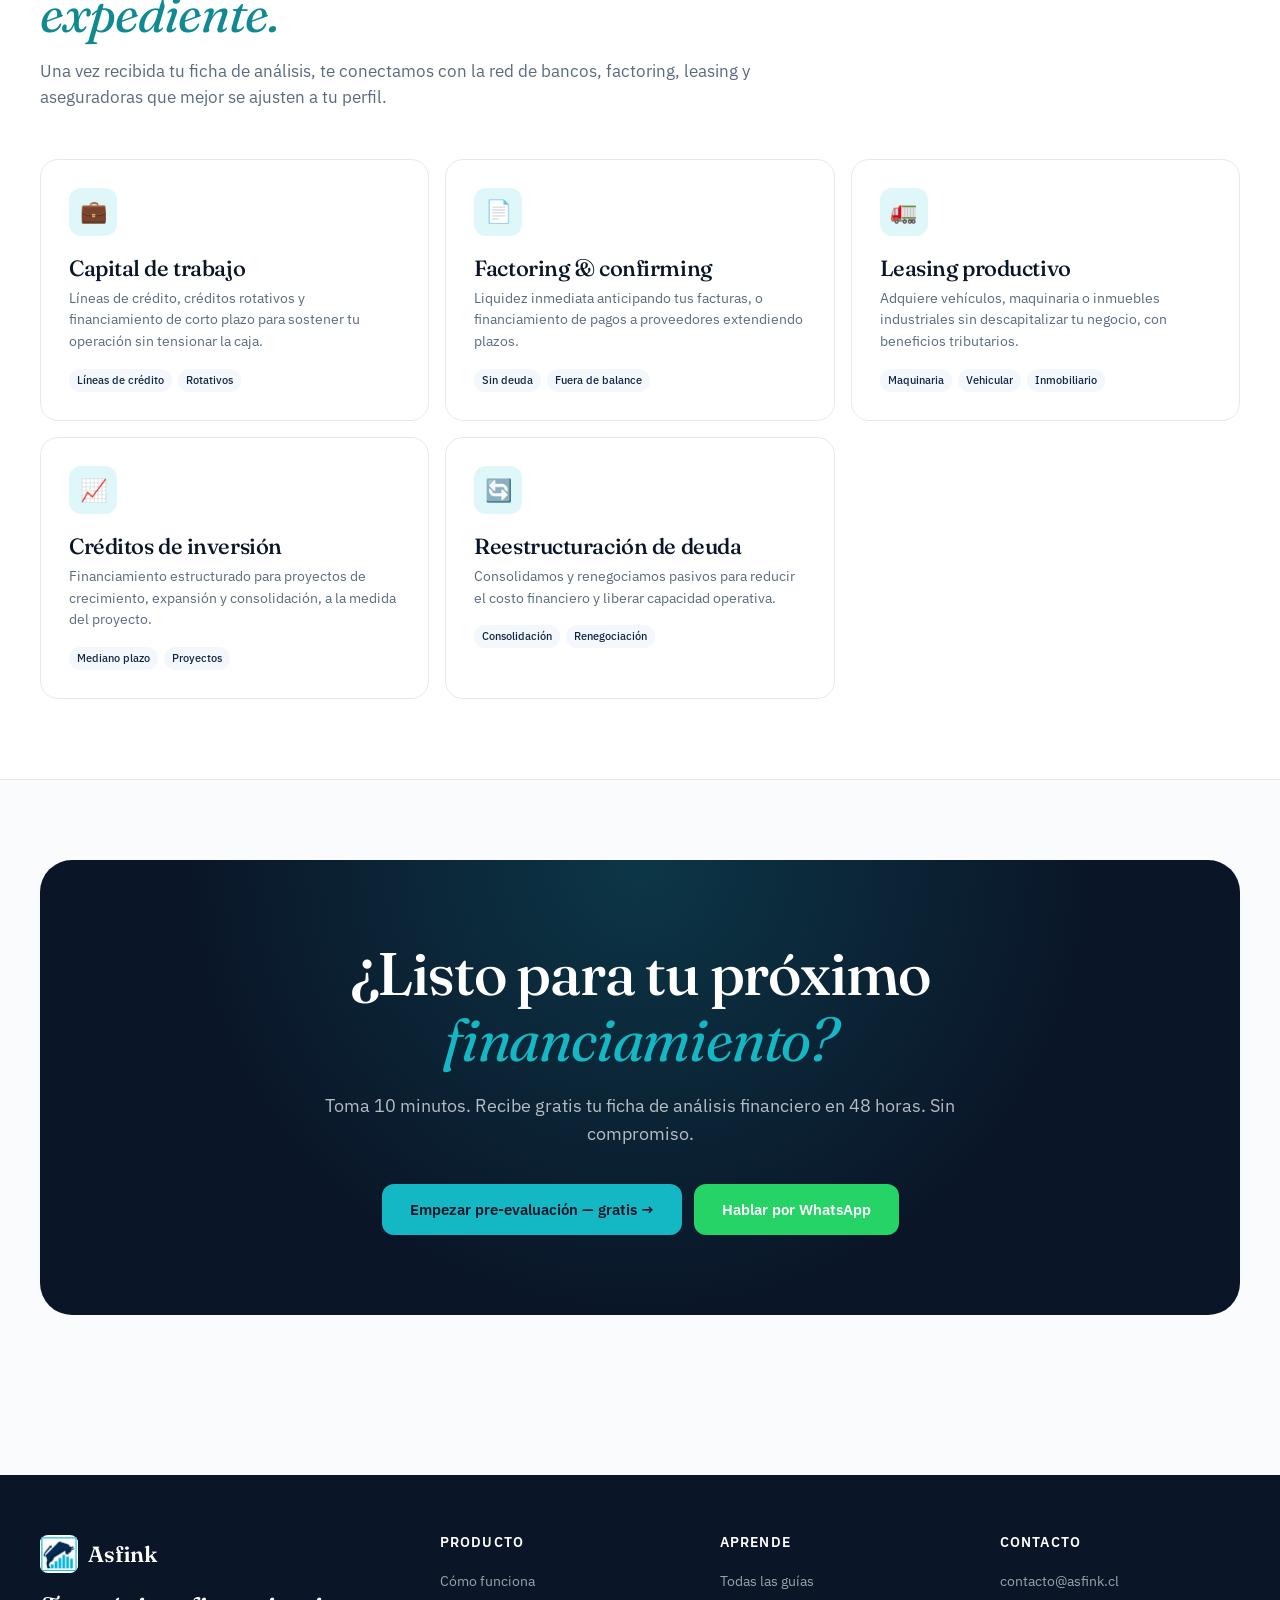
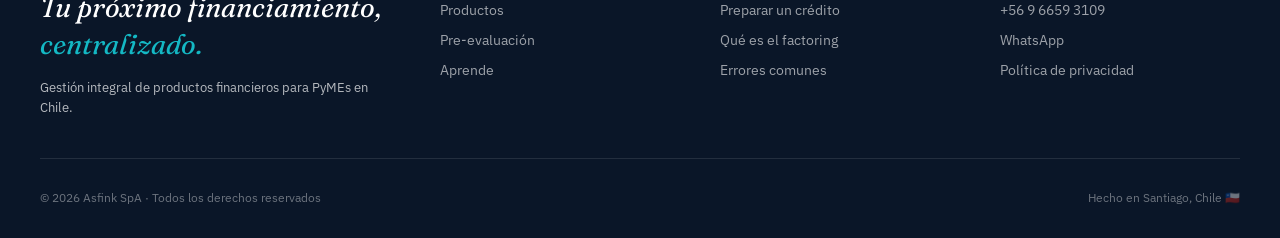
==== commit abfc4727: "Add files via upload" ====
--- a/index.html
+++ b/index.html
@@ -28,7 +28,37 @@
     <div class="nav-cta">
       <a class="btn btn-primary" href="preevaluacion.html">Pre-evaluación</a>
     </div>
-  </div>
+  
+  <!-- Botón hamburguesa móvil -->
+  <button class="nav-burger" id="navBurger" onclick="toggleDrawer()" aria-label="Abrir menú">
+    <span></span><span></span><span></span>
+  </button>
+</div>
+
+  <!-- Drawer (panel lateral móvil) -->
+  <div class="drawer-overlay" id="drawerOverlay" onclick="toggleDrawer()"></div>
+  <aside class="drawer" id="drawer" aria-hidden="true">
+    <div class="drawer-head">
+      <a class="logo" href="index.html">
+        <img class="logo-mark" src="logo-asfink.jpg" alt="Asfink">
+        Asfink
+      </a>
+      <button class="drawer-close" onclick="toggleDrawer()" aria-label="Cerrar menú">×</button>
+    </div>
+    <nav class="drawer-nav">
+      <a class="drawer-link drawer-link-active" href="index.html">Inicio</a>
+      <a class="drawer-link" href="preevaluacion.html">Pre-evaluación</a>
+      <a class="drawer-link" href="productos.html">Productos</a>
+      <a class="drawer-link" href="aprende.html">Aprende</a>
+    </nav>
+    <div class="drawer-foot">
+      <a class="btn btn-primary btn-lg drawer-cta" href="preevaluacion.html" style="width:100%;justify-content:center;">Empezar pre-evaluación →</a>
+      <a class="drawer-wa" onclick="if(typeof openWhatsApp==='function')openWhatsApp();">
+        <span class="drawer-wa-ico">W</span>
+        <span>WhatsApp · +56 9 6659 3109</span>
+      </a>
+    </div>
+  </aside>
 </nav>
 
 <section class="hero">
--- a/styles.css
+++ b/styles.css
@@ -1581,3 +1581,138 @@
   60% { transform: translateX(-4px); }
   80% { transform: translateX(4px); }
 }
+
+/* ============================================== */
+/* MENÚ MÓVIL — Botón hamburguesa + Drawer lateral */
+/* ============================================== */
+
+/* Hamburguesa: oculta en desktop, visible en móvil */
+.nav-burger {
+  display: none;
+  background: transparent;
+  border: none;
+  width: 44px; height: 44px;
+  padding: 0; margin: 0;
+  cursor: pointer;
+  position: relative;
+  flex-direction: column;
+  justify-content: center; align-items: center;
+  gap: 5px;
+}
+.nav-burger span {
+  display: block;
+  width: 24px; height: 2px;
+  background: var(--navy-900);
+  border-radius: 2px;
+  transition: all .3s ease;
+}
+.nav-burger.is-active span:nth-child(1) { transform: translateY(7px) rotate(45deg); }
+.nav-burger.is-active span:nth-child(2) { opacity: 0; }
+.nav-burger.is-active span:nth-child(3) { transform: translateY(-7px) rotate(-45deg); }
+
+/* Overlay oscuro detrás del drawer */
+.drawer-overlay {
+  position: fixed; inset: 0;
+  background: rgba(15, 39, 66, 0.55);
+  backdrop-filter: blur(4px);
+  opacity: 0; visibility: hidden;
+  transition: opacity .3s ease, visibility .3s ease;
+  z-index: 999;
+}
+.drawer-overlay.drawer-open { opacity: 1; visibility: visible; }
+
+/* Drawer (panel lateral derecho) */
+.drawer {
+  position: fixed !important;
+  top: 0 !important; right: 0 !important; bottom: 0 !important;
+  height: 100vh !important;
+  width: min(340px, 88vw);
+  background: #ffffff !important;
+  z-index: 1000;
+  transform: translateX(100%);
+  transition: transform .3s cubic-bezier(.4,0,.2,1);
+  box-shadow: -20px 0 60px -20px rgba(15,39,66,.25);
+  display: flex; flex-direction: column;
+}
+.drawer.drawer-open { transform: translateX(0); }
+
+.drawer-head {
+  display: flex; align-items: center; justify-content: space-between;
+  padding: 20px 24px;
+  border-bottom: 1px solid var(--line);
+}
+.drawer-close {
+  background: transparent; border: none;
+  width: 38px; height: 38px;
+  font-size: 30px; color: var(--ink-60);
+  cursor: pointer; line-height: 1;
+  display: grid; place-items: center;
+  border-radius: 50%;
+  transition: all .2s;
+}
+.drawer-close:hover { background: var(--navy-50); color: var(--navy-900); }
+
+.drawer-nav {
+  flex: 1;
+  display: flex; flex-direction: column;
+  padding: 12px 16px;
+}
+.drawer-link {
+  display: block;
+  padding: 16px 18px;
+  font-family: 'IBM Plex Sans';
+  font-size: 16px; font-weight: 500;
+  color: var(--navy-800);
+  text-decoration: none;
+  border-radius: 10px;
+  transition: all .2s;
+}
+.drawer-link:hover { background: var(--navy-50); color: var(--navy-900); }
+.drawer-link-active {
+  background: var(--navy-900); color: white;
+}
+.drawer-link-active:hover { background: var(--navy-900); color: white; }
+
+.drawer-foot {
+  padding: 20px 24px;
+  border-top: 1px solid var(--line);
+  display: flex; flex-direction: column; gap: 12px;
+}
+.drawer-cta { margin-bottom: 4px; }
+
+.drawer-wa {
+  display: flex; align-items: center; gap: 10px;
+  padding: 10px 14px;
+  background: #f0fbf3; color: #14a049;
+  border-radius: 10px;
+  font-size: 13.5px; font-weight: 500;
+  cursor: pointer;
+  text-decoration: none;
+  transition: background .2s;
+}
+.drawer-wa:hover { background: #dff5e5; }
+.drawer-wa-ico {
+  width: 28px; height: 28px;
+  background: #25d366; color: white;
+  border-radius: 50%;
+  display: grid; place-items: center;
+  font-weight: 700; font-size: 13px;
+  flex-shrink: 0;
+}
+
+/* MOBILE: mostrar hamburguesa, ocultar el botón CTA del navbar (sería redundante) */
+@media (max-width: 768px) {
+  .nav-burger { display: flex; }
+  .nav-cta { display: none; }
+}
+
+/* Mantener topnav fijo (sticky) en móvil para que siempre se vea */
+@media (max-width: 768px) {
+  .topnav {
+    position: sticky;
+    top: 0;
+    z-index: 90;
+    backdrop-filter: blur(12px);
+    background: rgba(248, 250, 252, 0.92);
+  }
+}
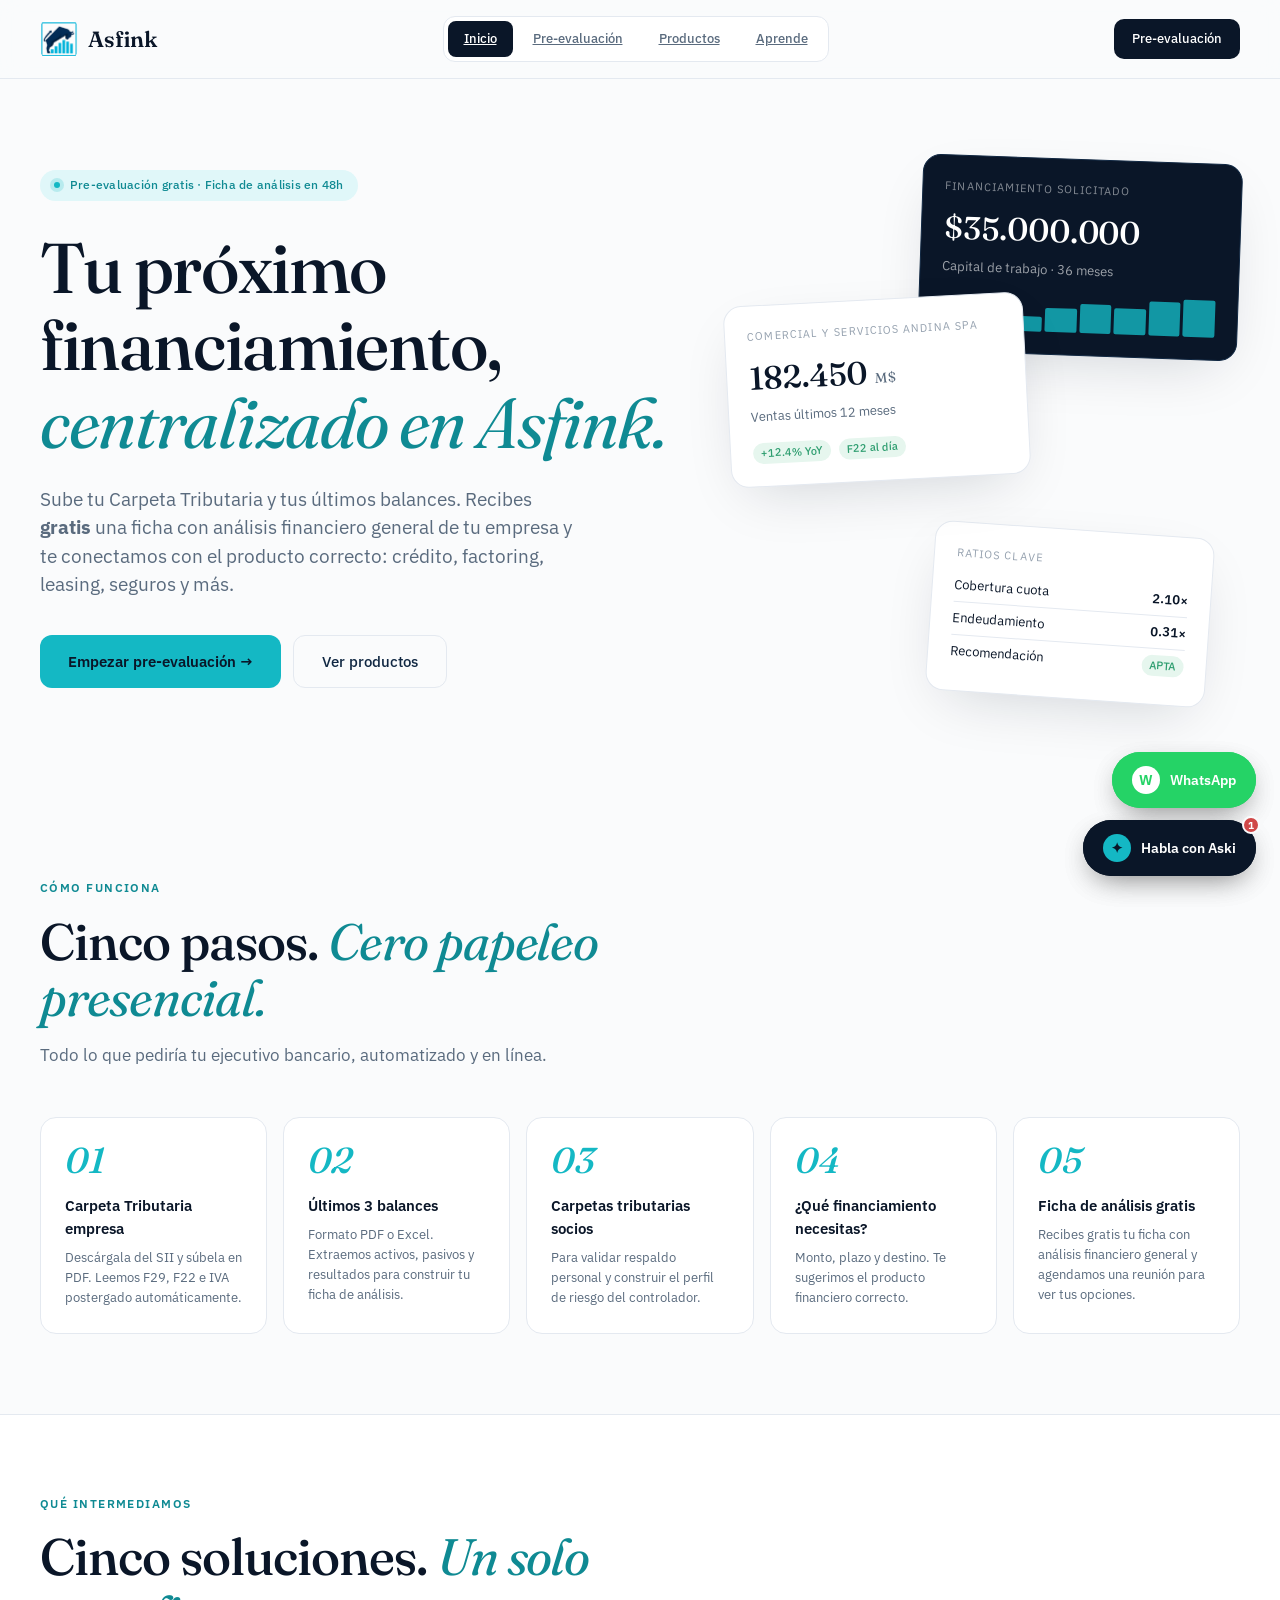
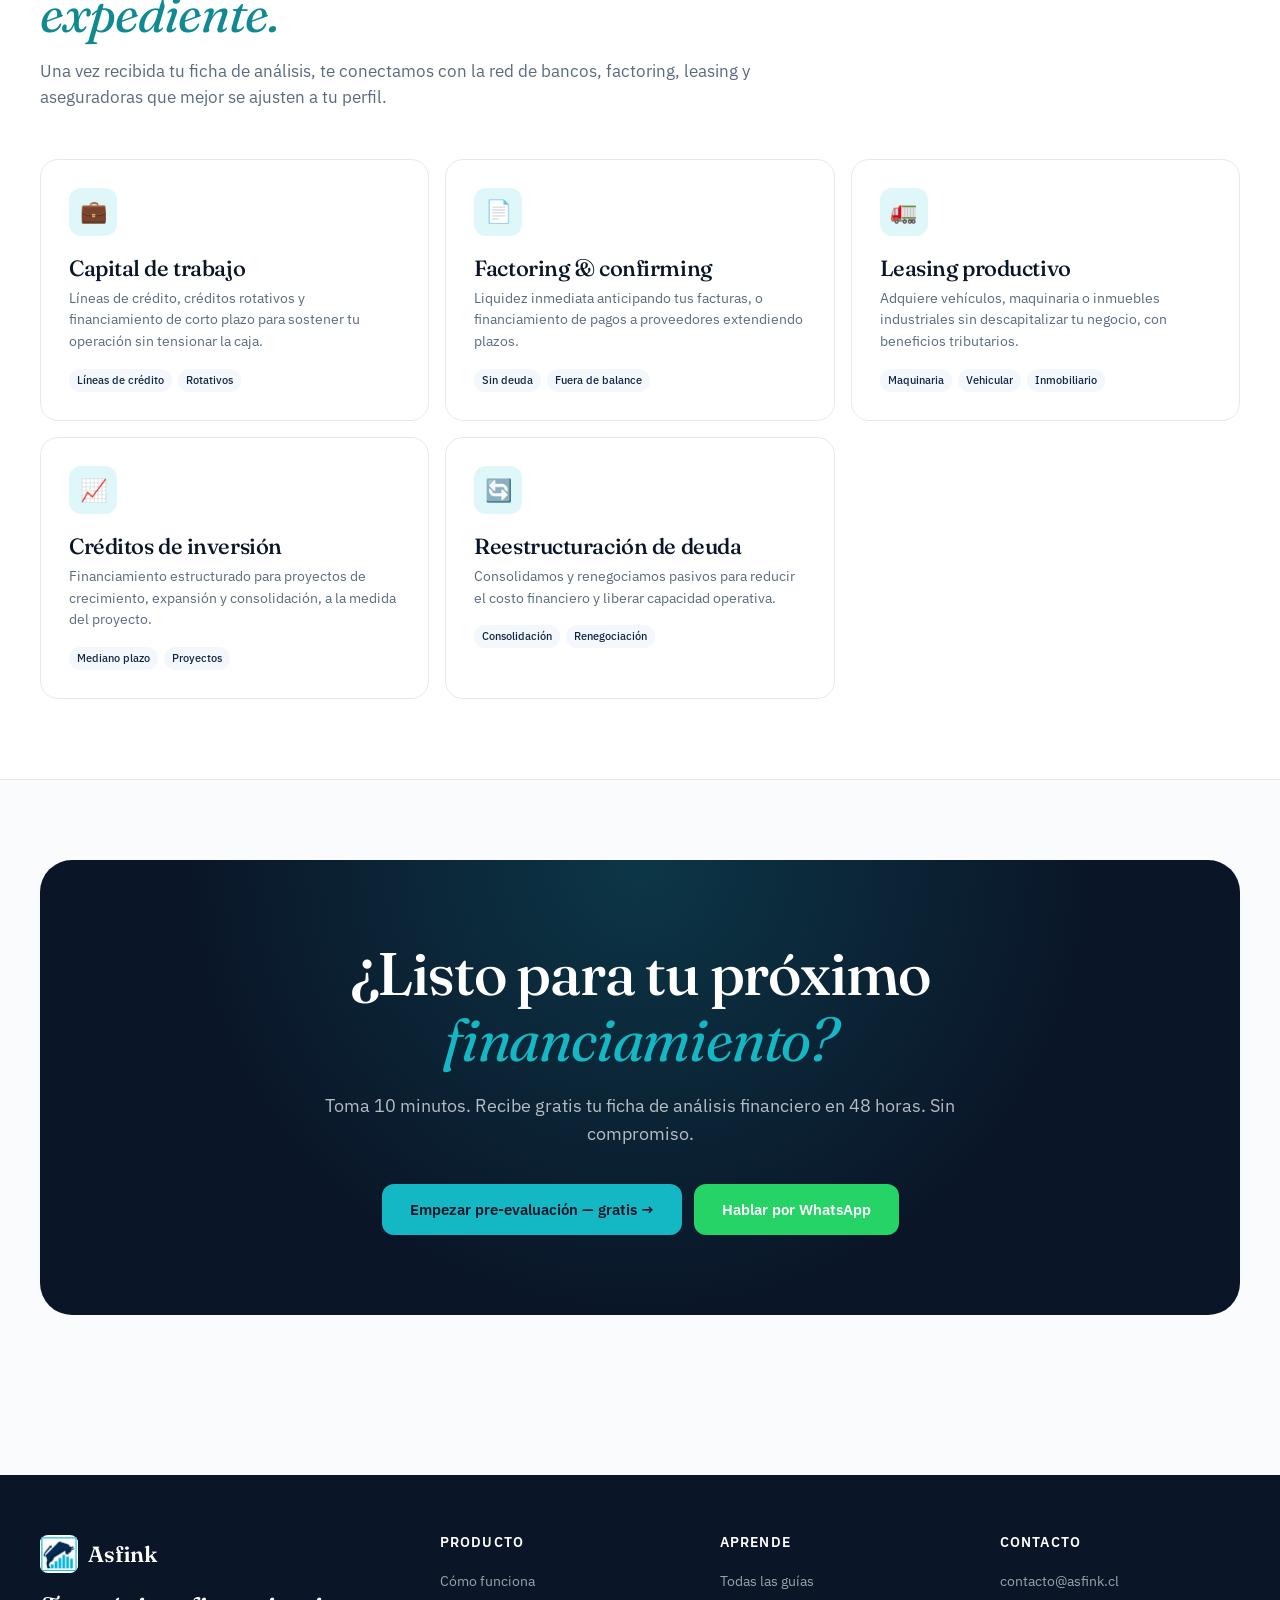
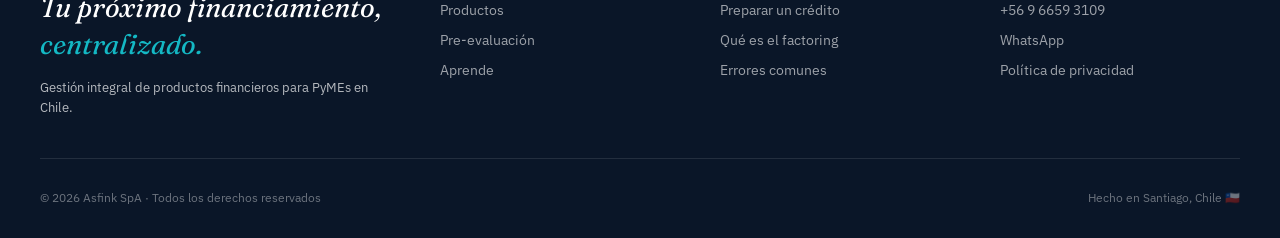
==== commit 7a77d332: "Add files via upload" ====
--- a/index.html
+++ b/index.html
@@ -1,6 +1,15 @@
 <!DOCTYPE html>
 <html lang="es">
 <head>
+<!-- Google tag (gtag.js) -->
+<script async src="https://www.googletagmanager.com/gtag/js?id=G-VXJGE88H9J"></script>
+<script>
+  window.dataLayer = window.dataLayer || [];
+  function gtag(){dataLayer.push(arguments);}
+  gtag('js', new Date());
+  gtag('config', 'G-VXJGE88H9J');
+</script>
+
 <meta charset="UTF-8">
 <meta name="viewport" content="width=device-width, initial-scale=1.0">
 <title>Asfink &mdash; Financiamiento centralizado para PyMEs</title>
--- a/styles.css
+++ b/styles.css
@@ -1610,8 +1610,9 @@
 .nav-burger.is-active span:nth-child(2) { opacity: 0; }
 .nav-burger.is-active span:nth-child(3) { transform: translateY(-7px) rotate(-45deg); }
 
-/* Overlay oscuro detrás del drawer */
+/* Overlay oscuro detrás del drawer (oculto en desktop) */
 .drawer-overlay {
+  display: none;
   position: fixed; inset: 0;
   background: rgba(15, 39, 66, 0.55);
   backdrop-filter: blur(4px);
@@ -1623,16 +1624,17 @@
 
 /* Drawer (panel lateral derecho) */
 .drawer {
-  position: fixed !important;
-  top: 0 !important; right: 0 !important; bottom: 0 !important;
-  height: 100vh !important;
+  display: none;
+  position: fixed;
+  top: 0; right: 0; bottom: 0;
+  height: 100vh;
   width: min(340px, 88vw);
-  background: #ffffff !important;
+  background: #ffffff;
   z-index: 1000;
   transform: translateX(100%);
   transition: transform .3s cubic-bezier(.4,0,.2,1);
   box-shadow: -20px 0 60px -20px rgba(15,39,66,.25);
-  display: flex; flex-direction: column;
+  flex-direction: column;
 }
 .drawer.drawer-open { transform: translateX(0); }
 
@@ -1700,10 +1702,12 @@
   flex-shrink: 0;
 }
 
-/* MOBILE: mostrar hamburguesa, ocultar el botón CTA del navbar (sería redundante) */
+/* MOBILE: mostrar hamburguesa + drawer + overlay, ocultar CTA del navbar */
 @media (max-width: 768px) {
   .nav-burger { display: flex; }
   .nav-cta { display: none; }
+  .drawer { display: flex; }
+  .drawer-overlay { display: block; }
 }
 
 /* Mantener topnav fijo (sticky) en móvil para que siempre se vea */
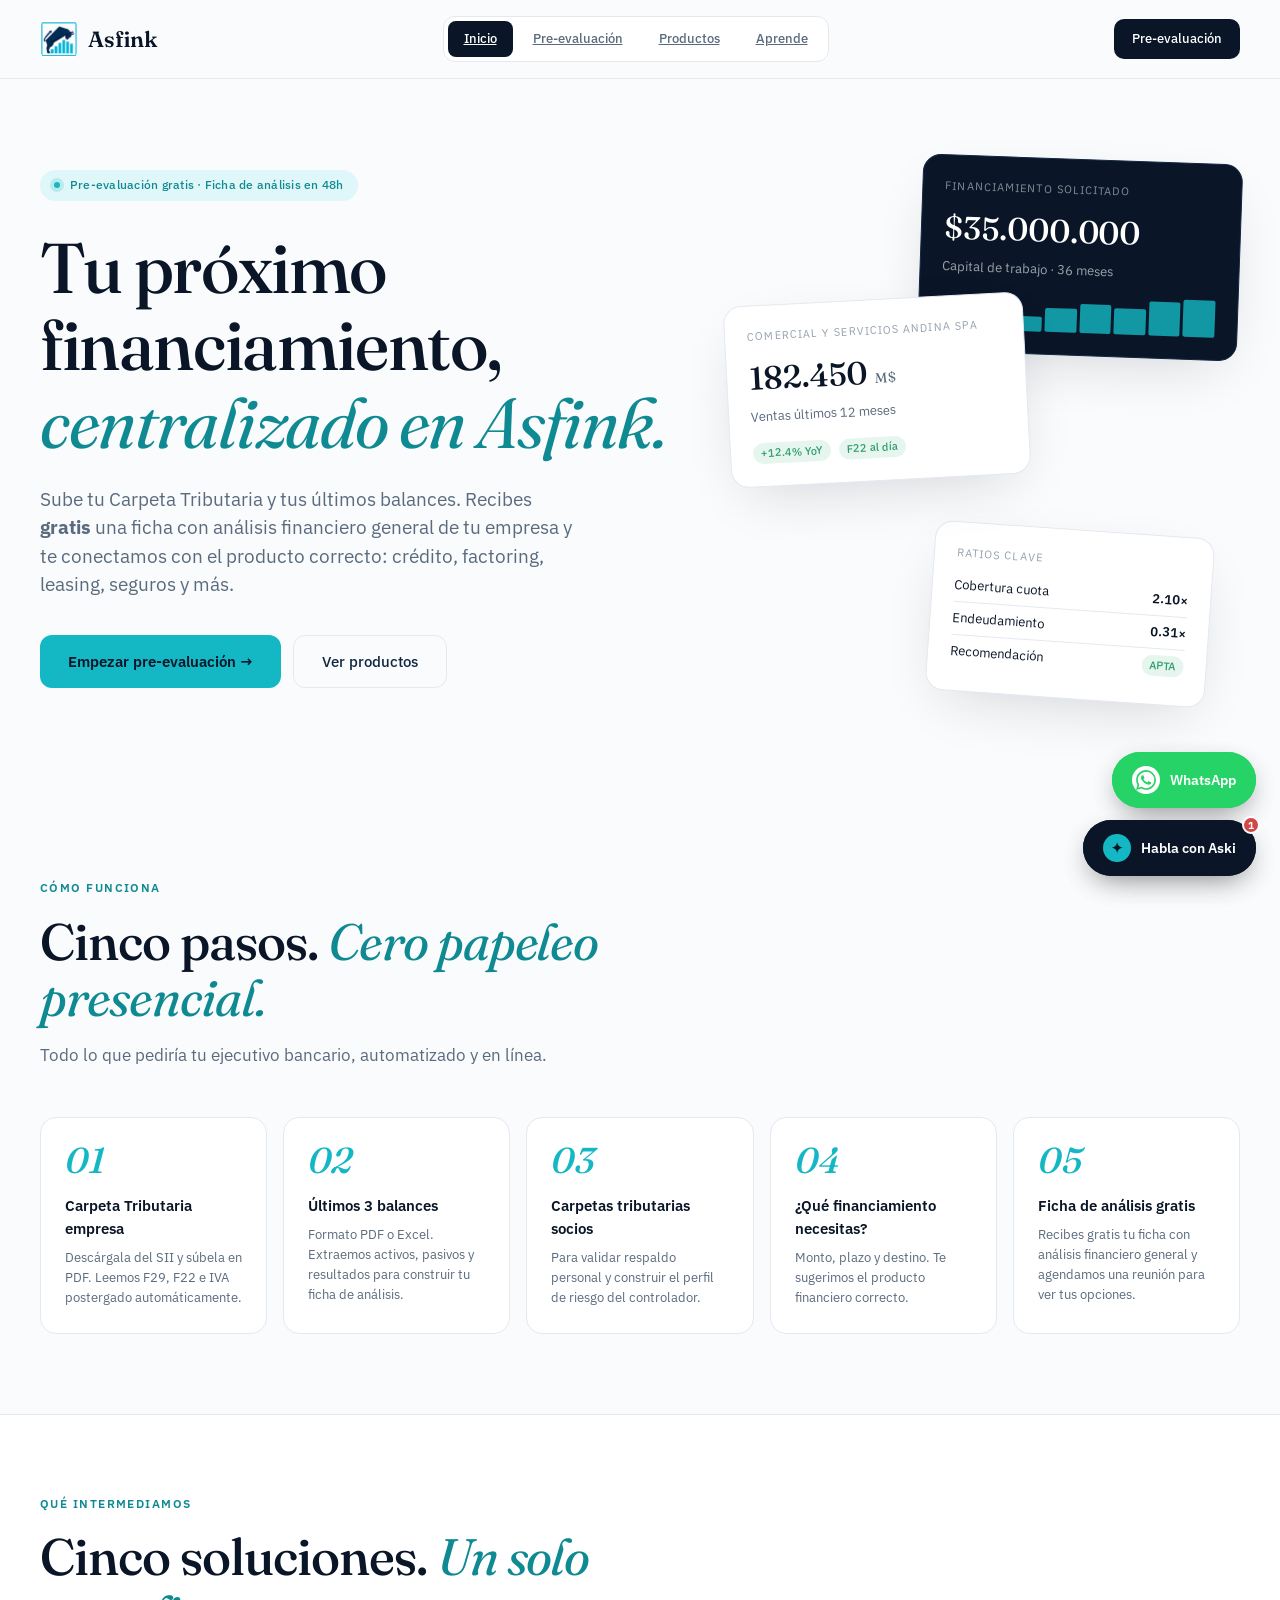
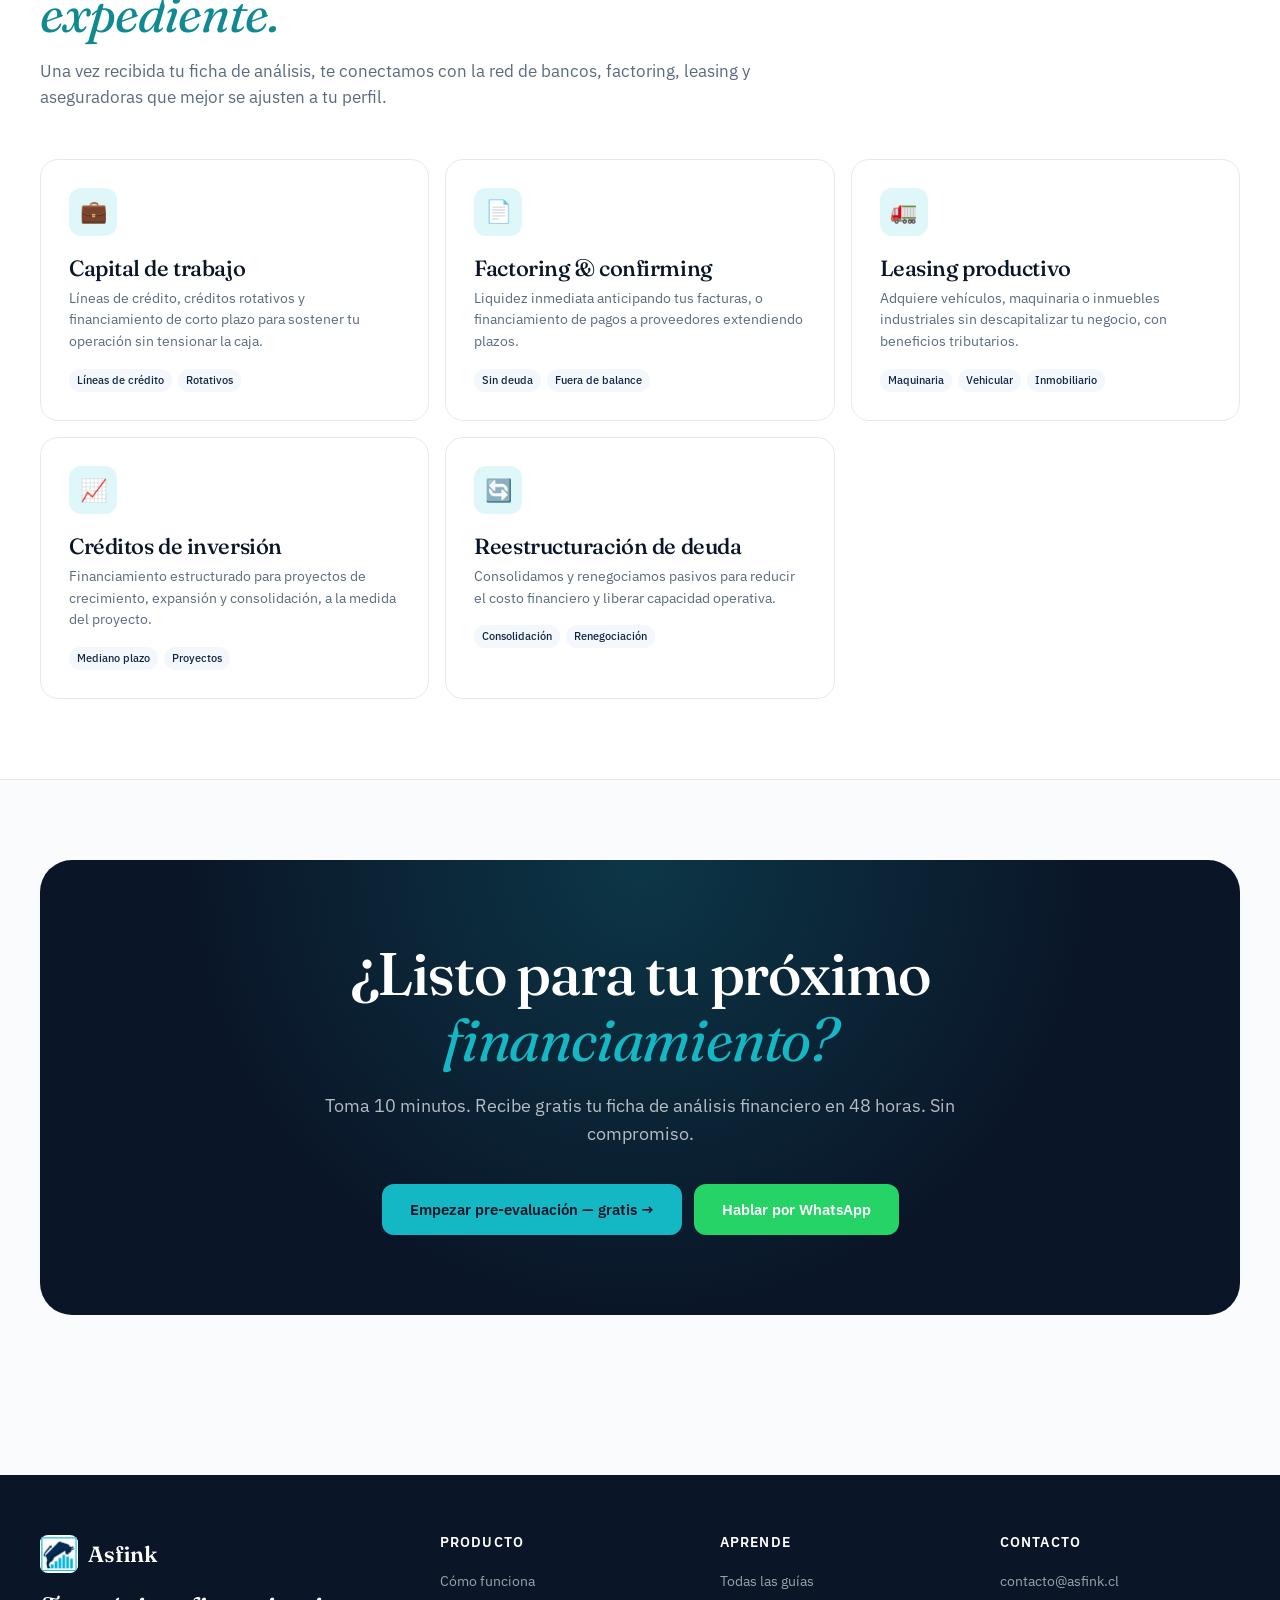
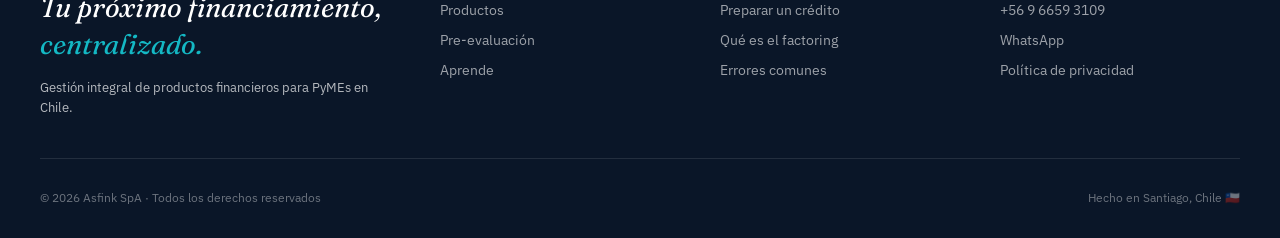
==== commit 844cc430: "Add files via upload" ====
--- a/index.html
+++ b/index.html
@@ -246,7 +246,7 @@
 <!-- ============================================== -->
 <div class="float-stack" id="floatStack">
   <button class="float-btn float-wzp" onclick="openWhatsApp()">
-    <span class="ico">W</span> WhatsApp
+    <span class="ico"><svg xmlns="http://www.w3.org/2000/svg" viewBox="0 0 24 24" width="22" height="22" fill="currentColor"><path d="M17.472 14.382c-.297-.149-1.758-.867-2.03-.967-.273-.099-.471-.148-.67.15-.197.297-.767.966-.94 1.164-.173.199-.347.223-.644.075-.297-.15-1.255-.463-2.39-1.475-.883-.788-1.48-1.761-1.653-2.059-.173-.297-.018-.458.13-.606.134-.133.298-.347.446-.52.149-.174.198-.298.298-.497.099-.198.05-.371-.025-.52-.075-.149-.669-1.612-.916-2.207-.242-.579-.487-.5-.669-.51-.173-.008-.371-.01-.57-.01-.198 0-.52.074-.792.372-.272.297-1.04 1.016-1.04 2.479 0 1.462 1.065 2.875 1.213 3.074.149.198 2.096 3.2 5.077 4.487.709.306 1.262.489 1.694.625.712.227 1.36.195 1.871.118.571-.085 1.758-.719 2.006-1.413.248-.694.248-1.289.173-1.413-.074-.124-.272-.198-.57-.347m-5.421 7.403h-.004a9.87 9.87 0 01-5.031-1.378l-.361-.214-3.741.982.998-3.648-.235-.374a9.86 9.86 0 01-1.51-5.26c.001-5.45 4.436-9.884 9.888-9.884 2.64 0 5.122 1.03 6.988 2.898a9.825 9.825 0 012.893 6.994c-.003 5.45-4.437 9.884-9.885 9.884m8.413-18.297A11.815 11.815 0 0012.05 0C5.495 0 .16 5.335.157 11.892c0 2.096.547 4.142 1.588 5.945L.057 24l6.305-1.654a11.882 11.882 0 005.683 1.448h.005c6.554 0 11.89-5.335 11.893-11.893A11.821 11.821 0 0020.464 3.488"/></svg></span> WhatsApp
   </button>
   <button class="float-btn float-bot" onclick="openChat()" style="position: relative;">
     <span class="ico">✦</span> Habla con Aski
@@ -296,7 +296,7 @@
 <!-- FLOATING BUTTONS + CHAT BOT -->
 <div class="float-stack" id="floatStack">
   <button class="float-btn float-wzp" onclick="openWhatsApp()">
-    <span class="ico">W</span> WhatsApp
+    <span class="ico"><svg xmlns="http://www.w3.org/2000/svg" viewBox="0 0 24 24" width="22" height="22" fill="currentColor"><path d="M17.472 14.382c-.297-.149-1.758-.867-2.03-.967-.273-.099-.471-.148-.67.15-.197.297-.767.966-.94 1.164-.173.199-.347.223-.644.075-.297-.15-1.255-.463-2.39-1.475-.883-.788-1.48-1.761-1.653-2.059-.173-.297-.018-.458.13-.606.134-.133.298-.347.446-.52.149-.174.198-.298.298-.497.099-.198.05-.371-.025-.52-.075-.149-.669-1.612-.916-2.207-.242-.579-.487-.5-.669-.51-.173-.008-.371-.01-.57-.01-.198 0-.52.074-.792.372-.272.297-1.04 1.016-1.04 2.479 0 1.462 1.065 2.875 1.213 3.074.149.198 2.096 3.2 5.077 4.487.709.306 1.262.489 1.694.625.712.227 1.36.195 1.871.118.571-.085 1.758-.719 2.006-1.413.248-.694.248-1.289.173-1.413-.074-.124-.272-.198-.57-.347m-5.421 7.403h-.004a9.87 9.87 0 01-5.031-1.378l-.361-.214-3.741.982.998-3.648-.235-.374a9.86 9.86 0 01-1.51-5.26c.001-5.45 4.436-9.884 9.888-9.884 2.64 0 5.122 1.03 6.988 2.898a9.825 9.825 0 012.893 6.994c-.003 5.45-4.437 9.884-9.885 9.884m8.413-18.297A11.815 11.815 0 0012.05 0C5.495 0 .16 5.335.157 11.892c0 2.096.547 4.142 1.588 5.945L.057 24l6.305-1.654a11.882 11.882 0 005.683 1.448h.005c6.554 0 11.89-5.335 11.893-11.893A11.821 11.821 0 0020.464 3.488"/></svg></span> WhatsApp
   </button>
   <button class="float-btn float-bot" onclick="openChat()" style="position: relative;">
     <span class="ico">&#10022;</span> Habla con Aski
--- a/styles.css
+++ b/styles.css
@@ -826,6 +826,9 @@
     background: white; color: var(--wzp);
     display: grid; place-items: center; font-size: 14px; font-weight: 700;
   }
+  .float-wzp .ico svg {
+    width: 20px; height: 20px; display: block;
+  }
   .float-badge {
     position: absolute; top: -4px; right: -4px;
     width: 18px; height: 18px; border-radius: 50%;
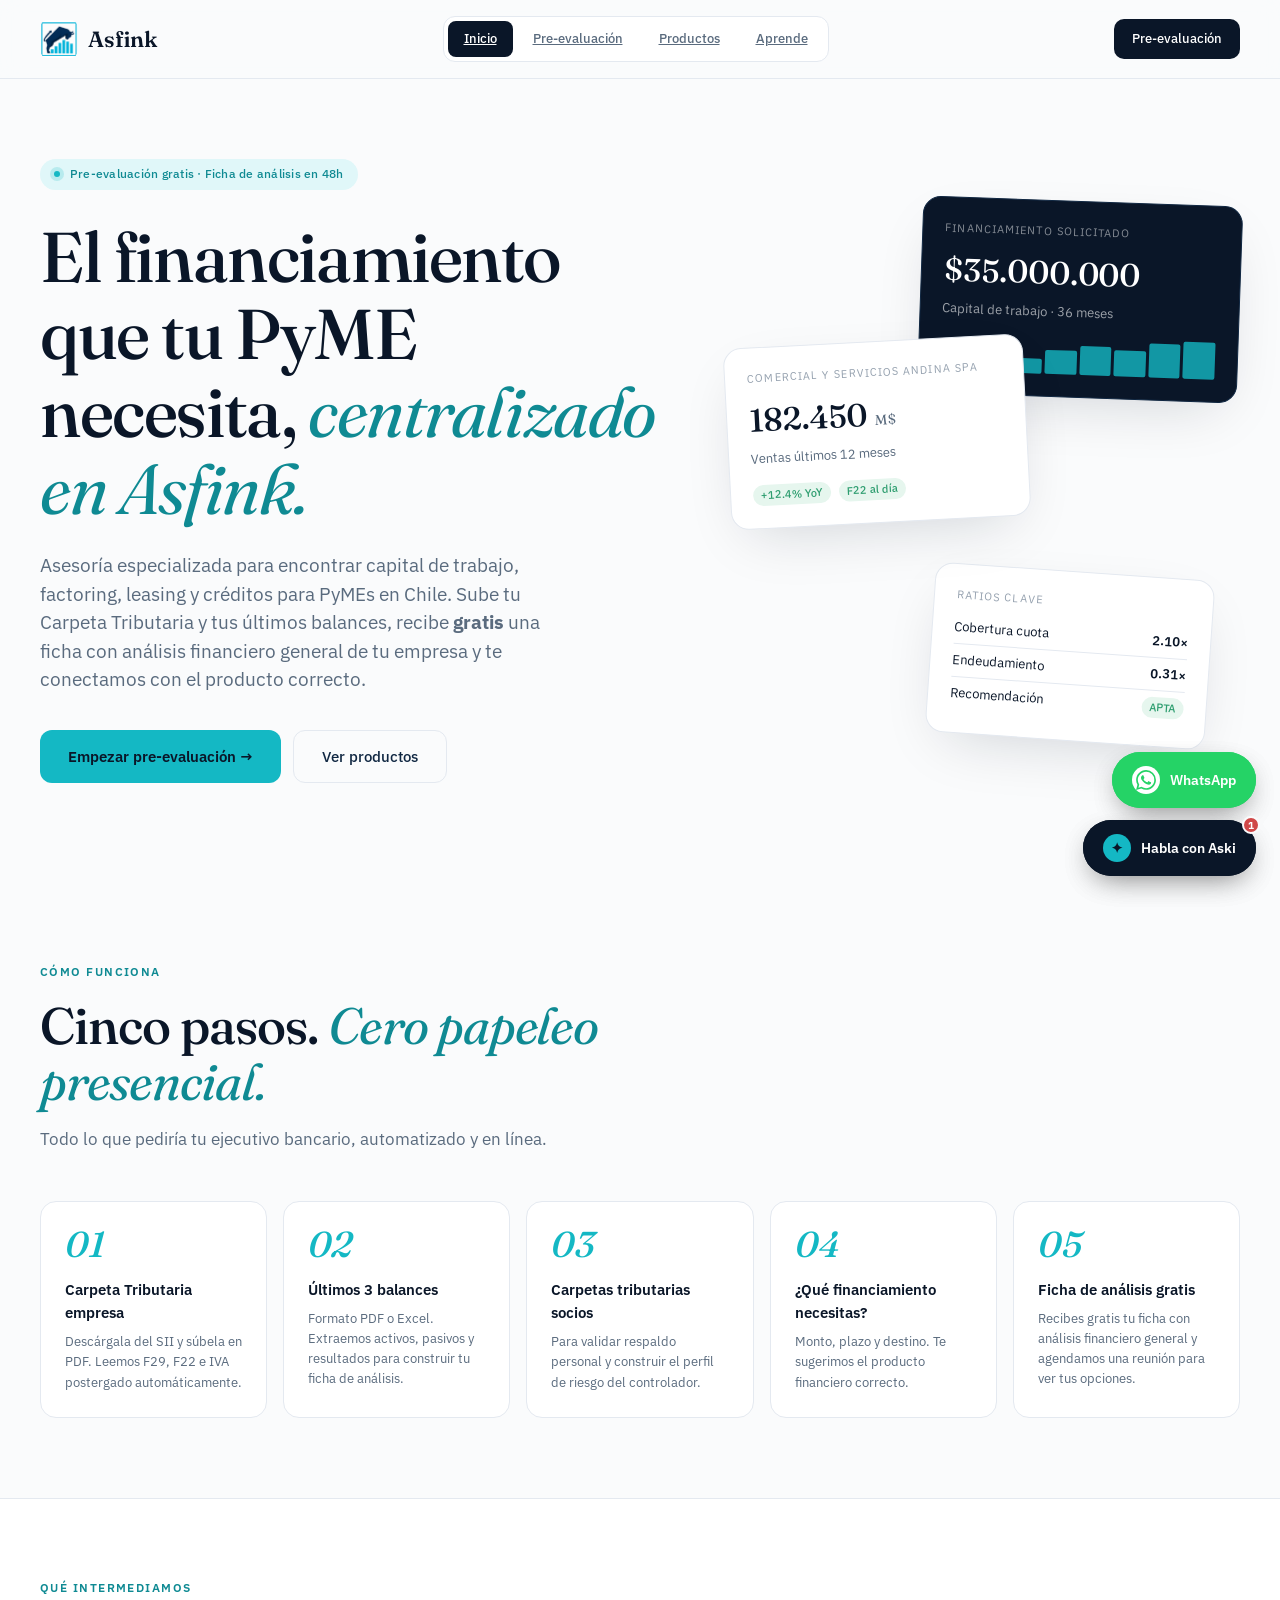
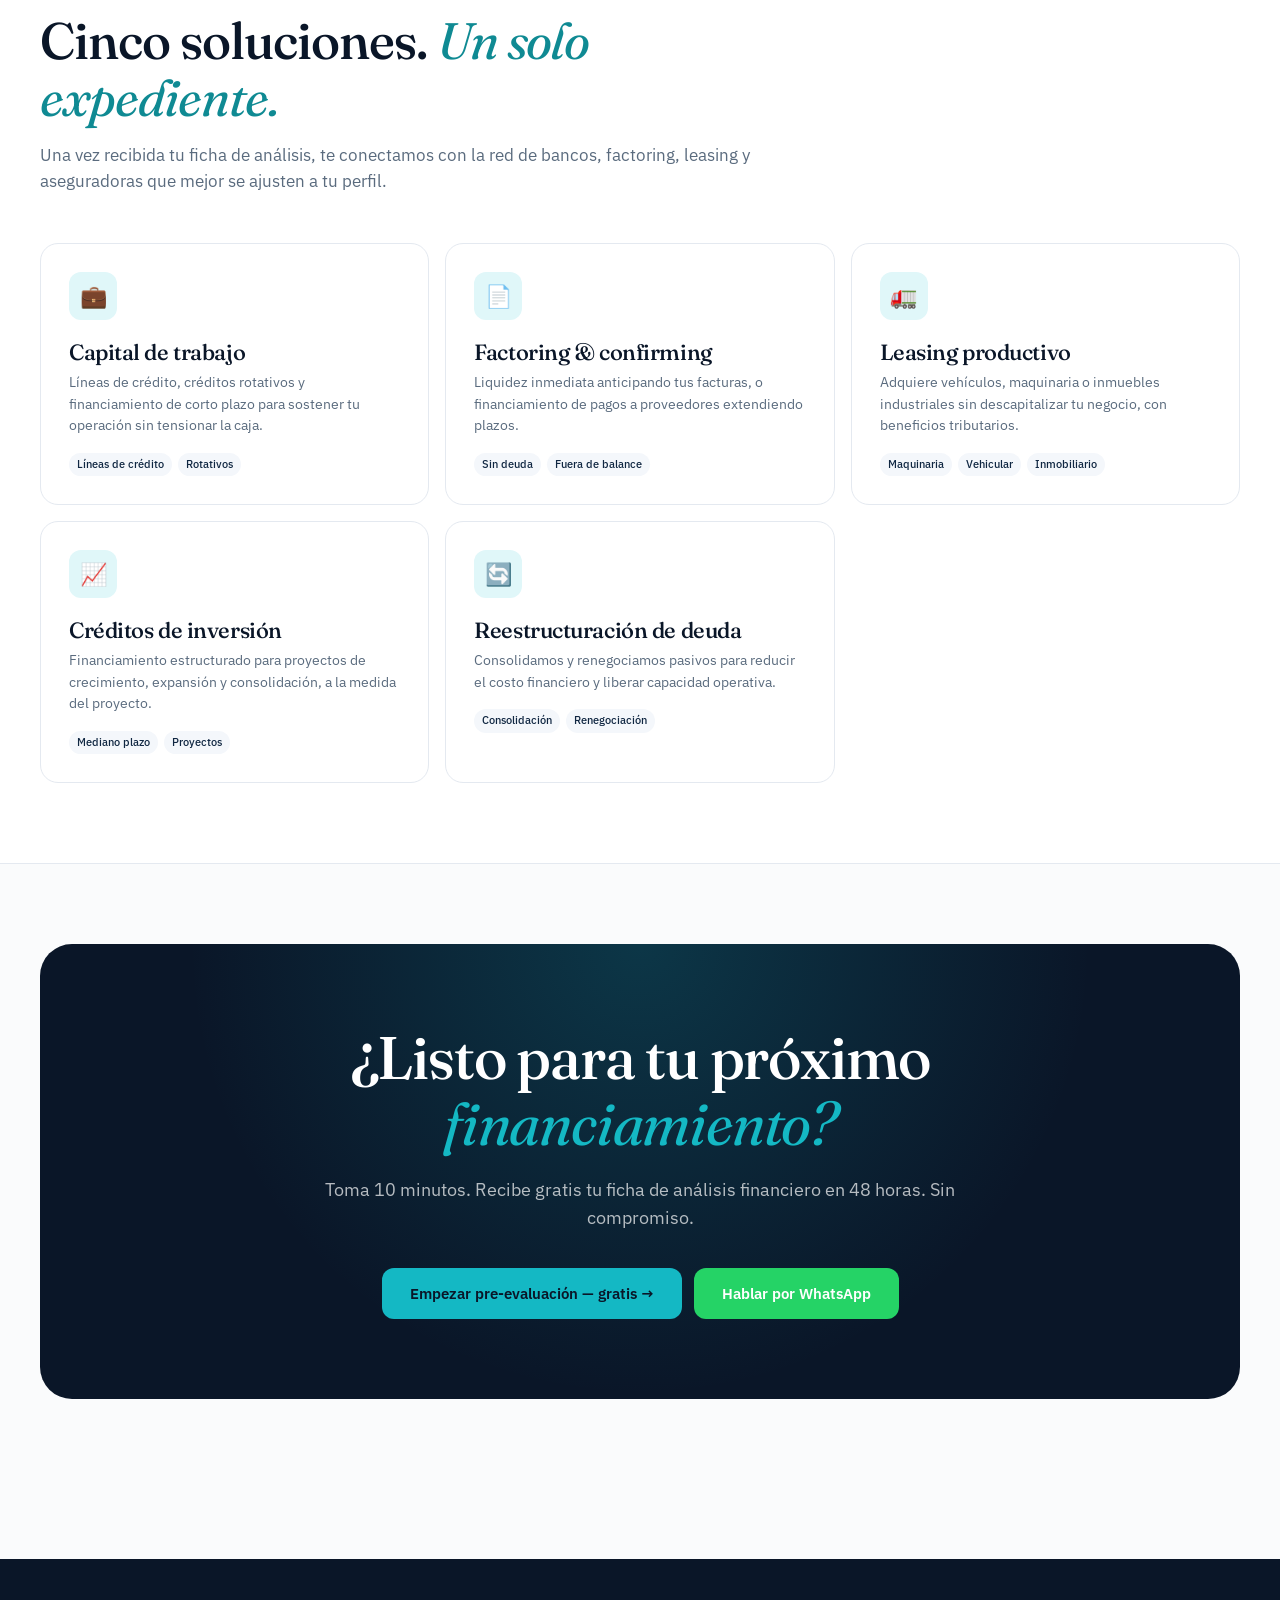
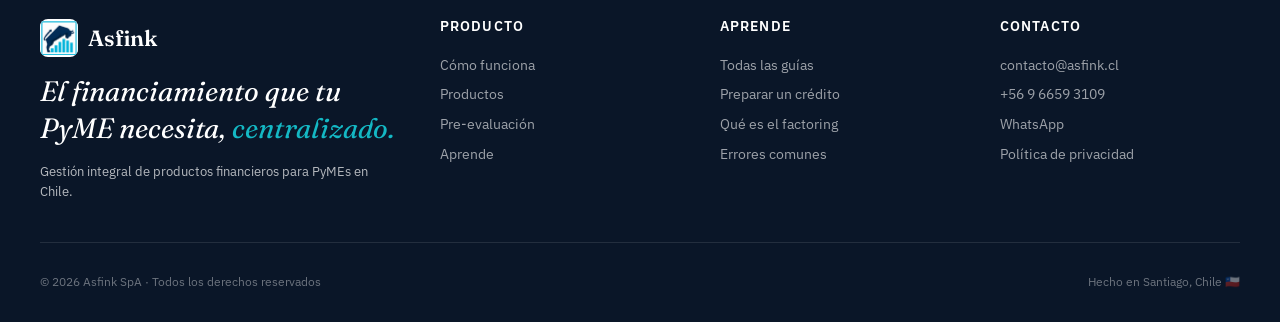
==== commit e4344116: "Add files via upload" ====
--- a/index.html
+++ b/index.html
@@ -74,8 +74,8 @@
     <div class="hero-grid">
       <div>
         <div class="hero-eyebrow">Pre-evaluación gratis · Ficha de análisis en 48h</div>
-        <h1>Tu próximo financiamiento, <em>centralizado en Asfink.</em></h1>
-        <p class="hero-sub">Sube tu Carpeta Tributaria y tus últimos balances. Recibes <strong>gratis</strong> una ficha con análisis financiero general de tu empresa y te conectamos con el producto correcto: crédito, factoring, leasing, seguros y más.</p>
+        <h1>El financiamiento que tu PyME necesita, <em>centralizado en Asfink.</em></h1>
+        <p class="hero-sub">Asesoría especializada para encontrar capital de trabajo, factoring, leasing y créditos para PyMEs en Chile. Sube tu Carpeta Tributaria y tus últimos balances, recibe <strong>gratis</strong> una ficha con análisis financiero general de tu empresa y te conectamos con el producto correcto.</p>
         <div class="hero-actions">
           <a class="btn btn-cyan btn-lg" href="preevaluacion.html">Empezar pre-evaluación →</a>
           <a class="btn btn-ghost btn-lg" href="productos.html">Ver productos</a>
@@ -210,7 +210,7 @@
         <img class="logo-mark" src="logo-asfink.jpg" alt="Asfink">
         Asfink
       </div>
-      <div class="footer-tag">Tu próximo financiamiento, <em>centralizado.</em></div>
+      <div class="footer-tag">El financiamiento que tu PyME necesita, <em>centralizado.</em></div>
       <p style="font-size: 13px;">Gestión integral de productos financieros para PyMEs en Chile.</p>
     </div>
     <div>
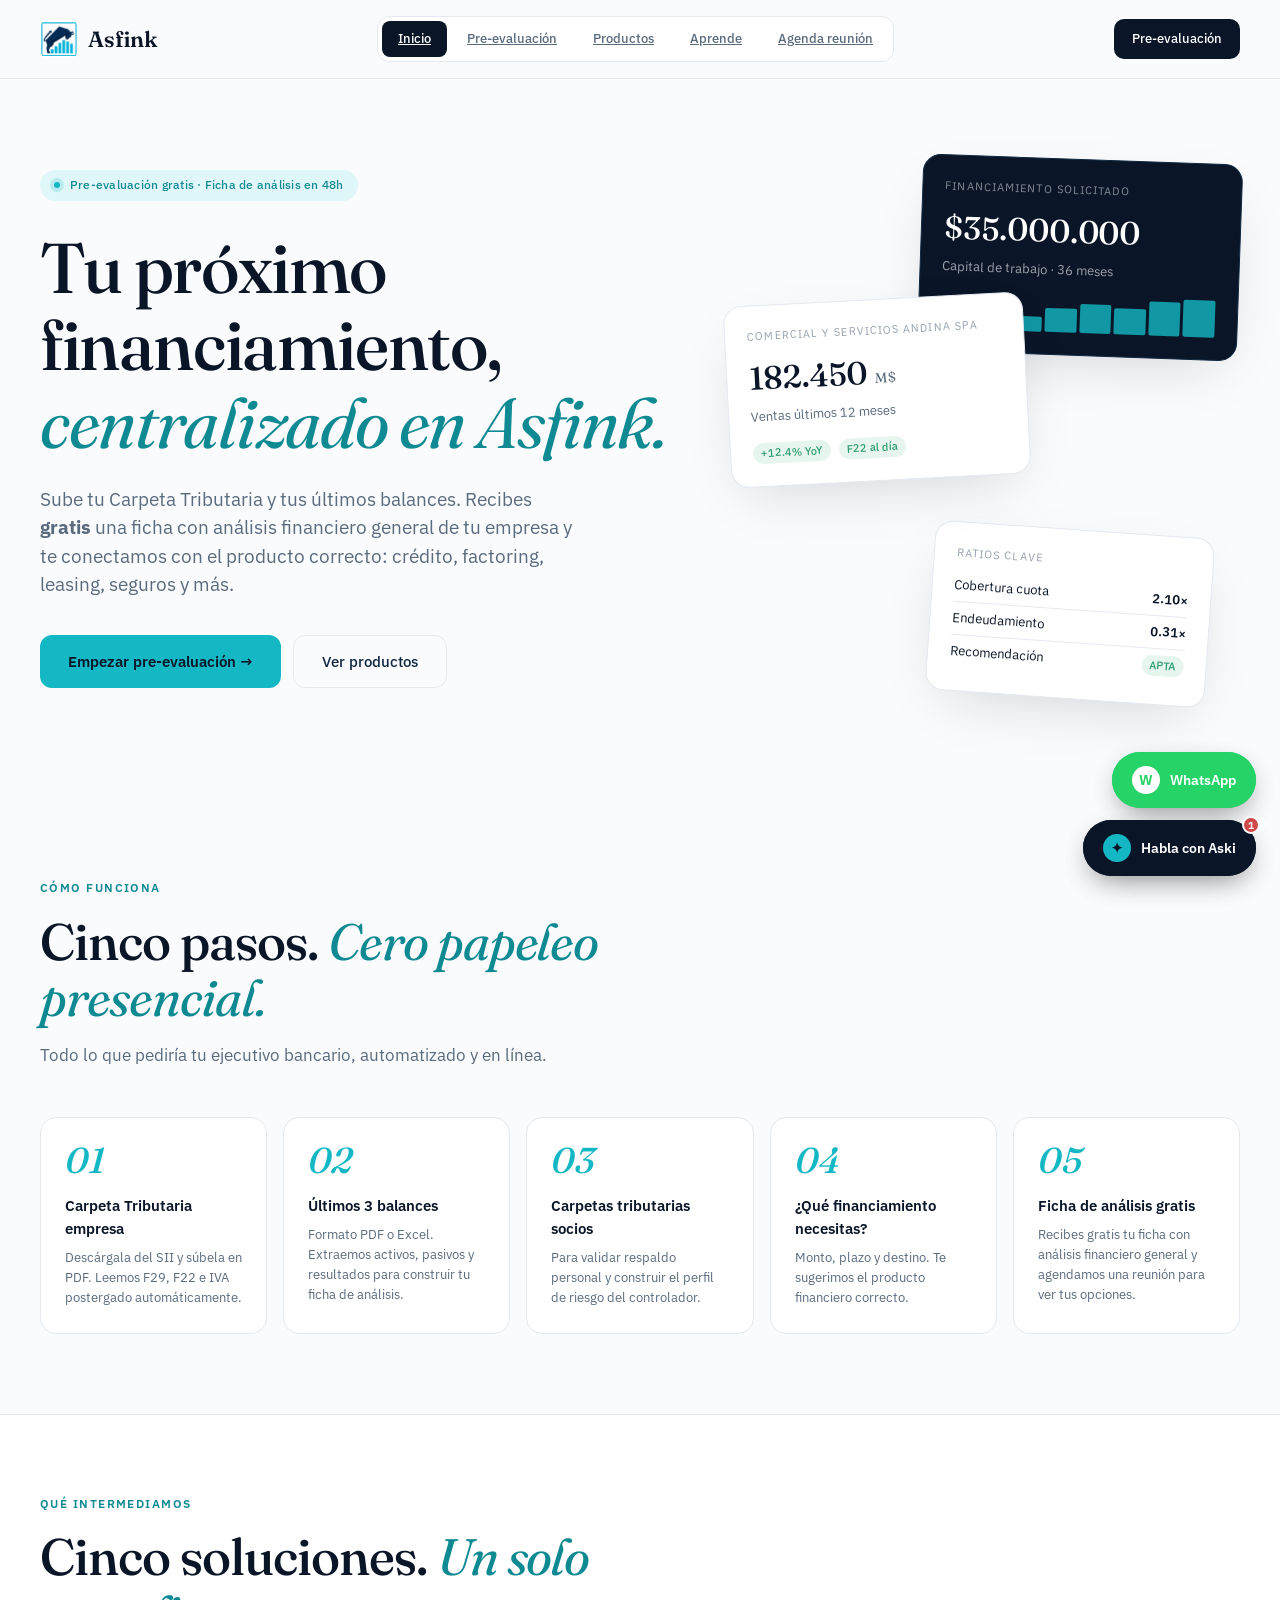
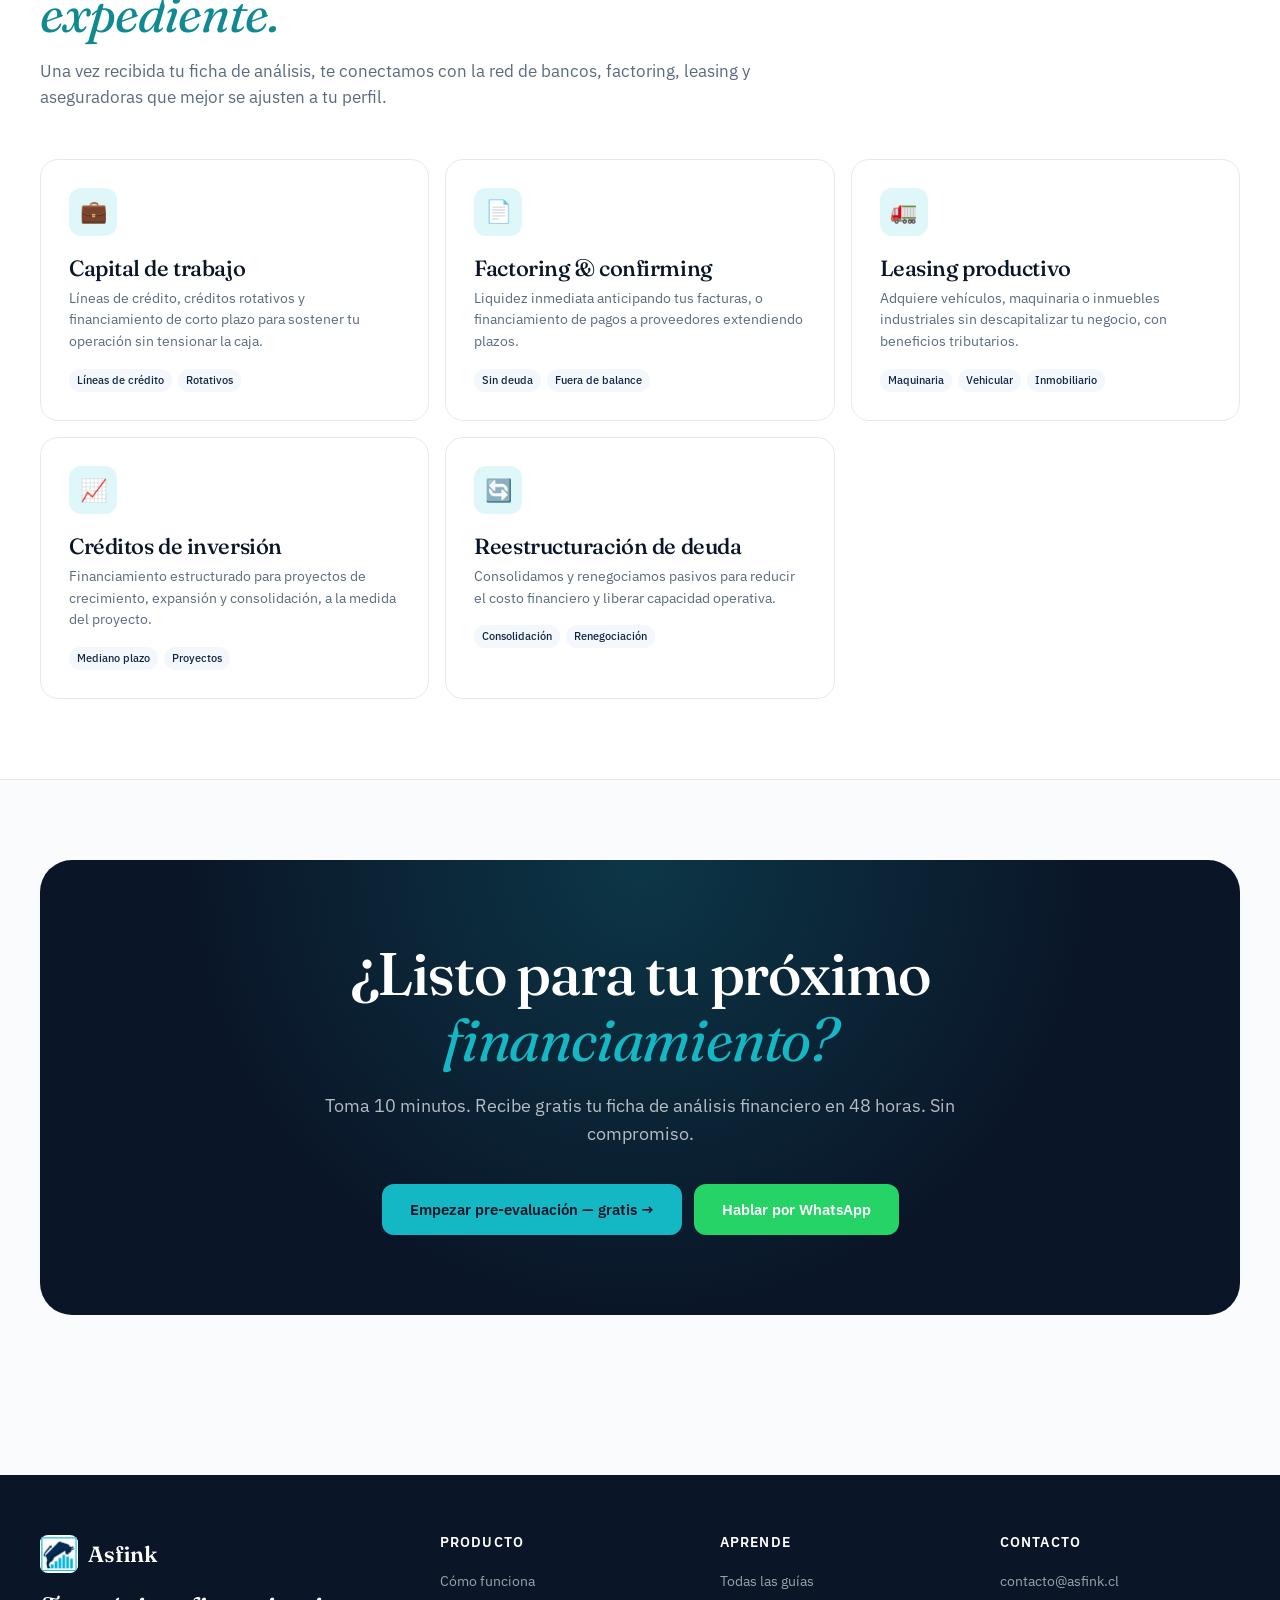
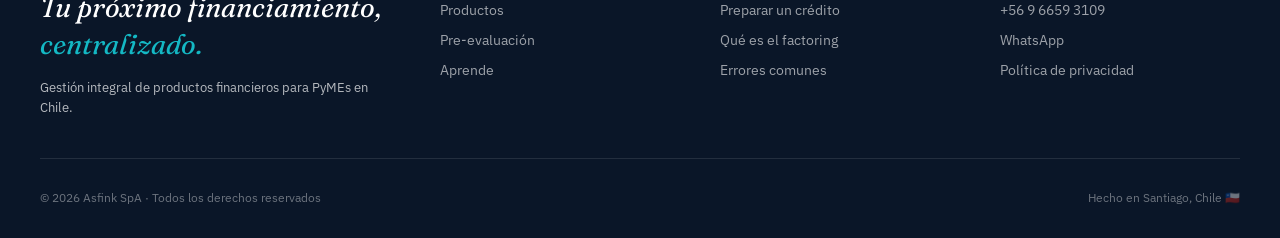
==== commit 8e00b3ca: "Add files via upload" ====
--- a/index.html
+++ b/index.html
@@ -1,15 +1,6 @@
 <!DOCTYPE html>
 <html lang="es">
 <head>
-<!-- Google tag (gtag.js) -->
-<script async src="https://www.googletagmanager.com/gtag/js?id=G-VXJGE88H9J"></script>
-<script>
-  window.dataLayer = window.dataLayer || [];
-  function gtag(){dataLayer.push(arguments);}
-  gtag('js', new Date());
-  gtag('config', 'G-VXJGE88H9J');
-</script>
-
 <meta charset="UTF-8">
 <meta name="viewport" content="width=device-width, initial-scale=1.0">
 <title>Asfink &mdash; Financiamiento centralizado para PyMEs</title>
@@ -33,6 +24,7 @@
       <a class="nav-tab" href="preevaluacion.html">Pre-evaluación</a>
       <a class="nav-tab" href="productos.html">Productos</a>
       <a class="nav-tab" href="aprende.html">Aprende</a>
+      <a class="nav-tab" href="agenda.html">Agenda reunión</a>
     </div>
     <div class="nav-cta">
       <a class="btn btn-primary" href="preevaluacion.html">Pre-evaluación</a>
@@ -59,6 +51,7 @@
       <a class="drawer-link" href="preevaluacion.html">Pre-evaluación</a>
       <a class="drawer-link" href="productos.html">Productos</a>
       <a class="drawer-link" href="aprende.html">Aprende</a>
+      <a class="drawer-link" href="agenda.html">Agenda reunión</a>
     </nav>
     <div class="drawer-foot">
       <a class="btn btn-primary btn-lg drawer-cta" href="preevaluacion.html" style="width:100%;justify-content:center;">Empezar pre-evaluación →</a>
@@ -74,8 +67,8 @@
     <div class="hero-grid">
       <div>
         <div class="hero-eyebrow">Pre-evaluación gratis · Ficha de análisis en 48h</div>
-        <h1>El financiamiento que tu PyME necesita, <em>centralizado en Asfink.</em></h1>
-        <p class="hero-sub">Asesoría especializada para encontrar capital de trabajo, factoring, leasing y créditos para PyMEs en Chile. Sube tu Carpeta Tributaria y tus últimos balances, recibe <strong>gratis</strong> una ficha con análisis financiero general de tu empresa y te conectamos con el producto correcto.</p>
+        <h1>Tu próximo financiamiento, <em>centralizado en Asfink.</em></h1>
+        <p class="hero-sub">Sube tu Carpeta Tributaria y tus últimos balances. Recibes <strong>gratis</strong> una ficha con análisis financiero general de tu empresa y te conectamos con el producto correcto: crédito, factoring, leasing, seguros y más.</p>
         <div class="hero-actions">
           <a class="btn btn-cyan btn-lg" href="preevaluacion.html">Empezar pre-evaluación →</a>
           <a class="btn btn-ghost btn-lg" href="productos.html">Ver productos</a>
@@ -210,7 +203,7 @@
         <img class="logo-mark" src="logo-asfink.jpg" alt="Asfink">
         Asfink
       </div>
-      <div class="footer-tag">El financiamiento que tu PyME necesita, <em>centralizado.</em></div>
+      <div class="footer-tag">Tu próximo financiamiento, <em>centralizado.</em></div>
       <p style="font-size: 13px;">Gestión integral de productos financieros para PyMEs en Chile.</p>
     </div>
     <div>
@@ -246,7 +239,7 @@
 <!-- ============================================== -->
 <div class="float-stack" id="floatStack">
   <button class="float-btn float-wzp" onclick="openWhatsApp()">
-    <span class="ico"><svg xmlns="http://www.w3.org/2000/svg" viewBox="0 0 24 24" width="22" height="22" fill="currentColor"><path d="M17.472 14.382c-.297-.149-1.758-.867-2.03-.967-.273-.099-.471-.148-.67.15-.197.297-.767.966-.94 1.164-.173.199-.347.223-.644.075-.297-.15-1.255-.463-2.39-1.475-.883-.788-1.48-1.761-1.653-2.059-.173-.297-.018-.458.13-.606.134-.133.298-.347.446-.52.149-.174.198-.298.298-.497.099-.198.05-.371-.025-.52-.075-.149-.669-1.612-.916-2.207-.242-.579-.487-.5-.669-.51-.173-.008-.371-.01-.57-.01-.198 0-.52.074-.792.372-.272.297-1.04 1.016-1.04 2.479 0 1.462 1.065 2.875 1.213 3.074.149.198 2.096 3.2 5.077 4.487.709.306 1.262.489 1.694.625.712.227 1.36.195 1.871.118.571-.085 1.758-.719 2.006-1.413.248-.694.248-1.289.173-1.413-.074-.124-.272-.198-.57-.347m-5.421 7.403h-.004a9.87 9.87 0 01-5.031-1.378l-.361-.214-3.741.982.998-3.648-.235-.374a9.86 9.86 0 01-1.51-5.26c.001-5.45 4.436-9.884 9.888-9.884 2.64 0 5.122 1.03 6.988 2.898a9.825 9.825 0 012.893 6.994c-.003 5.45-4.437 9.884-9.885 9.884m8.413-18.297A11.815 11.815 0 0012.05 0C5.495 0 .16 5.335.157 11.892c0 2.096.547 4.142 1.588 5.945L.057 24l6.305-1.654a11.882 11.882 0 005.683 1.448h.005c6.554 0 11.89-5.335 11.893-11.893A11.821 11.821 0 0020.464 3.488"/></svg></span> WhatsApp
+    <span class="ico">W</span> WhatsApp
   </button>
   <button class="float-btn float-bot" onclick="openChat()" style="position: relative;">
     <span class="ico">✦</span> Habla con Aski
@@ -296,7 +289,7 @@
 <!-- FLOATING BUTTONS + CHAT BOT -->
 <div class="float-stack" id="floatStack">
   <button class="float-btn float-wzp" onclick="openWhatsApp()">
-    <span class="ico"><svg xmlns="http://www.w3.org/2000/svg" viewBox="0 0 24 24" width="22" height="22" fill="currentColor"><path d="M17.472 14.382c-.297-.149-1.758-.867-2.03-.967-.273-.099-.471-.148-.67.15-.197.297-.767.966-.94 1.164-.173.199-.347.223-.644.075-.297-.15-1.255-.463-2.39-1.475-.883-.788-1.48-1.761-1.653-2.059-.173-.297-.018-.458.13-.606.134-.133.298-.347.446-.52.149-.174.198-.298.298-.497.099-.198.05-.371-.025-.52-.075-.149-.669-1.612-.916-2.207-.242-.579-.487-.5-.669-.51-.173-.008-.371-.01-.57-.01-.198 0-.52.074-.792.372-.272.297-1.04 1.016-1.04 2.479 0 1.462 1.065 2.875 1.213 3.074.149.198 2.096 3.2 5.077 4.487.709.306 1.262.489 1.694.625.712.227 1.36.195 1.871.118.571-.085 1.758-.719 2.006-1.413.248-.694.248-1.289.173-1.413-.074-.124-.272-.198-.57-.347m-5.421 7.403h-.004a9.87 9.87 0 01-5.031-1.378l-.361-.214-3.741.982.998-3.648-.235-.374a9.86 9.86 0 01-1.51-5.26c.001-5.45 4.436-9.884 9.888-9.884 2.64 0 5.122 1.03 6.988 2.898a9.825 9.825 0 012.893 6.994c-.003 5.45-4.437 9.884-9.885 9.884m8.413-18.297A11.815 11.815 0 0012.05 0C5.495 0 .16 5.335.157 11.892c0 2.096.547 4.142 1.588 5.945L.057 24l6.305-1.654a11.882 11.882 0 005.683 1.448h.005c6.554 0 11.89-5.335 11.893-11.893A11.821 11.821 0 0020.464 3.488"/></svg></span> WhatsApp
+    <span class="ico">W</span> WhatsApp
   </button>
   <button class="float-btn float-bot" onclick="openChat()" style="position: relative;">
     <span class="ico">&#10022;</span> Habla con Aski
--- a/styles.css
+++ b/styles.css
@@ -826,9 +826,6 @@
     background: white; color: var(--wzp);
     display: grid; place-items: center; font-size: 14px; font-weight: 700;
   }
-  .float-wzp .ico svg {
-    width: 20px; height: 20px; display: block;
-  }
   .float-badge {
     position: absolute; top: -4px; right: -4px;
     width: 18px; height: 18px; border-radius: 50%;
@@ -1723,3 +1720,158 @@
     background: rgba(248, 250, 252, 0.92);
   }
 }
+
+/* ============================================== */
+/* PÁGINA AGENDA — Calendly embebido               */
+/* ============================================== */
+
+.ag-hero {
+  padding: 56px 40px 40px;
+  max-width: 1280px;
+  margin: 0 auto;
+}
+@media (max-width: 768px) {
+  .ag-hero { padding: 32px 22px 24px; }
+}
+
+.ag-hero-inner {
+  display: grid;
+  grid-template-columns: 1fr 1.1fr;
+  gap: 56px;
+  align-items: start;
+}
+@media (max-width: 980px) {
+  .ag-hero-inner { grid-template-columns: 1fr; gap: 32px; }
+}
+
+.ag-hero-text h1 {
+  font-family: 'Fraunces', serif;
+  font-size: clamp(36px, 5vw, 56px);
+  font-weight: 600;
+  color: var(--navy-900);
+  line-height: 1.05;
+  margin: 14px 0 18px;
+}
+.ag-hero-text h1 em {
+  font-style: italic; color: var(--cyan-dim); font-weight: 400;
+}
+.ag-hero-sub {
+  font-size: 16.5px;
+  color: var(--ink-60);
+  line-height: 1.65;
+  margin-bottom: 28px;
+}
+
+.ag-hero-features {
+  list-style: none; padding: 0; margin: 0 0 28px;
+}
+.ag-hero-features li {
+  display: flex; align-items: flex-start; gap: 12px;
+  padding: 10px 0;
+  font-size: 15px; color: var(--ink-80); line-height: 1.5;
+}
+.ag-hero-features .check {
+  width: 24px; height: 24px;
+  background: var(--cyan-soft); color: var(--cyan-dim);
+  border-radius: 50%;
+  display: grid; place-items: center;
+  font-weight: 700; font-size: 12px;
+  flex-shrink: 0; margin-top: 2px;
+}
+.ag-hero-features strong { color: var(--navy-900); font-weight: 600; }
+
+.ag-hero-alt {
+  font-size: 14.5px;
+  color: var(--ink-60);
+  padding-top: 20px;
+  border-top: 1px solid var(--line);
+}
+
+/* Tarjeta del Calendly */
+.ag-calendly-card {
+  background: white;
+  border: 1px solid var(--line);
+  border-radius: 20px;
+  overflow: hidden;
+  box-shadow: 0 12px 40px -16px rgba(15,39,66,.18);
+}
+.ag-calendly-head {
+  padding: 22px 26px;
+  border-bottom: 1px solid var(--line);
+  background: linear-gradient(135deg, var(--navy-900) 0%, #1a3559 100%);
+  color: white;
+}
+.ag-calendly-title {
+  font-family: 'Fraunces', serif;
+  font-size: 20px;
+  font-weight: 600;
+  margin-bottom: 4px;
+}
+.ag-calendly-sub {
+  font-size: 13px;
+  color: rgba(255,255,255,0.7);
+}
+
+.calendly-inline-widget {
+  background: white;
+}
+
+/* Sección info pasos */
+.ag-info {
+  background: var(--navy-50);
+  padding: 64px 40px;
+  margin-top: 48px;
+}
+@media (max-width: 768px) {
+  .ag-info { padding: 40px 22px; margin-top: 24px; }
+}
+.ag-info-inner {
+  max-width: 1100px;
+  margin: 0 auto;
+}
+.ag-info h2 {
+  font-family: 'Fraunces', serif;
+  font-size: clamp(28px, 3.5vw, 38px);
+  font-weight: 600;
+  color: var(--navy-900);
+  text-align: center;
+  margin-bottom: 40px;
+}
+.ag-info h2 em {
+  font-style: italic; color: var(--cyan-dim); font-weight: 400;
+}
+.ag-info-grid {
+  display: grid;
+  grid-template-columns: repeat(3, 1fr);
+  gap: 28px;
+}
+@media (max-width: 768px) {
+  .ag-info-grid { grid-template-columns: 1fr; gap: 18px; }
+}
+.ag-info-step {
+  background: white;
+  padding: 32px 28px;
+  border-radius: 16px;
+  border: 1px solid var(--line);
+}
+.ag-step-num {
+  width: 40px; height: 40px;
+  background: var(--cyan); color: var(--navy-900);
+  border-radius: 50%;
+  display: grid; place-items: center;
+  font-family: 'JetBrains Mono', monospace;
+  font-weight: 700; font-size: 16px;
+  margin-bottom: 18px;
+}
+.ag-info-step h3 {
+  font-family: 'IBM Plex Sans';
+  font-size: 17px;
+  font-weight: 600;
+  color: var(--navy-900);
+  margin-bottom: 8px;
+}
+.ag-info-step p {
+  font-size: 14.5px;
+  color: var(--ink-60);
+  line-height: 1.6;
+}
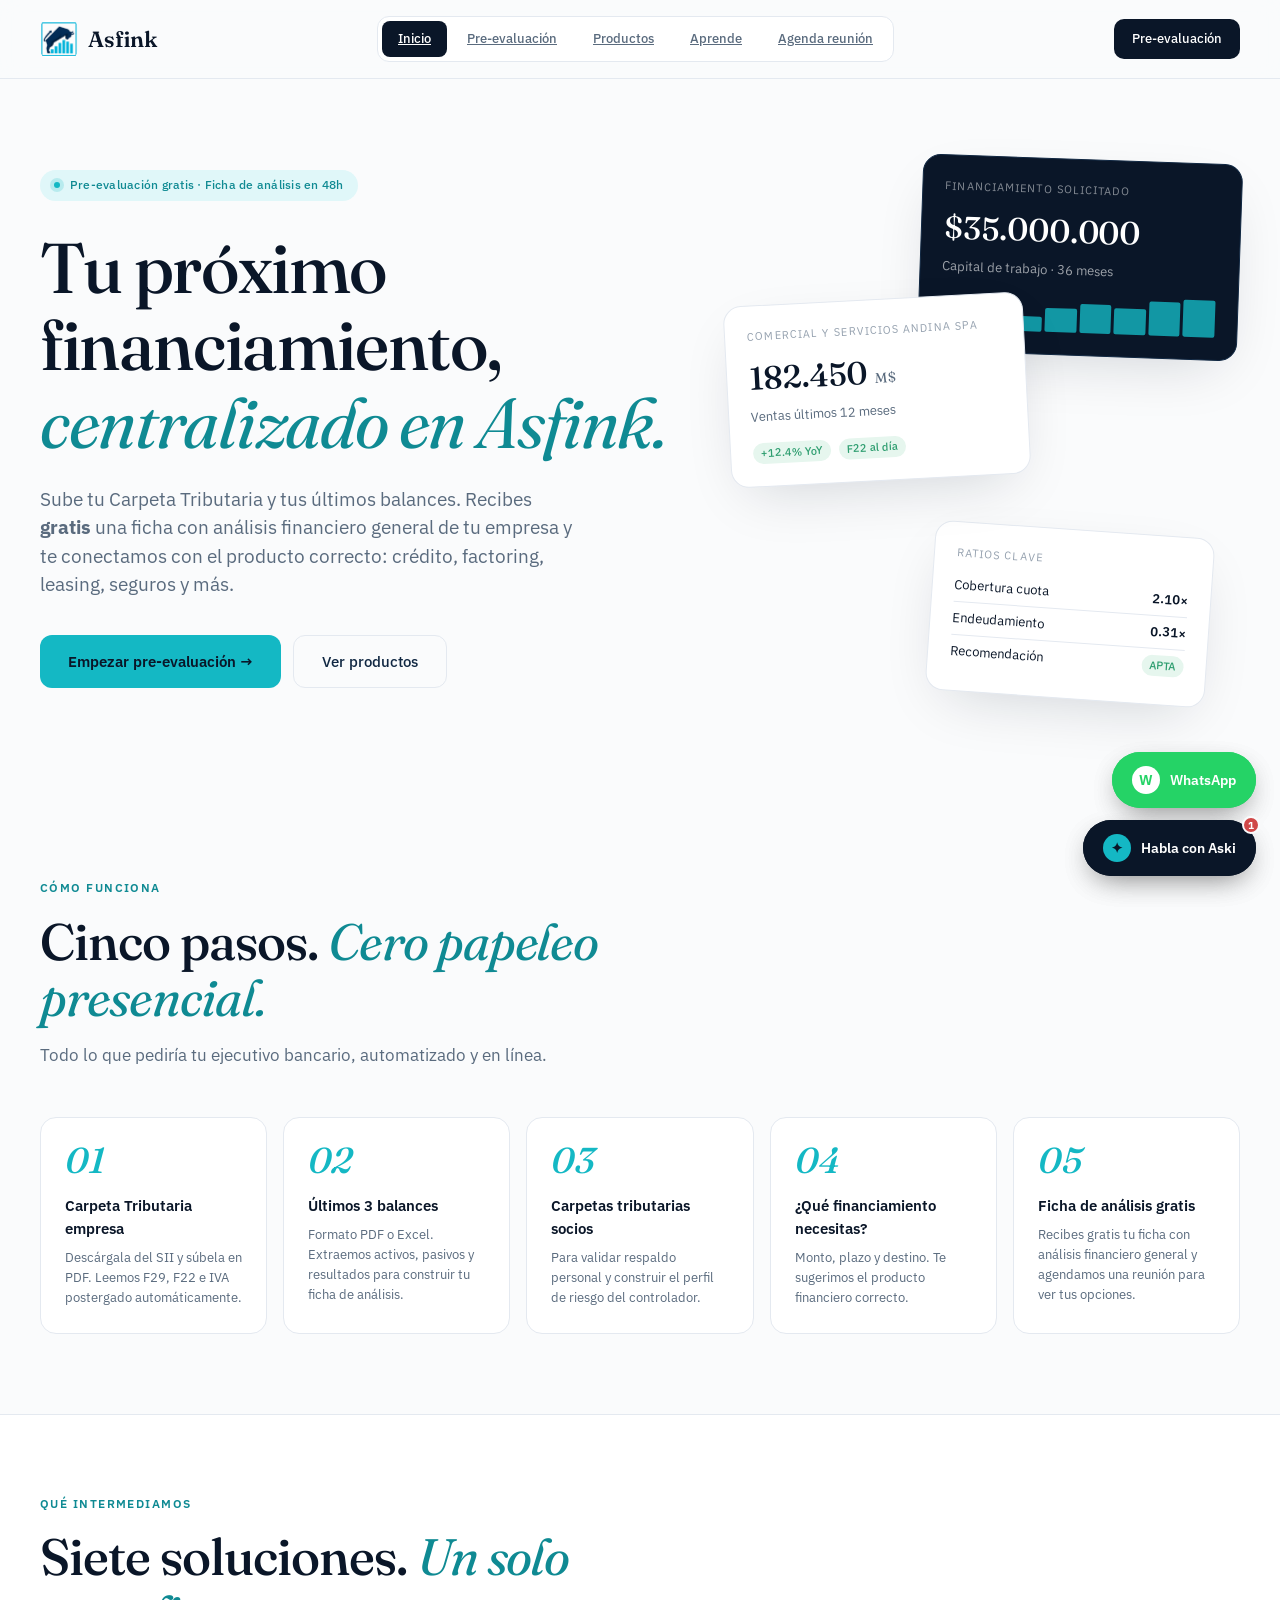
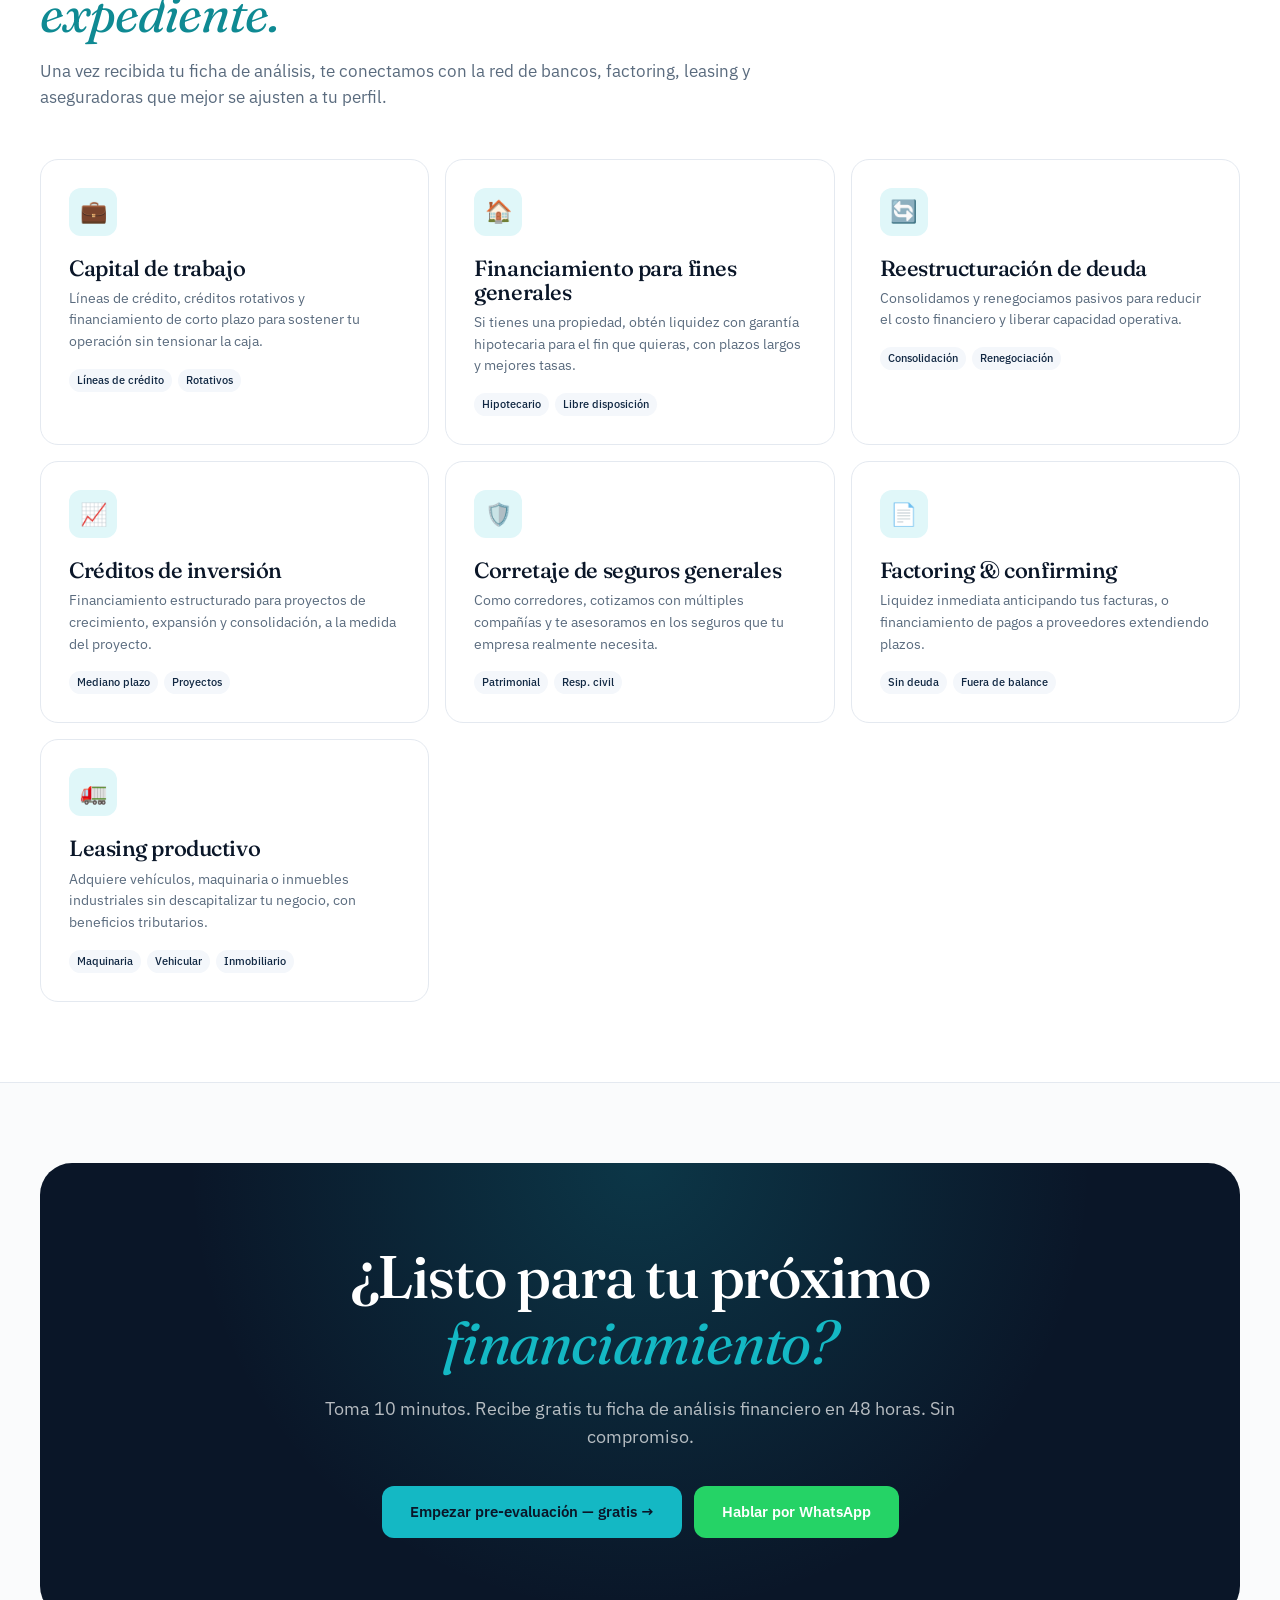
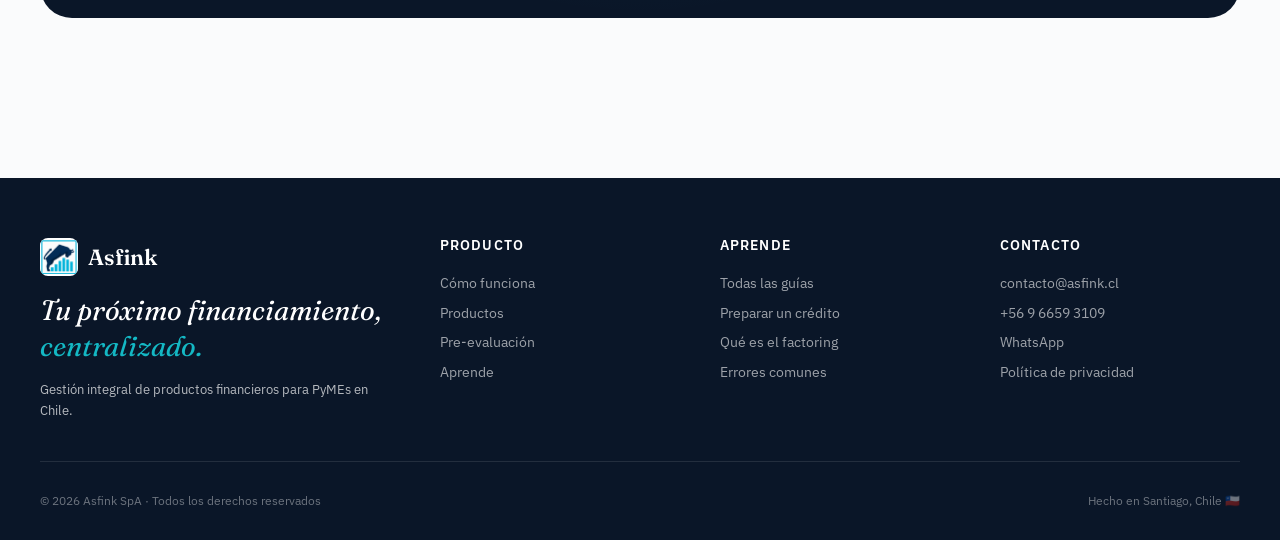
==== commit 1290f7bc: "Add files via upload" ====
--- a/index.html
+++ b/index.html
@@ -144,7 +144,7 @@
     <div style="max-width: 1320px; margin: 0 auto;">
       <div class="section-head">
         <div class="section-kicker">Qué intermediamos</div>
-        <h2 class="section-title">Cinco soluciones. <em>Un solo expediente.</em></h2>
+        <h2 class="section-title">Siete soluciones. <em>Un solo expediente.</em></h2>
         <p class="section-sub">Una vez recibida tu ficha de análisis, te conectamos con la red de bancos, factoring, leasing y aseguradoras que mejor se ajusten a tu perfil.</p>
       </div>
       <div class="products-grid">
@@ -155,6 +155,30 @@
           <div class="product-tags"><span class="tag">Líneas de crédito</span><span class="tag">Rotativos</span></div>
         </div>
         <div class="product-card" onclick="showPage('products')">
+          <div class="product-icon">🏠</div>
+          <h3>Financiamiento para fines generales</h3>
+          <p>Si tienes una propiedad, obtén liquidez con garantía hipotecaria para el fin que quieras, con plazos largos y mejores tasas.</p>
+          <div class="product-tags"><span class="tag">Hipotecario</span><span class="tag">Libre disposición</span></div>
+        </div>
+        <div class="product-card" onclick="showPage('products')">
+          <div class="product-icon">🔄</div>
+          <h3>Reestructuración de deuda</h3>
+          <p>Consolidamos y renegociamos pasivos para reducir el costo financiero y liberar capacidad operativa.</p>
+          <div class="product-tags"><span class="tag">Consolidación</span><span class="tag">Renegociación</span></div>
+        </div>
+        <div class="product-card" onclick="showPage('products')">
+          <div class="product-icon">📈</div>
+          <h3>Créditos de inversión</h3>
+          <p>Financiamiento estructurado para proyectos de crecimiento, expansión y consolidación, a la medida del proyecto.</p>
+          <div class="product-tags"><span class="tag">Mediano plazo</span><span class="tag">Proyectos</span></div>
+        </div>
+        <div class="product-card" onclick="showPage('products')">
+          <div class="product-icon">🛡️</div>
+          <h3>Corretaje de seguros generales</h3>
+          <p>Como corredores, cotizamos con múltiples compañías y te asesoramos en los seguros que tu empresa realmente necesita.</p>
+          <div class="product-tags"><span class="tag">Patrimonial</span><span class="tag">Resp. civil</span></div>
+        </div>
+        <div class="product-card" onclick="showPage('products')">
           <div class="product-icon">📄</div>
           <h3>Factoring & confirming</h3>
           <p>Liquidez inmediata anticipando tus facturas, o financiamiento de pagos a proveedores extendiendo plazos.</p>
@@ -165,18 +189,6 @@
           <h3>Leasing productivo</h3>
           <p>Adquiere vehículos, maquinaria o inmuebles industriales sin descapitalizar tu negocio, con beneficios tributarios.</p>
           <div class="product-tags"><span class="tag">Maquinaria</span><span class="tag">Vehicular</span><span class="tag">Inmobiliario</span></div>
-        </div>
-        <div class="product-card" onclick="showPage('products')">
-          <div class="product-icon">📈</div>
-          <h3>Créditos de inversión</h3>
-          <p>Financiamiento estructurado para proyectos de crecimiento, expansión y consolidación, a la medida del proyecto.</p>
-          <div class="product-tags"><span class="tag">Mediano plazo</span><span class="tag">Proyectos</span></div>
-        </div>
-        <div class="product-card" onclick="showPage('products')">
-          <div class="product-icon">🔄</div>
-          <h3>Reestructuración de deuda</h3>
-          <p>Consolidamos y renegociamos pasivos para reducir el costo financiero y liberar capacidad operativa.</p>
-          <div class="product-tags"><span class="tag">Consolidación</span><span class="tag">Renegociación</span></div>
         </div>
       </div>
     </div>
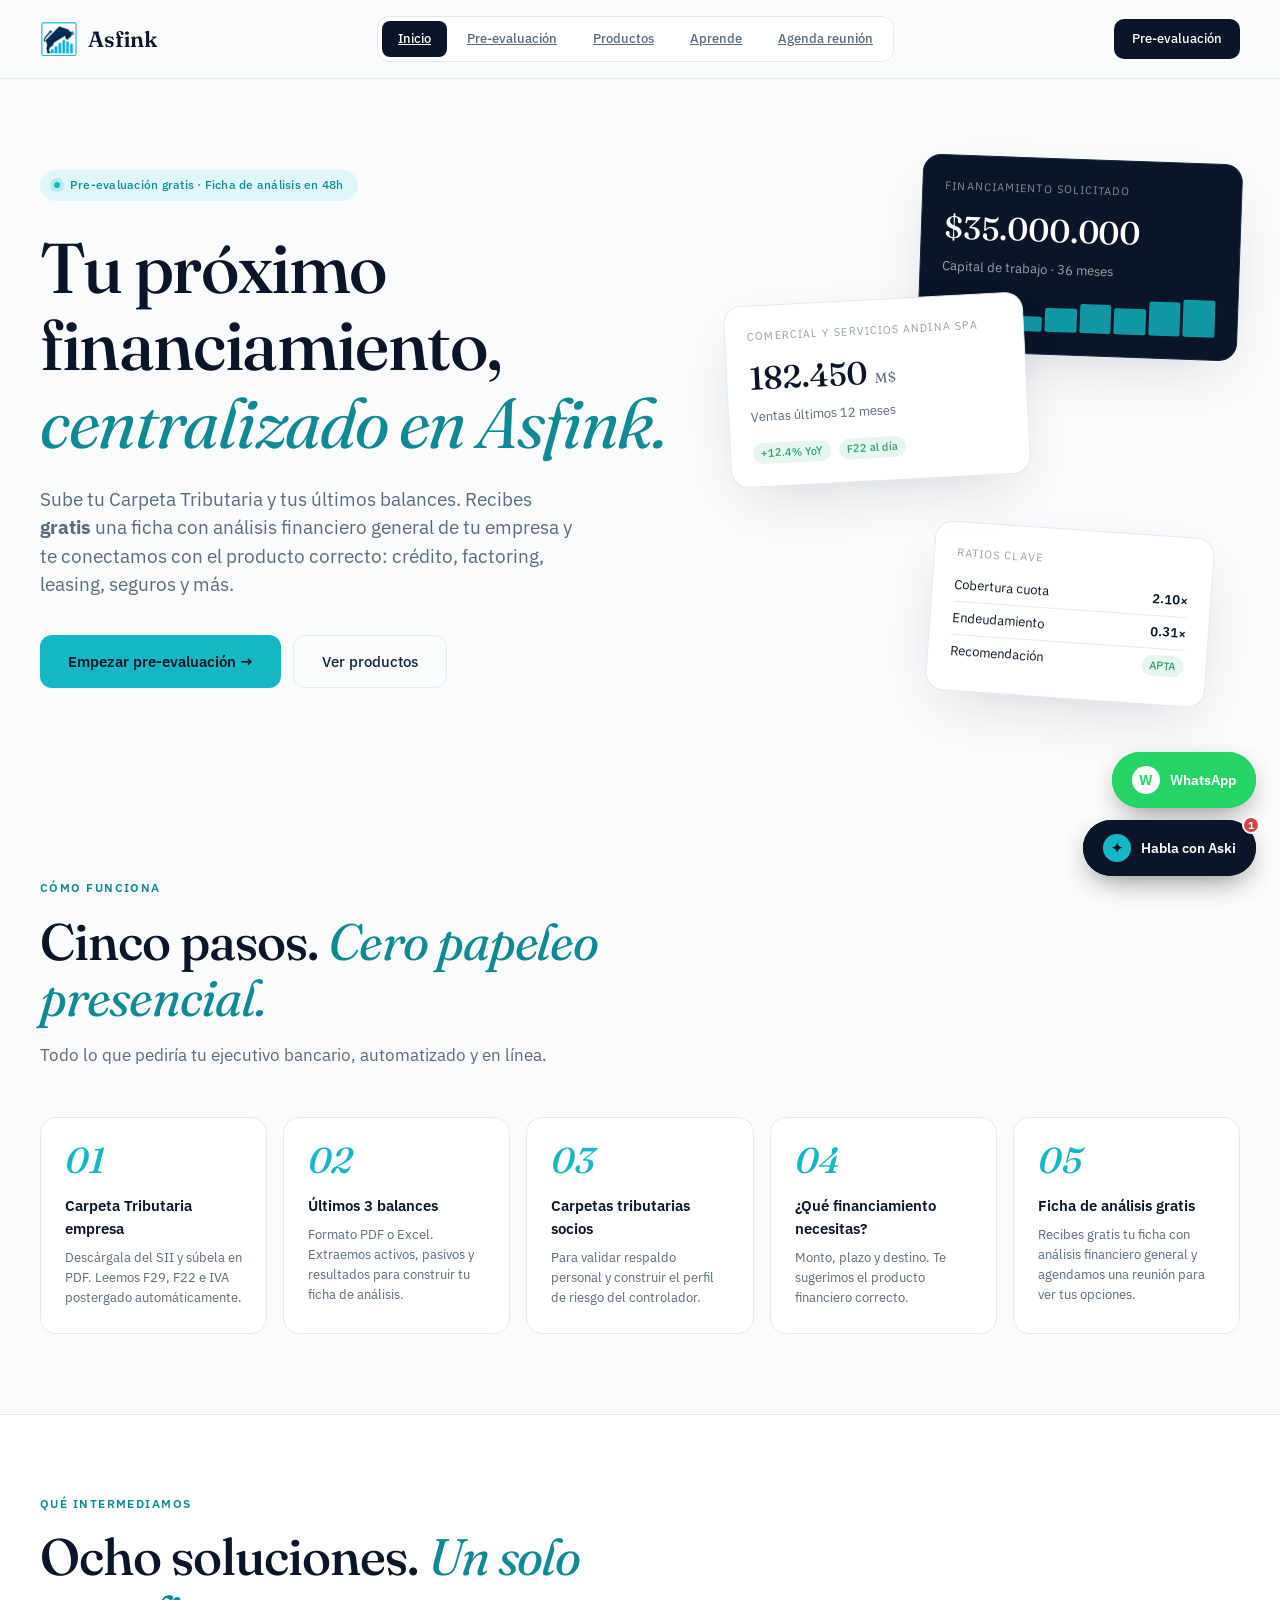
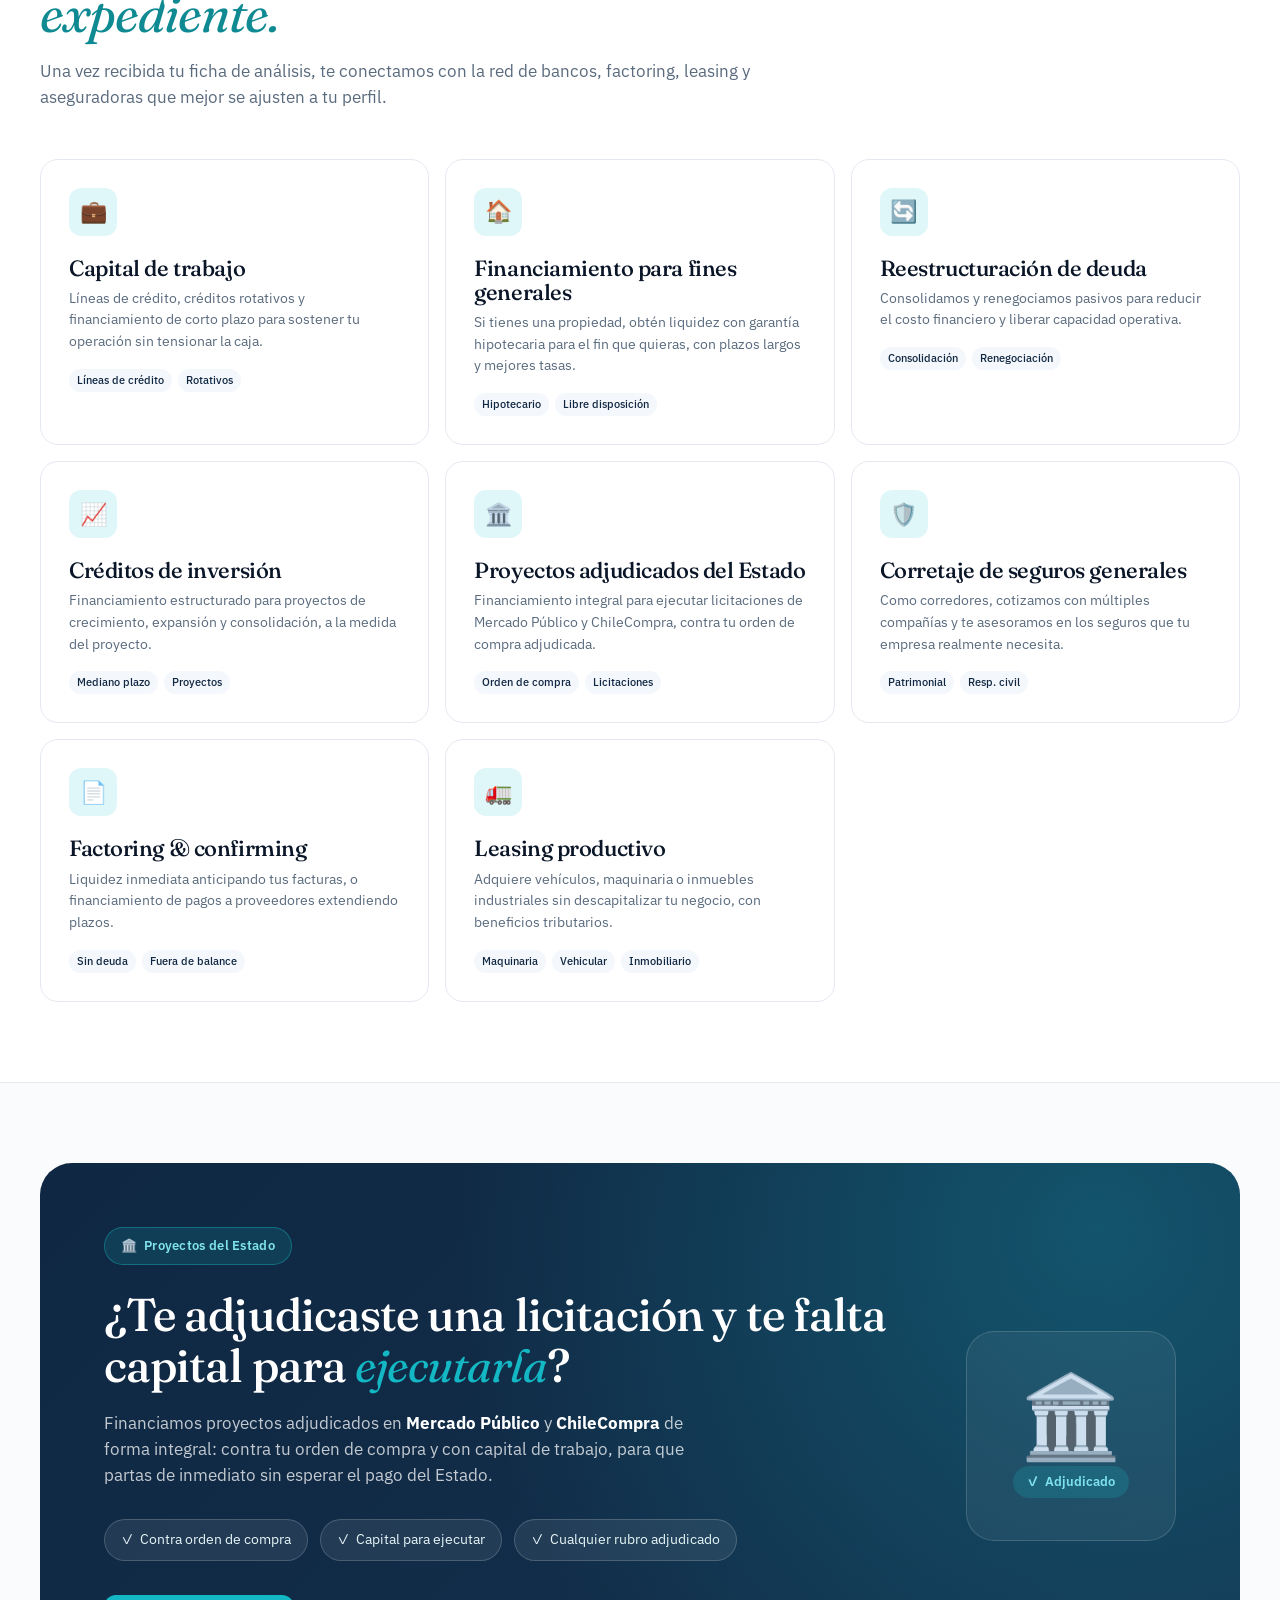
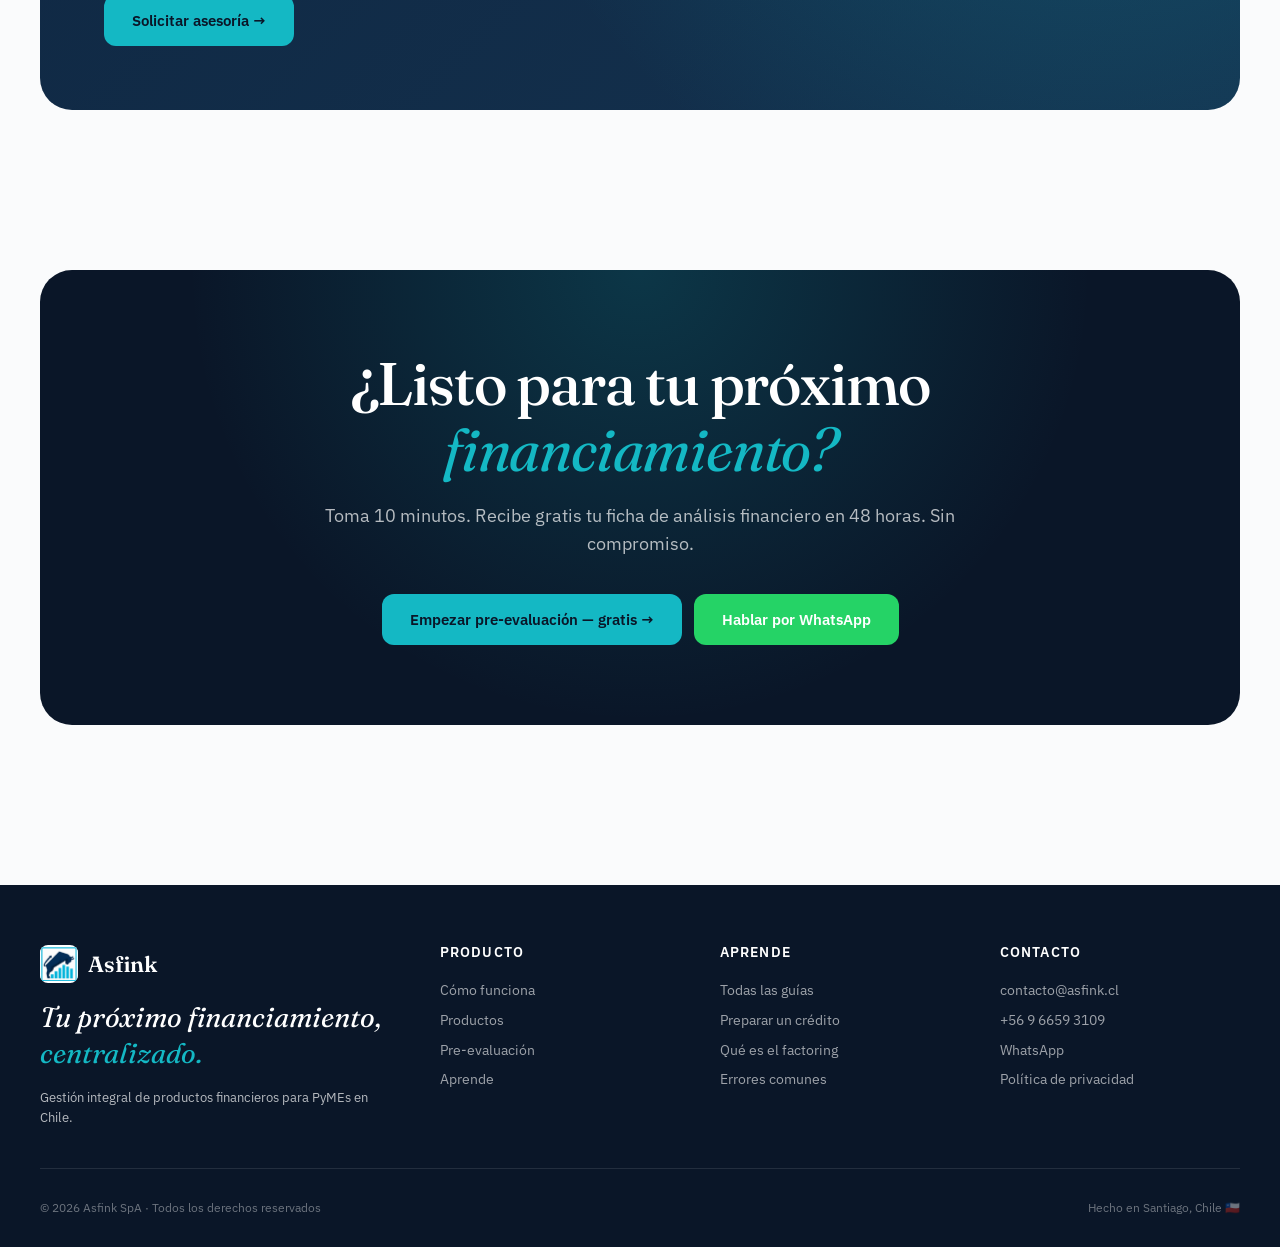
==== commit e9f07124: "Add files via upload" ====
--- a/index.html
+++ b/index.html
@@ -1,6 +1,16 @@
 <!DOCTYPE html>
 <html lang="es">
 <head>
+  <!-- Google Analytics -->
+  <script async src="https://www.googletagmanager.com/gtag/js?id=G-VXJGE88H9J"></script>
+  <script>
+    window.dataLayer = window.dataLayer || [];
+    function gtag(){dataLayer.push(arguments);}
+    gtag('js', new Date());
+    gtag('config', 'G-VXJGE88H9J');
+  </script>
+  <!-- Fin Google Analytics -->
+
 <meta charset="UTF-8">
 <meta name="viewport" content="width=device-width, initial-scale=1.0">
 <title>Asfink &mdash; Financiamiento centralizado para PyMEs</title>
@@ -144,7 +154,7 @@
     <div style="max-width: 1320px; margin: 0 auto;">
       <div class="section-head">
         <div class="section-kicker">Qué intermediamos</div>
-        <h2 class="section-title">Siete soluciones. <em>Un solo expediente.</em></h2>
+        <h2 class="section-title">Ocho soluciones. <em>Un solo expediente.</em></h2>
         <p class="section-sub">Una vez recibida tu ficha de análisis, te conectamos con la red de bancos, factoring, leasing y aseguradoras que mejor se ajusten a tu perfil.</p>
       </div>
       <div class="products-grid">
@@ -173,6 +183,12 @@
           <div class="product-tags"><span class="tag">Mediano plazo</span><span class="tag">Proyectos</span></div>
         </div>
         <div class="product-card" onclick="showPage('products')">
+          <div class="product-icon">🏛️</div>
+          <h3>Proyectos adjudicados del Estado</h3>
+          <p>Financiamiento integral para ejecutar licitaciones de Mercado Público y ChileCompra, contra tu orden de compra adjudicada.</p>
+          <div class="product-tags"><span class="tag">Orden de compra</span><span class="tag">Licitaciones</span></div>
+        </div>
+        <div class="product-card" onclick="showPage('products')">
           <div class="product-icon">🛡️</div>
           <h3>Corretaje de seguros generales</h3>
           <p>Como corredores, cotizamos con múltiples compañías y te asesoramos en los seguros que tu empresa realmente necesita.</p>
@@ -193,6 +209,37 @@
       </div>
     </div>
   </section>
+
+  <!-- SECCIÓN DESTACADA: Proyectos adjudicados del Estado -->
+  <section>
+    <div style="max-width: 1320px; margin: 0 auto;">
+      <div style="background: linear-gradient(135deg, #0f2742 0%, #14324f 100%); border-radius: 32px; padding: 64px; color: white; position: relative; overflow: hidden;">
+        <div style="position: absolute; inset: 0; background: radial-gradient(circle at 88% 12%, rgba(20,184,196,0.28), transparent 55%);"></div>
+        <div style="position: relative; display: flex; flex-wrap: wrap; gap: 48px; align-items: center; justify-content: space-between;">
+          <div style="flex: 1 1 480px;">
+            <div style="display: inline-flex; align-items: center; gap: 10px; background: rgba(20,184,196,0.15); color: #7fe3ec; border: 1px solid rgba(20,184,196,0.4); padding: 8px 16px; border-radius: 100px; font-size: 13px; font-weight: 600; letter-spacing: 0.3px; margin-bottom: 24px;">
+              🏛️ &nbsp;Proyectos del Estado
+            </div>
+            <h2 style="font-size: clamp(30px, 4vw, 46px); color: white; margin: 0 0 18px; line-height: 1.12;">¿Te adjudicaste una licitación y te falta capital para <em style="font-style: italic; color: var(--cyan); font-weight: 400;">ejecutarla</em>?</h2>
+            <p style="font-size: 17px; color: rgba(255,255,255,0.75); margin: 0 0 30px; max-width: 580px;">Financiamos proyectos adjudicados en <strong style="color:#fff;">Mercado Público</strong> y <strong style="color:#fff;">ChileCompra</strong> de forma integral: contra tu orden de compra y con capital de trabajo, para que partas de inmediato sin esperar el pago del Estado.</p>
+            <div style="display: flex; flex-wrap: wrap; gap: 12px; margin-bottom: 34px;">
+              <span style="display:inline-flex;align-items:center;gap:8px;background:rgba(255,255,255,0.08);border:1px solid rgba(255,255,255,0.18);color:#e6f6f8;padding:9px 16px;border-radius:100px;font-size:14px;">✓ &nbsp;Contra orden de compra</span>
+              <span style="display:inline-flex;align-items:center;gap:8px;background:rgba(255,255,255,0.08);border:1px solid rgba(255,255,255,0.18);color:#e6f6f8;padding:9px 16px;border-radius:100px;font-size:14px;">✓ &nbsp;Capital para ejecutar</span>
+              <span style="display:inline-flex;align-items:center;gap:8px;background:rgba(255,255,255,0.08);border:1px solid rgba(255,255,255,0.18);color:#e6f6f8;padding:9px 16px;border-radius:100px;font-size:14px;">✓ &nbsp;Cualquier rubro adjudicado</span>
+            </div>
+            <a class="btn btn-cyan btn-lg" href="preevaluacion.html">Solicitar asesoría &rarr;</a>
+          </div>
+          <div style="flex: 0 0 auto; display: flex; align-items: center; justify-content: center;">
+            <div style="width: 210px; height: 210px; border-radius: 28px; background: rgba(255,255,255,0.06); border: 1px solid rgba(255,255,255,0.15); display: flex; flex-direction: column; align-items: center; justify-content: center; gap: 10px;">
+              <div style="font-size: 82px; line-height: 1;">🏛️</div>
+              <div style="display: inline-flex; align-items: center; gap: 7px; background: rgba(20,184,196,0.2); color: #7fe3ec; padding: 6px 14px; border-radius: 100px; font-size: 13px; font-weight: 600;">✓ &nbsp;Adjudicado</div>
+            </div>
+          </div>
+        </div>
+      </div>
+    </div>
+  </section>
+
 
   <section>
     <div style="background: var(--navy-900); border-radius: 32px; padding: 80px; color: white; text-align: center; position: relative; overflow: hidden;">
